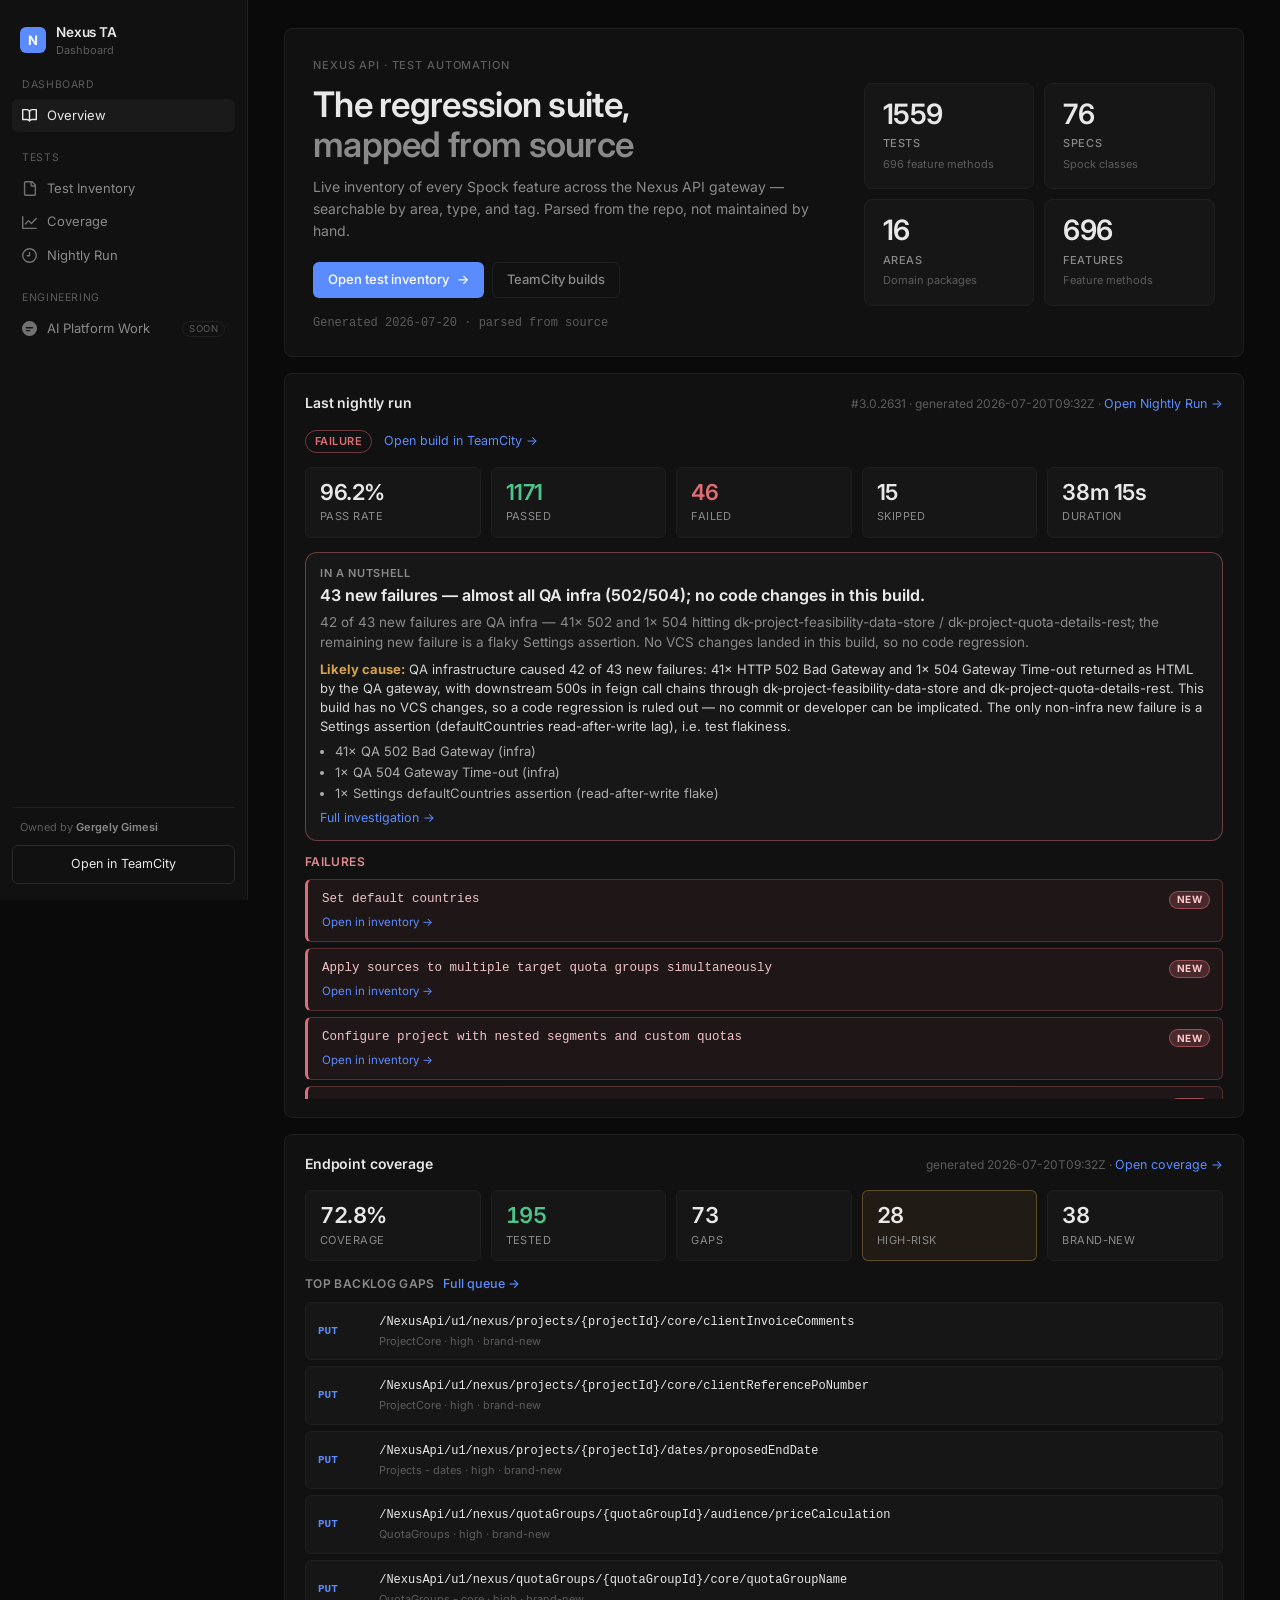
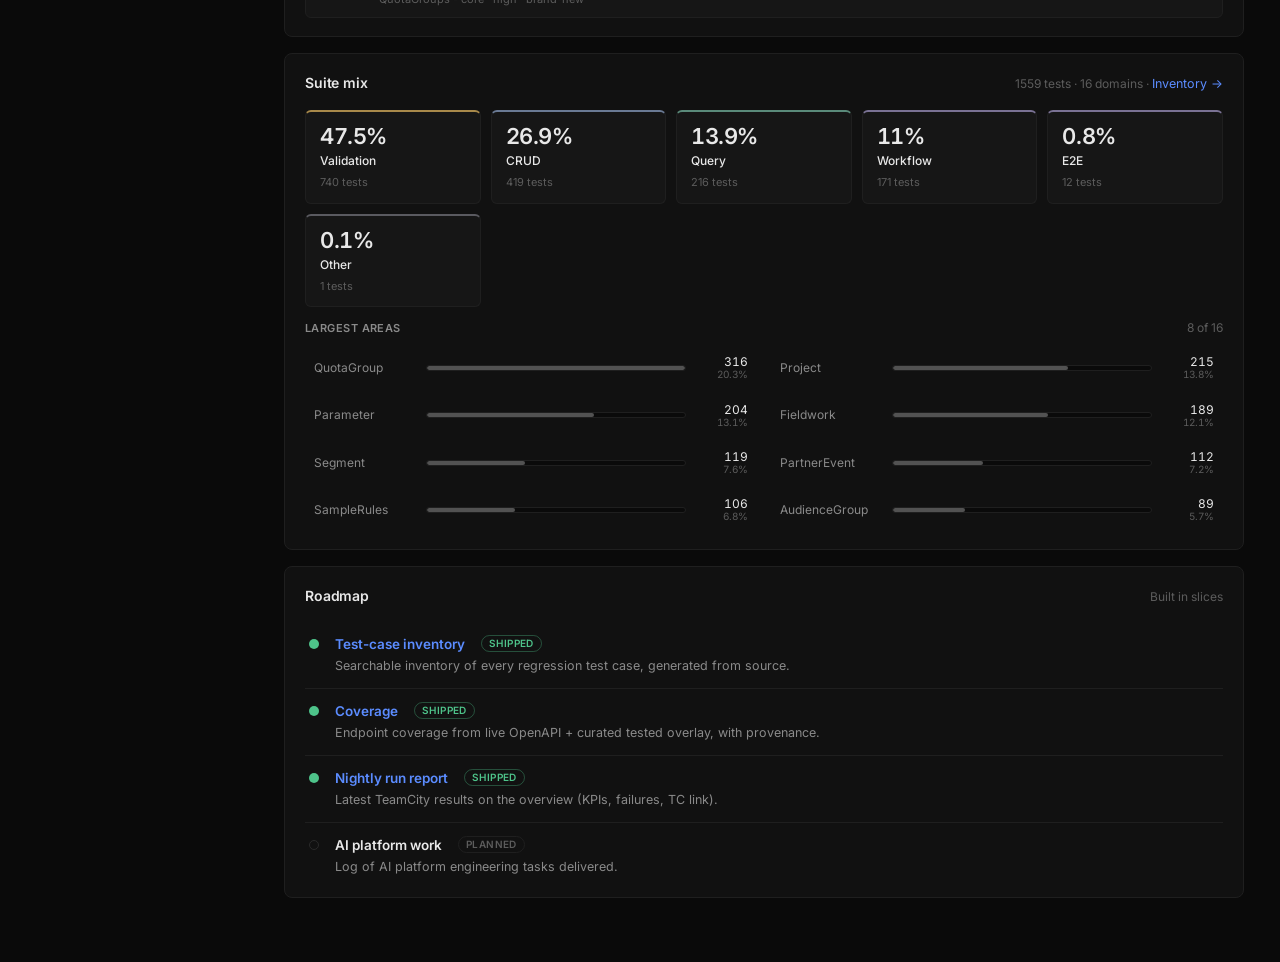
==== index.html @ de24d397 "Revert "Add AI Platform Work tab (NXS-13444)" This reverts commit 62713b83a34b2cbc0b3f1fe776cf02c299" ====
<!DOCTYPE html>
<html lang="en">
<head>
  <meta charset="UTF-8" />
  <meta name="viewport" content="width=device-width, initial-scale=1.0" />
  <title>Overview · Nexus TA Dashboard</title>
  <meta name="description" content="Test Automation dashboard for the Nexus API regression suite." />
  <link rel="preconnect" href="https://fonts.googleapis.com" />
  <link rel="preconnect" href="https://fonts.gstatic.com" crossorigin />
  <link href="https://fonts.googleapis.com/css2?family=Inter:wght@400;500;600;700&display=swap" rel="stylesheet" />
  <link rel="stylesheet" href="styles.css?v=99" />
</head>
<body>
  <div class="app">
    <aside class="sidebar">
      <div class="brand">
        <div class="logo">N</div>
        <div>
          <div class="brand-name">Nexus TA</div>
          <div class="brand-sub">Dashboard</div>
        </div>
      </div>
      <nav class="nav">
        <div class="nav-group">
          <div class="nav-group-label">Dashboard</div>
          <a class="nav-item active" href="index.html">
            <svg viewBox="0 0 16 16" fill="currentColor"><path d="M0 1.75A.75.75 0 0 1 .75 1h4.253c1.227 0 2.317.59 3 1.501A3.743 3.743 0 0 1 11.006 1h4.245a.75.75 0 0 1 .75.75v10.5a.75.75 0 0 1-.75.75h-4.507a2.25 2.25 0 0 0-1.591.659l-.622.621a.75.75 0 0 1-1.06 0l-.622-.621A2.25 2.25 0 0 0 5.258 13H.75a.75.75 0 0 1-.75-.75Zm7.251 10.324.004-5.073-.002-2.253A2.25 2.25 0 0 0 5.003 2.5H1.5v9h3.757a3.75 3.75 0 0 1 1.994.574ZM8.755 4.75l-.004 7.322a3.752 3.752 0 0 1 1.992-.572H14.5v-9h-3.495a2.25 2.25 0 0 0-2.25 2.25Z"/></svg>
            Overview
          </a>
        </div>
        <div class="nav-group">
          <div class="nav-group-label">Tests</div>
          <a class="nav-item" href="inventory.html">
            <svg viewBox="0 0 16 16" fill="currentColor"><path d="M2 1.75C2 .784 2.784 0 3.75 0h6.586c.464 0 .909.184 1.237.513l2.914 2.914c.329.328.513.773.513 1.237v9.586A1.75 1.75 0 0 1 13.25 16h-9.5A1.75 1.75 0 0 1 2 14.25Zm1.75-.25a.25.25 0 0 0-.25.25v12.5c0 .138.112.25.25.25h9.5a.25.25 0 0 0 .25-.25V6h-2.75A1.75 1.75 0 0 1 9 4.25V1.5Zm6.75.062V4.25c0 .138.112.25.25.25h2.688l-.011-.013-2.914-2.914-.013-.011Z"/></svg>
            Test Inventory
          </a>
          <a class="nav-item" href="coverage.html">
            <svg viewBox="0 0 16 16" fill="currentColor"><path d="M1.5 1.75V13.5h13.75a.75.75 0 0 1 0 1.5H.75a.75.75 0 0 1-.75-.75V1.75a.75.75 0 0 1 1.5 0Zm14.28 2.53-5.25 5.25a.75.75 0 0 1-1.06 0L7 7.06 4.28 9.78a.751.751 0 0 1-1.042-.018.751.751 0 0 1-.018-1.042l3.25-3.25a.75.75 0 0 1 1.06 0L10 7.94l4.72-4.72a.751.751 0 0 1 1.042.018.751.751 0 0 1 .018 1.042Z"/></svg>
            Coverage
          </a>
          <a class="nav-item" href="nightly.html">
            <svg viewBox="0 0 16 16" fill="currentColor"><path d="M8 0a8 8 0 1 1 0 16A8 8 0 0 1 8 0ZM1.5 8a6.5 6.5 0 1 0 13 0 6.5 6.5 0 0 0-13 0Zm7.25-3.25v3.5a.75.75 0 0 1-.75.75h-2.5a.75.75 0 0 1 0-1.5h1.75V4.75a.75.75 0 0 1 1.5 0Z"/></svg>
            Nightly Run
          </a>
        </div>
        <div class="nav-group">
          <div class="nav-group-label">Engineering</div>
          <a class="nav-item" href="#">
            <svg viewBox="0 0 16 16" fill="currentColor"><path d="M8 0a8 8 0 1 1 0 16A8 8 0 0 1 8 0ZM4.75 6.5a.75.75 0 0 0 0 1.5h6.5a.75.75 0 0 0 0-1.5Zm0 3a.75.75 0 0 0 0 1.5h3.5a.75.75 0 0 0 0-1.5Z"/></svg>
            AI Platform Work <span class="soon">soon</span>
          </a>
        </div>
      </nav>
      <div class="sidebar-bottom">
        <div class="sidebar-owner">Owned by <strong>Gergely Gimesi</strong></div>
        <a class="invite" href="https://teamcity.dynata.com/buildConfiguration/Dk_Microservices_UnifiedApi_NexusApiRegressionGeriTestsJ16_CompileUnitTestAndGeneratePactsAndSt?mode=builds" target="_blank" rel="noopener">
          Open in TeamCity
        </a>
      </div>
    </aside>

    <div class="nav-backdrop" id="nav-backdrop"></div>

    <main class="main page-overview">
      <div class="ov-shell">
        <button class="hamburger ov-hamburger" id="nav-toggle" aria-label="Open menu">
          <svg viewBox="0 0 16 16" fill="currentColor" aria-hidden="true"><path d="M1 3.75A.75.75 0 0 1 1.75 3h12.5a.75.75 0 0 1 0 1.5H1.75A.75.75 0 0 1 1 3.75Zm0 4A.75.75 0 0 1 1.75 7h12.5a.75.75 0 0 1 0 1.5H1.75A.75.75 0 0 1 1 7.75Zm0 4A.75.75 0 0 1 1.75 11h12.5a.75.75 0 0 1 0 1.5H1.75a.75.75 0 0 1-.75-.75Z"/></svg>
        </button>

        <section class="ov-hero">
          <div class="ov-hero-copy">
            <p class="ov-kicker">Nexus API · Test Automation</p>
            <h1 class="ov-title">The regression suite,<br /><span class="ov-title-accent">mapped from source</span></h1>
            <p class="ov-lead">
              Live inventory of every Spock feature across the Nexus API gateway —
              searchable by area, type, and tag. Parsed from the repo, not maintained by hand.
            </p>
            <div class="ov-actions">
              <a class="ov-btn ov-btn-primary" href="inventory.html">
                Open test inventory
                <span aria-hidden="true">→</span>
              </a>
              <a class="ov-btn ov-btn-ghost" href="https://teamcity.dynata.com/buildConfiguration/Dk_Microservices_UnifiedApi_NexusApiRegressionGeriTestsJ16_CompileUnitTestAndGeneratePactsAndSt?mode=builds" target="_blank" rel="noopener">
                TeamCity builds
              </a>
            </div>
            <p class="ov-stamp" id="gen-stamp">Loading inventory…</p>
          </div>
          <div class="ov-hero-stats" id="hero-stats" aria-label="Suite totals">
            <div class="ov-stat">
              <div class="ov-stat-num" data-count="0" id="kpi-cases">—</div>
              <div class="ov-stat-label">Tests</div>
              <div class="ov-stat-sub" id="kpi-methods"></div>
            </div>
            <div class="ov-stat">
              <div class="ov-stat-num" data-count="0" id="kpi-specs">—</div>
              <div class="ov-stat-label">Specs</div>
              <div class="ov-stat-sub">Spock classes</div>
            </div>
            <div class="ov-stat">
              <div class="ov-stat-num" data-count="0" id="kpi-areas">—</div>
              <div class="ov-stat-label">Areas</div>
              <div class="ov-stat-sub">Domain packages</div>
            </div>
            <div class="ov-stat ov-stat-accent">
              <div class="ov-stat-num" data-count="0" id="kpi-features">—</div>
              <div class="ov-stat-label">Features</div>
              <div class="ov-stat-sub">Feature methods</div>
            </div>
          </div>
        </section>

        <section class="ov-panel ov-nightly" id="nightly" aria-label="Last nightly run">
          <header class="ov-panel-head">
            <h2>Last nightly run</h2>
            <span class="ov-panel-meta" id="nightly-meta">Loading…</span>
          </header>
          <div id="nightly-body">
            <div class="ov-empty">Loading…</div>
          </div>
        </section>

        <section class="ov-panel ov-coverage" id="coverage" aria-label="Endpoint coverage">
          <header class="ov-panel-head">
            <h2>Endpoint coverage</h2>
            <span class="ov-panel-meta" id="coverage-meta">Loading…</span>
          </header>
          <div id="coverage-body">
            <div class="ov-empty">Loading…</div>
          </div>
        </section>

        <section class="ov-panel ov-suite ov-suite-compact" aria-label="Suite composition">
          <header class="ov-panel-head">
            <h2>Suite mix</h2>
            <span class="ov-panel-meta" id="suite-meta">Loading…</span>
          </header>
          <div class="ov-suite-types" id="type-mix">
            <div class="ov-empty">Loading…</div>
          </div>
          <div class="ov-suite-section">
            <div class="ov-suite-section-head">
              <h3>Largest areas</h3>
              <span class="ov-panel-meta" id="area-meta"></span>
            </div>
            <div class="ov-suite-areas" id="area-bars">
              <div class="ov-empty">Loading…</div>
            </div>
          </div>
        </section>

        <section class="ov-panel ov-roadmap">
          <header class="ov-panel-head">
            <h2>Roadmap</h2>
            <span class="ov-panel-meta">Built in slices</span>
          </header>
          <ol class="ov-road">
            <li class="ov-road-item done">
              <span class="ov-road-mark" aria-hidden="true"></span>
              <div>
                <div class="ov-road-title"><a href="inventory.html">Test-case inventory</a> <span class="chip">shipped</span></div>
                <p>Searchable inventory of every regression test case, generated from source.</p>
              </div>
            </li>
            <li class="ov-road-item done">
              <span class="ov-road-mark" aria-hidden="true"></span>
              <div>
                <div class="ov-road-title"><a href="coverage.html">Coverage</a> <span class="chip">shipped</span></div>
                <p>Endpoint coverage from live OpenAPI + curated tested overlay, with provenance.</p>
              </div>
            </li>
            <li class="ov-road-item done">
              <span class="ov-road-mark" aria-hidden="true"></span>
              <div>
                <div class="ov-road-title"><a href="#nightly">Nightly run report</a> <span class="chip">shipped</span></div>
                <p>Latest TeamCity results on the overview (KPIs, failures, TC link).</p>
              </div>
            </li>
            <li class="ov-road-item">
              <span class="ov-road-mark" aria-hidden="true"></span>
              <div>
                <div class="ov-road-title">AI platform work <span class="chip chip-soon">planned</span></div>
                <p>Log of AI platform engineering tasks delivered.</p>
              </div>
            </li>
          </ol>
        </section>
      </div>
    </main>
  </div>

  <script src="sidebar.js?v=86"></script>
  <script src="overview.js?v=99"></script>
</body>
</html>
---- styles.css ----
:root {
  --bg: #0a0a0a;
  --panel: #111111;
  --panel-2: #161616;
  --panel-hover: #1a1a1a;
  --sidebar-bg: var(--panel);
  --border: #1f1f1f;
  --border-strong: #2a2a2a;
  --fg: #e8e8e8;
  --fg-muted: #8a8a8a;
  --fg-subtle: #5c5c5c;
  --accent: #5b8cff;
  --accent-soft: rgba(91, 140, 255, 0.12);
  --green: #4ec38a;
  --yellow: #d6a34a;
  --red: #e06c75;
  --purple: #a883ff;
  --radius: 8px;
  --radius-sm: 6px;
  --sidebar-w: 248px;
  --font: "Inter", -apple-system, BlinkMacSystemFont, "Segoe UI", Roboto, Helvetica, Arial, sans-serif;
  --mono: ui-monospace, SFMono-Regular, "SF Mono", Menlo, Consolas, monospace;
}

* { box-sizing: border-box; }

html, body { height: 100%; }

body {
  margin: 0;
  font-family: var(--font);
  background: var(--bg);
  color: var(--fg);
  font-size: 14px;
  line-height: 1.5;
  -webkit-font-smoothing: antialiased;
}

a { color: inherit; text-decoration: none; }

/* Layout */
.app { display: flex; min-height: 100vh; }

/* Sidebar */
.sidebar {
  width: var(--sidebar-w);
  flex: 0 0 var(--sidebar-w);
  border-right: 1px solid var(--border);
  background: var(--sidebar-bg);
  position: sticky;
  top: 0;
  height: 100vh;
  display: flex;
  flex-direction: column;
  padding: 16px 12px;
}
/* Mobile nav */
.hamburger {
  display: none;
  align-items: center; justify-content: center;
  width: 34px; height: 34px;
  border: 1px solid var(--border);
  background: var(--panel);
  color: var(--fg);
  border-radius: var(--radius-sm);
  cursor: pointer;
  flex: 0 0 auto;
}
.hamburger:hover { background: var(--panel-2); }
.hamburger svg { width: 17px; height: 17px; }
.nav-backdrop { display: none; }
.brand {
  display: flex;
  align-items: center;
  gap: 10px;
  padding: 6px 8px 14px;
}
.brand .logo {
  width: 26px; height: 26px;
  border-radius: var(--radius-sm);
  background: var(--accent);
  display: grid; place-items: center;
  color: #fff; font-weight: 700; font-size: 13px;
  flex: 0 0 auto;
}
.brand .brand-name { font-weight: 600; font-size: 13.5px; letter-spacing: -0.01em; }
.brand .brand-sub { color: var(--fg-subtle); font-size: 11px; }

.nav {
  flex: 1;
  min-height: 0;
  overflow-y: auto;
  /* Avoid a flash of scrollbar on first paint / font reflow */
  scrollbar-width: thin;
  scrollbar-color: transparent transparent;
}
.nav:hover,
.nav:focus-within {
  scrollbar-color: #3a3a40 transparent;
}
.nav::-webkit-scrollbar {
  width: 0;
  height: 0;
}
.nav:hover::-webkit-scrollbar,
.nav:focus-within::-webkit-scrollbar {
  width: 8px;
}
.nav::-webkit-scrollbar-thumb {
  background: #3a3a40;
  border-radius: 999px;
}
.nav-group { margin-bottom: 14px; }
.nav-group-label {
  color: var(--fg-subtle);
  font-size: 10.5px;
  text-transform: uppercase;
  letter-spacing: 0.06em;
  padding: 4px 10px;
  margin-bottom: 2px;
}
.nav-item {
  display: flex;
  align-items: center;
  gap: 10px;
  padding: 7px 10px;
  border-radius: var(--radius-sm);
  color: var(--fg-muted);
  font-size: 13px;
  transition: background .12s ease, color .12s ease;
}
.nav-item svg { width: 15px; height: 15px; opacity: .8; flex: 0 0 auto; }
.nav-item:hover { background: var(--panel-2); color: var(--fg); }
.nav-item.active { background: var(--panel-hover); color: var(--fg); }
.nav-item.active svg { opacity: 1; }
.nav-item .soon {
  margin-left: auto;
  font-size: 9.5px;
  color: var(--fg-subtle);
  border: 1px solid var(--border);
  border-radius: 999px;
  padding: 0 6px;
  text-transform: uppercase;
  letter-spacing: .04em;
}

.sidebar-bottom { border-top: 1px solid var(--border); padding-top: 12px; margin-top: auto; }
.sidebar-owner {
  margin: 0 0 10px;
  padding: 0 8px;
  font-size: 11px;
  color: var(--fg-subtle);
  line-height: 1.35;
}
.sidebar-owner strong {
  color: var(--fg-muted);
  font-weight: 600;
}
.invite {
  display: flex; align-items: center; justify-content: center; gap: 8px;
  width: 100%;
  border: 1px solid var(--border-strong);
  background: transparent;
  color: var(--fg);
  border-radius: var(--radius-sm);
  padding: 9px 10px;
  font-size: 12.5px;
  font-family: inherit;
  text-decoration: none;
  cursor: pointer;
}
.invite:hover { background: var(--panel-2); color: var(--fg); }

/* Main */
.main {
  flex: 1;
  min-width: 0;
  display: flex;
  flex-direction: column;
  background: var(--bg);
}
.topbar {
  display: flex;
  align-items: center;
  justify-content: space-between;
  gap: 16px;
  padding: 24px 32px 8px;
}
.topbar-left { display: flex; align-items: center; gap: 12px; min-width: 0; }
.page-title { font-size: 20px; font-weight: 600; margin: 0; letter-spacing: -0.01em; }
.page-sub { color: var(--fg-muted); font-size: 13px; margin: 4px 0 0; }
.content { padding: 16px 32px 48px; }
.content-wide { max-width: none; }

/* Pills */
.pill {
  display: inline-flex; align-items: center; gap: 6px;
  font-size: 12px;
  border: 1px solid var(--border);
  border-radius: 999px;
  padding: 4px 10px;
  color: var(--fg-muted);
  background: var(--panel);
}

/* Cards */
.card {
  background: var(--panel);
  border: 1px solid var(--border);
  border-radius: var(--radius);
  padding: 20px;
}
.card + .card { margin-top: 16px; }
.card-title { font-size: 14px; font-weight: 600; margin: 0 0 4px; }
.card-sub { color: var(--fg-muted); font-size: 12.5px; margin: 0 0 16px; }
.grid { display: grid; gap: 16px; }
.grid-2 { grid-template-columns: 1fr 1fr; }

/* KPI cards — equal columns, equal height */
.kpi-strip {
  display: grid;
  grid-template-columns: repeat(3, minmax(0, 1fr));
  gap: 12px;
  margin-bottom: 16px;
}
.kpi-strip-4 { grid-template-columns: repeat(4, minmax(0, 1fr)); }
.kpi-strip-6 { grid-template-columns: repeat(6, minmax(0, 1fr)); }
.kpi-good .kpi-num { color: var(--green); }
.kpi-mid .kpi-num { color: var(--yellow); }
.kpi-low .kpi-num { color: #e07a7a; }
.kpi-num.kpi-ok { color: var(--green); }
.kpi-num.kpi-bad { color: var(--red); }
.kpi {
  background: var(--panel);
  border: 1px solid var(--border);
  border-radius: var(--radius);
  padding: 16px 18px;
  min-width: 0;
  display: flex;
  flex-direction: column;
}
.kpi .kpi-num {
  font-size: 28px;
  font-weight: 600;
  line-height: 1.05;
  letter-spacing: -0.02em;
  color: var(--fg);
}
.kpi .kpi-label {
  color: var(--fg-muted);
  font-size: 11px;
  text-transform: uppercase;
  letter-spacing: 0.05em;
  margin-top: 6px;
}
.kpi .kpi-sub {
  color: var(--fg-subtle);
  font-size: 11px;
  margin-top: 4px;
  min-height: 1.2em;
  white-space: nowrap;
  overflow: hidden;
  text-overflow: ellipsis;
}

/* Inventory toolbar: search, filters, actions — ordered grid */
.inventory-toolbar {
  margin-bottom: 14px;
}
.controls {
  display: grid;
  grid-template-columns: minmax(0, 1fr) auto;
  grid-template-areas:
    "search search"
    "filters filters"
    "actions actions";
  gap: 8px;
  align-items: center;
}
.control-filters {
  grid-area: filters;
  display: grid;
  grid-template-columns: repeat(3, minmax(0, 1fr));
  gap: 8px;
  min-width: 0;
  width: 100%;
  overflow: visible;
}
.control-actions {
  grid-area: actions;
  display: flex;
  align-items: center;
  flex-wrap: wrap;
  gap: 6px;
  min-width: 0;
  width: 100%;
}
.control-actions .toolbtn {
  flex: 0 0 auto;
  position: relative;
  z-index: 1;
  background-image: none;
}
.controls input[type="search"],
.controls select {
  background: var(--panel);
  color: var(--fg);
  border: 1px solid var(--border);
  border-radius: var(--radius-sm);
  padding: 8px 11px;
  font-size: 13px;
  font-family: inherit;
  outline: none;
  height: 36px;
  box-sizing: border-box;
}
.controls input[type="search"] {
  width: 100%;
  min-width: 0;
  grid-area: search;
}
.controls input[type="search"]:focus,
.controls select:focus { border-color: var(--border-strong); }
.controls input[type="search"]::placeholder { color: var(--fg-subtle); }
.controls select {
  cursor: pointer;
  appearance: none;
  background-image: url("data:image/svg+xml,%3Csvg xmlns='http://www.w3.org/2000/svg' width='10' height='10' viewBox='0 0 16 16' fill='%238a8a90'%3E%3Cpath d='M4.22 6.22a.75.75 0 0 1 1.06 0L8 8.94l2.72-2.72a.75.75 0 1 1 1.06 1.06l-3.25 3.25a.75.75 0 0 1-1.06 0L4.22 7.28a.75.75 0 0 1 0-1.06Z'/%3E%3C/svg%3E");
  background-repeat: no-repeat;
  background-position: right 9px center;
  padding-right: 28px;
  width: 100%;
  min-width: 0;
  max-width: none;
}
.multi-select {
  position: relative;
  min-width: 0;
  width: 100%;
  z-index: 20;
}
.multi-select.open { z-index: 40; }
.multi-select-trigger {
  display: flex;
  align-items: center;
  width: 100%;
  height: 36px;
  padding: 8px 28px 8px 11px;
  box-sizing: border-box;
  background: var(--panel);
  color: var(--fg);
  border: 1px solid var(--border);
  border-radius: var(--radius-sm);
  font-size: 13px;
  font-family: inherit;
  text-align: left;
  cursor: pointer;
  background-image: url("data:image/svg+xml,%3Csvg xmlns='http://www.w3.org/2000/svg' width='10' height='10' viewBox='0 0 16 16' fill='%238a8a90'%3E%3Cpath d='M4.22 6.22a.75.75 0 0 1 1.06 0L8 8.94l2.72-2.72a.75.75 0 1 1 1.06 1.06l-3.25 3.25a.75.75 0 0 1-1.06 0L4.22 7.28a.75.75 0 0 1 0-1.06Z'/%3E%3C/svg%3E");
  background-repeat: no-repeat;
  background-position: right 9px center;
}
.multi-select-trigger:hover,
.multi-select.open .multi-select-trigger { border-color: var(--border-strong); }
.multi-select-trigger.has-selection { color: var(--fg); border-color: var(--border-strong); }
.multi-select-label {
  min-width: 0;
  overflow: hidden;
  text-overflow: ellipsis;
  white-space: nowrap;
  color: var(--fg);
}
.multi-select-panel {
  position: absolute;
  left: 0;
  right: 0;
  top: calc(100% + 4px);
  min-width: 240px;
  max-height: 320px;
  display: flex;
  flex-direction: column;
  background: var(--panel);
  border: 1px solid var(--border-strong);
  border-radius: var(--radius-sm);
  box-shadow: 0 10px 28px rgba(0, 0, 0, 0.45);
  overflow: hidden;
}
.multi-select-panel[hidden] { display: none; }
.multi-select-mode {
  display: grid;
  grid-template-columns: 1fr 1fr;
  gap: 4px;
  padding: 8px;
  border-bottom: 1px solid var(--border);
}
.multi-select-mode-btn {
  height: 28px;
  border: 1px solid var(--border);
  border-radius: 6px;
  background: var(--panel-2);
  color: var(--fg-muted);
  font-size: 11.5px;
  font-family: inherit;
  cursor: pointer;
}
.multi-select-mode-btn:hover { color: var(--fg); border-color: var(--border-strong); }
.multi-select-mode-btn.active {
  color: var(--fg);
  border-color: var(--border-strong);
  background: var(--panel-hover);
}
.multi-select-options {
  overflow: auto;
  padding: 6px;
  display: flex;
  flex-direction: column;
  gap: 2px;
  scrollbar-width: thin;
  scrollbar-color: #3a3a40 transparent;
}
.multi-select-options::-webkit-scrollbar {
  width: 8px;
}
.multi-select-options::-webkit-scrollbar-track {
  background: transparent;
}
.multi-select-options::-webkit-scrollbar-thumb {
  background: #3a3a40;
  border-radius: 999px;
  border: 2px solid transparent;
  background-clip: padding-box;
}
.multi-select-options::-webkit-scrollbar-thumb:hover {
  background: #4a4a52;
  background-clip: padding-box;
  border: 2px solid transparent;
}
.multi-select-option {
  display: flex;
  align-items: center;
  gap: 8px;
  padding: 6px 8px;
  border-radius: 6px;
  font-size: 12px;
  font-family: var(--mono);
  color: var(--fg-muted);
  cursor: pointer;
}
.multi-select-option:hover { background: var(--panel-2); color: var(--fg); }
.multi-select-option input {
  flex: 0 0 auto;
  accent-color: var(--accent);
}
.multi-select-option span {
  min-width: 0;
  overflow: hidden;
  text-overflow: ellipsis;
  white-space: nowrap;
}
.multi-select-clear {
  border: 0;
  border-top: 1px solid var(--border);
  background: transparent;
  color: var(--fg-muted);
  font-size: 12px;
  font-family: inherit;
  padding: 8px 10px;
  cursor: pointer;
  text-align: left;
}
.multi-select-clear:hover { color: var(--fg); background: var(--panel-2); }
.controls .result-count {
  margin-left: auto;
  color: var(--fg-subtle);
  font-size: 12px;
  white-space: nowrap;
}
.toolbtn {
  background: var(--panel);
  border: 1px solid var(--border);
  color: var(--fg-muted);
  border-radius: var(--radius-sm);
  padding: 0 10px;
  height: 36px;
  font-size: 12px;
  font-family: inherit;
  cursor: pointer;
  white-space: nowrap;
}
.toolbtn:hover {
  background: var(--panel-2);
  color: var(--fg);
  border-color: var(--border-strong);
}
.toolbtn.is-copied {
  color: #9be0b8;
  border-color: rgba(78, 195, 138, 0.65);
  background: rgba(78, 195, 138, 0.14);
}
.toolbtn.is-copied:hover {
  color: #9be0b8;
  border-color: rgba(78, 195, 138, 0.75);
  background: rgba(78, 195, 138, 0.18);
}
.toolbtn.is-copy-failed {
  color: #f0a0a6;
  border-color: rgba(224, 108, 117, 0.65);
  background: rgba(224, 108, 117, 0.14);
}
.toolbtn.is-copy-failed:hover {
  color: #f0a0a6;
  border-color: rgba(224, 108, 117, 0.75);
  background: rgba(224, 108, 117, 0.18);
}

/* Accordion (Area -> Spec -> case) — flat list chrome, not nested cards */
.groups {
  border: 1px solid var(--border);
  border-radius: var(--radius);
  overflow: visible;
  background: var(--panel);
}
.area-group + .area-group { border-top: 1px solid var(--border); }

.group-header {
  display: flex;
  align-items: center;
  gap: 10px;
  width: 100%;
  text-align: left;
  background: transparent;
  border: 0;
  color: var(--fg);
  font-family: inherit;
  cursor: pointer;
}
.group-header:hover { background: var(--panel-2); }
.chevron {
  flex: 0 0 auto;
  width: 12px;
  color: var(--fg-subtle);
  transition: transform .15s ease;
  font-size: 10px;
  line-height: 1;
}
.area-group.open > .area-header .chevron,
.spec-group.open > .spec-header .chevron { transform: rotate(90deg); }
.group-name {
  min-width: 0; flex: 1 1 auto;
  white-space: nowrap; overflow: hidden; text-overflow: ellipsis;
}
.group-meta {
  flex: 0 0 auto;
  margin-left: auto;
  color: var(--fg-subtle);
  font-size: 12px;
  font-weight: 400;
  white-space: nowrap;
  line-height: 1.2;
}
.meta-primary { color: var(--fg-muted); font-weight: 400; }

.area-header {
  padding: 9px 14px;
  font-weight: 600;
  font-size: 13px;
  background: #1a1a1a;
  min-height: 36px;
}
.area-header:hover { background: #1f1f1f; }
.area-group.open > .area-header {
  background: #1f1f1f;
  border-bottom: 1px solid var(--border);
}
.area-body {
  display: none;
  position: relative;
  background: #121212;
  padding: 0 0 2px 0;
  margin: 0 0 0 18px;
  border-left: 1px solid #2e2e2e;
}
.area-group.open > .area-body { display: block; }

.spec-group {
  border: 0;
  border-radius: 0;
  background: transparent;
  overflow: visible;
  position: relative;
}
.spec-group + .spec-group { border-top: 1px solid var(--border); }
.spec-header {
  padding: 7px 14px 7px 14px;
  min-height: 32px;
  background: #121212;
}
.spec-header:hover { background: #161616; }
.spec-group.open > .spec-header {
  background: #161616;
}
.spec-header .group-name { font-family: var(--mono); font-size: 12px; color: var(--fg-muted); }
.spec-group.open > .spec-header .group-name { color: var(--fg); }
.spec-body {
  display: none;
  position: relative;
  background: #101010; /* parent of cases — lightest in this branch */
  /* pad | chevron | name | tags | type | pad */
  grid-template-columns: 10px 14px minmax(0, 1fr) max-content max-content 10px;
  column-gap: 8px;
  row-gap: 0;
  padding: 0 0 4px;
  margin: 0 0 0 16px;
  border-top: 1px solid var(--border);
  border-left: 1px solid #252525;
}
.spec-group.open > .spec-body { display: grid; }

/* Case rows share one column track via subgrid */
.case-row {
  display: grid;
  grid-template-columns: 10px 14px minmax(0, 1fr) max-content max-content 10px;
  align-items: center;
  column-gap: 8px;
  height: 32px;
  padding: 0;
  font-size: 12.5px;
  position: relative;
  background: #0a0a0a; /* darker than spec-body */
}
.case-row:hover { background: #0d0d0d; }
.case-row.tag-popover-active,
.case-group.tag-popover-active { z-index: 40; }
.case-chevron {
  grid-column: 2;
  flex: 0 0 auto;
  width: 12px;
  color: var(--fg-subtle);
  transition: transform .15s ease;
  font-size: 10px;
}
.case-chevron-placeholder {
  grid-column: 2;
  visibility: hidden;
  pointer-events: none;
}
.case-title {
  grid-column: 3;
  min-width: 0;
  display: flex;
  align-items: center;
  gap: 8px;
}
.run-dot {
  width: 6px;
  height: 6px;
  border-radius: 50%;
  flex: 0 0 6px;
  opacity: 0.85;
}
.run-dot-slot {
  visibility: hidden;
  opacity: 0;
}
.run-dot-passed { background: var(--green); }
.run-dot-failed {
  width: 8px;
  height: 8px;
  flex-basis: 8px;
  background: var(--red);
  opacity: 1;
  box-shadow: 0 0 0 2px rgba(224, 108, 117, 0.28);
}
.run-dot-muted { background: var(--yellow); opacity: 0.7; }
.run-dot-ignored { background: var(--fg-subtle); opacity: 0.75; }
.run-dot-unknown {
  background: transparent;
  box-shadow: inset 0 0 0 1px var(--fg-subtle);
  opacity: 0.45;
}
.case-row.is-run-failed,
.case-group.is-run-failed > .case-header {
  background: rgba(224, 108, 117, 0.08);
  box-shadow: inset 3px 0 0 var(--red);
}
.case-row.is-run-failed:hover,
.case-group.is-run-failed > .case-header:hover {
  background: rgba(224, 108, 117, 0.14);
}
.case-row.is-run-failed .case-name,
.case-group.is-run-failed .case-name {
  color: #f0b0b5;
  font-weight: 500;
}
.case-row.is-run-muted,
.case-group.is-run-muted > .case-header {
  box-shadow: inset 3px 0 0 rgba(214, 163, 74, 0.55);
}
.run-status-bar,
.run-legend {
  display: flex;
  align-items: center;
  flex-wrap: wrap;
  gap: 6px 8px;
  margin-top: 8px;
  padding: 8px 10px;
  border: 1px solid var(--border);
  border-radius: var(--radius-sm);
  background: var(--panel);
  font-size: 11px;
  color: var(--fg-subtle);
}
.run-status-bar[hidden],
.run-legend[hidden] { display: none; }
.run-legend-label {
  color: var(--fg-muted);
  margin-right: 4px;
  white-space: nowrap;
}
.run-legend-item,
.run-legend-btn {
  display: inline-flex;
  align-items: center;
  gap: 5px;
  height: 28px;
  padding: 0 9px;
  border-radius: 999px;
  border: 1px solid var(--border);
  background: var(--panel-2);
  color: var(--fg-muted);
  font-size: 11px;
  font-family: inherit;
  font-weight: 500;
  cursor: pointer;
  white-space: nowrap;
  transition: background .12s ease, border-color .12s ease, color .12s ease, box-shadow .12s ease;
}
.run-legend-btn:hover {
  color: var(--fg);
  border-color: var(--border-strong);
  background: var(--panel-hover);
}
.run-legend-btn.active {
  font-weight: 600;
  color: var(--fg);
  box-shadow: 0 0 0 1px rgba(255, 255, 255, 0.08);
}
.run-legend-btn.active[data-run-status="passed"] {
  color: #9be0b8;
  background: rgba(78, 195, 138, 0.2);
  border-color: rgba(78, 195, 138, 0.75);
}
.run-legend-btn.active[data-run-status="failed"] {
  color: #f0a0a6;
  background: rgba(224, 108, 117, 0.2);
  border-color: rgba(224, 108, 117, 0.75);
}
.run-legend-btn.active[data-run-status="muted"] {
  color: #e6c47a;
  background: rgba(214, 163, 74, 0.2);
  border-color: rgba(214, 163, 74, 0.75);
}
.run-legend-btn.active[data-run-status="ignored"] {
  color: var(--fg);
  background: rgba(138, 138, 144, 0.22);
  border-color: rgba(160, 160, 168, 0.65);
}
.run-legend-btn.active[data-run-status="unknown"] {
  color: var(--fg);
  background: rgba(232, 232, 232, 0.1);
  border-color: rgba(200, 200, 208, 0.45);
}
.case-name {
  min-width: 0;
  color: var(--fg);
  white-space: nowrap;
  overflow: hidden;
  text-overflow: ellipsis;
}
.case-end {
  display: contents;
}
.case-tags {
  grid-column: 4;
  position: relative;
  display: flex;
  align-items: center;
  justify-content: flex-start;
  justify-self: start;
  gap: 5px;
  min-width: 0;
  max-width: 100%;
}
.case-type {
  grid-column: 5;
  display: flex;
  align-items: center;
  justify-content: flex-end;
  justify-self: end;
}
.case-type .type-badge {
  max-width: none;
  white-space: nowrap;
}
.case-ignored {
  display: inline-flex;
  align-items: center;
  height: 18px;
  font-size: 10px;
  text-transform: uppercase;
  letter-spacing: 0.04em;
  color: var(--yellow);
  border: 1px solid rgba(214, 163, 74, 0.4);
  border-radius: 999px;
  padding: 0 7px;
  white-space: nowrap;
  flex: 0 0 auto;
}
.case-row.is-ignored .case-name,
.case-group.is-ignored .case-name {
  color: var(--fg-muted);
  text-decoration: line-through;
  text-decoration-color: rgba(214, 163, 74, 0.45);
}
.case-row.is-ignored,
.case-group.is-ignored > .case-header {
  opacity: 0.85;
}
.case-tags > .tag-label {
  flex: 0 1 auto;
  min-width: 0;
  max-width: 16rem;
  overflow: hidden;
}
.case-tags > .tag-label .tag-text {
  overflow: hidden;
  text-overflow: ellipsis;
  white-space: nowrap;
}
.case-tags > .tag-more {
  flex: 0 0 auto;
}
.tag-more {
  display: inline-flex;
  align-items: center;
  height: 18px;
  padding: 0 7px;
  border-radius: 999px;
  border: 1px solid var(--border-strong);
  color: var(--fg-muted);
  font-size: 10.5px;
  font-family: var(--mono);
  background: var(--panel-2);
  cursor: pointer;
}
.tag-more:hover { color: var(--fg); border-color: var(--accent); }
.tag-more[aria-expanded="true"] {
  color: var(--accent);
  border-color: rgba(91, 140, 255, 0.45);
  background: var(--accent-soft);
}
.tag-popover {
  display: none;
  position: absolute;
  left: 0;
  top: calc(100% + 6px);
  z-index: 50;
  min-width: 180px;
  max-width: min(360px, 70vw);
  padding: 8px;
  border-radius: var(--radius-sm);
  border: 1px solid var(--border-strong);
  background: var(--panel);
  box-shadow: 0 8px 24px rgba(0, 0, 0, 0.45);
  flex-wrap: wrap;
  gap: 5px;
  justify-content: flex-start;
}
.case-tags.popover-open .tag-popover { display: flex; }
.tag-popover .tag-label {
  flex: 0 0 auto;
  max-width: none;
  overflow: visible;
}
.cell-mono { font-family: var(--mono); font-size: 12px; color: var(--fg-muted); }

.tag-label {
  display: inline-flex;
  align-items: center;
  gap: 4px;
  font-size: 10.5px;
  font-family: var(--mono);
  border: 1px solid var(--border);
  border-radius: 999px;
  padding: 1px 7px;
  margin: 0;
  color: var(--fg-muted);
  white-space: nowrap;
  max-width: 100%;
  cursor: pointer;
  transition: color .12s ease, border-color .12s ease, background-color .12s ease;
}
.tag-label:hover, .tag-label:focus-visible {
  color: var(--fg);
  border-color: var(--accent);
  background: var(--accent-soft);
}
.tag-label:focus-visible { outline: 1px solid var(--accent); outline-offset: 1px; }
.tag-label .tag-text {
  min-width: 0;
  overflow: hidden;
  text-overflow: ellipsis;
  white-space: nowrap;
}
.tag-label .tag-copy-icon {
  flex: 0 0 auto;
  opacity: 0;
  transition: opacity .12s ease;
}
.tag-label:hover .tag-copy-icon,
.tag-label:focus-visible .tag-copy-icon { opacity: .8; }
.tag-label .tag-copy-check {
  display: none;
  flex: 0 0 auto;
  color: var(--green);
}
.tag-label.copied {
  color: var(--green);
  border-color: rgba(78, 195, 138, .5);
  background: rgba(78, 195, 138, .12);
}
.tag-label.copied .tag-copy-icon { display: none; }
.tag-label.copied .tag-copy-check { display: inline-flex; opacity: 1; }
.type-badge {
  display: inline-block;
  font-size: 11px;
  border-radius: 999px;
  padding: 1px 9px;
  color: var(--fg-muted);
  border: 1px solid var(--border-strong);
  white-space: nowrap;
  background: transparent;
}
.type-Validation {
  color: var(--red);
  border-color: rgba(224, 108, 117, 0.45);
}
.type-CRUD {
  color: var(--accent);
  border-color: rgba(91, 140, 255, 0.4);
}
.type-Query {
  color: #6aaf9a;
  border-color: rgba(106, 175, 154, 0.45);
}
.type-E2E, .type-Workflow {
  color: var(--purple);
  border-color: rgba(168, 131, 255, 0.4);
}
.type-API\.regression {
  color: var(--green);
  border-color: rgba(78, 195, 138, 0.4);
}

/* Spec body owns the shared tracks; rows/groups subgrid into them */
.spec-body > .case-row,
.spec-body > .case-group {
  grid-column: 1 / -1;
  display: grid;
  grid-template-columns: subgrid;
  min-width: 0;
}
.spec-body > .case-row {
  margin: 0;
  border-bottom: 1px solid var(--border);
  border-radius: 0;
}
.spec-body > .case-row:last-child,
.spec-body > .case-group:last-child { border-bottom: 0; }
.case-group {
  margin: 0;
  border: 0;
  border-bottom: 1px solid var(--border);
  border-radius: 0;
  background: #0a0a0a; /* same as case rows — darker than spec-body */
  overflow: visible;
  position: relative;
}
.case-group.open {
  background: #0a0a0a;
  border-bottom-color: #2a2a2a;
  box-shadow: inset 2px 0 0 0 #3a3a3a;
}
.case-group .case-header {
  grid-column: 1 / -1;
  width: auto;
  border: 0;
  background: #0a0a0a;
  color: inherit;
  font-family: inherit;
  text-align: left;
  cursor: pointer;
  padding: 0;
  margin: 0;
  border-bottom: 0;
  display: grid;
  grid-template-columns: subgrid;
  align-items: center;
  border-radius: 0;
  height: 32px;
}
.case-group .case-header:hover { background: #0d0d0d; }
.case-group .case-steps {
  grid-column: 1 / -1;
}
.case-group.open > .case-header {
  background: #0a0a0a;
  border-bottom: 1px solid #1c1c1c;
}
.case-group.open > .case-steps {
  display: block;
  border-radius: 0;
}
.case-group .case-header:focus-visible {
  outline: 1px solid var(--accent);
  outline-offset: -1px;
}
.case-group.open > .case-header .case-chevron { transform: rotate(90deg); }
.case-steps {
  display: none;
  padding: 6px 16px 10px 42px;
  background: #050505; /* darkest — steps sit below the case title */
  border-left: 2px solid rgba(91, 140, 255, 0.16);
}
.step-list {
  list-style: none;
  margin: 0;
  padding: 0;
}
.step {
  font-size: 12.5px;
  color: var(--fg-muted);
  padding: 4px 0;
  line-height: 1.45;
}
.step-phase {
  display: inline-block;
  min-width: 42px;
  font-size: 10px;
  font-weight: 600;
  text-transform: uppercase;
  letter-spacing: 0.04em;
  color: var(--fg-subtle);
}
.step-given .step-phase { color: var(--green); }
.step-when .step-phase { color: var(--accent); }
.step-then .step-phase { color: var(--purple); }
.step-and .step-phase { color: var(--fg-subtle); }
.param-note {
  margin: 8px 0 0;
  font-size: 11px;
  color: var(--fg-subtle);
  font-style: italic;
}
.ignored-note { color: var(--yellow); font-style: normal; }

.provenance { color: var(--fg-subtle); font-size: 12px; margin: 14px 2px 0; }
.state-msg { color: var(--fg-muted); padding: 28px; text-align: center; }

/* Coverage page — queue-first */
.cov-summary {
  display: flex;
  align-items: center;
  justify-content: flex-start;
  gap: 28px;
  flex-wrap: wrap;
  margin-bottom: 20px;
  padding: 4px 2px 0;
}
.cov-pies { flex: 0 0 auto; }
.cov-summary-main {
  flex: 1 1 260px;
  max-width: 34rem;
  min-width: 0;
}
.cov-summary-lead {
  margin: 0 0 8px;
  font-size: 15px;
  line-height: 1.45;
  color: var(--fg);
  font-weight: 500;
  letter-spacing: -0.01em;
}
.cov-summary-meta {
  display: flex;
  flex-wrap: wrap;
  align-items: center;
  gap: 6px 4px;
  font-size: 12.5px;
  color: var(--fg-muted);
}
.cov-summary-meta strong {
  color: var(--fg);
  font-weight: 600;
}
.cov-summary-meta code {
  font-family: var(--mono);
  font-size: 11.5px;
  color: var(--fg);
}
.cov-dot { color: var(--fg-subtle); padding: 0 4px; }

.cov-pie {
  display: flex;
  flex-direction: column;
  align-items: center;
  gap: 10px;
}
.cov-pie-chart {
  position: relative;
  width: 180px;
  height: 180px;
}
.cov-pie-svg {
  width: 180px;
  height: 180px;
  display: block;
}
.cov-pie-hole { fill: var(--bg); }
.cov-slice {
  cursor: pointer;
  transition: opacity .12s ease, filter .12s ease;
}
.cov-pie-chart:hover .cov-slice { opacity: 0.45; }
.cov-pie-chart:hover .cov-slice.is-hot {
  opacity: 1;
  filter: brightness(1.15);
}
.cov-pie-center {
  position: absolute;
  inset: 0;
  display: flex;
  flex-direction: column;
  align-items: center;
  justify-content: center;
  pointer-events: none;
  text-align: center;
}
.cov-pie-center-num {
  font-size: 26px;
  font-weight: 600;
  letter-spacing: -0.03em;
  color: var(--fg);
  line-height: 1.05;
}
.cov-pie-center-label {
  font-size: 10px;
  text-transform: uppercase;
  letter-spacing: 0.05em;
  color: var(--fg-subtle);
  margin-top: 3px;
}
.cov-pie-keys {
  display: flex;
  flex-wrap: wrap;
  justify-content: center;
  gap: 8px 12px;
}
.cov-pie-key {
  display: inline-flex;
  align-items: center;
  gap: 5px;
  font-size: 11px;
  color: var(--fg-muted);
  font-variant-numeric: tabular-nums;
}
.cov-pie-swatch {
  width: 7px;
  height: 7px;
  border-radius: 2px;
  flex: 0 0 auto;
}
.cov-pie-tip {
  position: absolute;
  z-index: 5;
  min-width: 150px;
  max-width: 220px;
  padding: 9px 11px;
  border-radius: var(--radius-sm);
  border: 1px solid var(--border-strong);
  background: var(--panel-2);
  box-shadow: 0 8px 24px rgba(0, 0, 0, 0.45);
  pointer-events: none;
}
.cov-pie-tip-label {
  font-size: 12px;
  font-weight: 600;
  color: var(--fg);
  margin-bottom: 2px;
}
.cov-pie-tip-val {
  font-size: 13px;
  color: var(--fg);
  font-weight: 500;
}
.cov-pie-pct {
  color: var(--fg-subtle);
  font-weight: 500;
  font-size: 11px;
}
.cov-pie-tip-note {
  margin-top: 4px;
  font-size: 11px;
  color: var(--fg-muted);
  line-height: 1.35;
}
.cov-pie-empty {
  font-size: 12px;
  color: var(--fg-subtle);
  padding: 12px 0;
}

.cov-tabs {
  display: flex;
  gap: 4px;
  margin-bottom: 14px;
  border-bottom: 1px solid var(--border);
  padding-bottom: 0;
}
.cov-tab {
  appearance: none;
  background: transparent;
  border: 0;
  border-bottom: 2px solid transparent;
  margin-bottom: -1px;
  padding: 8px 12px;
  font: inherit;
  font-size: 13px;
  color: var(--fg-muted);
  cursor: pointer;
  border-radius: var(--radius-sm) var(--radius-sm) 0 0;
}
.cov-tab:hover { color: var(--fg); background: var(--panel); }
.cov-tab.active {
  color: var(--fg);
  border-bottom-color: var(--fg-muted);
}
.cov-panel { min-height: 120px; }
.cov-toolbar { margin-bottom: 12px; }
.cov-toolbar .control-filters {
  grid-template-columns: repeat(2, minmax(0, 1fr));
}
.cov-hint {
  margin: 10px 2px 0;
  font-size: 11.5px;
  color: var(--fg-subtle);
  line-height: 1.45;
}

.cov-queue-wrap {
  border: 1px solid var(--border);
  border-radius: var(--radius);
  overflow: hidden;
  background: var(--panel);
}
.cov-queue {
  width: 100%;
  table-layout: fixed;
  border-collapse: collapse;
  font-size: 13px;
  background: var(--panel);
}
.cov-queue th {
  text-align: left;
  font-size: 10.5px;
  text-transform: uppercase;
  letter-spacing: 0.05em;
  color: var(--fg-subtle);
  font-weight: 500;
  padding: 10px 12px;
  border-bottom: 1px solid var(--border);
  background: var(--panel);
}
.cov-queue td {
  padding: 0 12px;
  height: 40px;
  border-bottom: 1px solid var(--border);
  vertical-align: middle;
  white-space: nowrap;
  overflow: hidden;
  background: var(--panel);
}
.cov-queue tr:last-child td { border-bottom: 0; }
.cov-queue tbody tr:hover td { background: var(--panel-2); }
.cov-col-risk { width: 4.5rem; }
.cov-col-method { width: 4.25rem; }
.cov-col-path { width: auto; }
.cov-col-why { width: 6.5rem; }
.cov-col-cat { width: 8.5rem; }
.cov-cat-cell {
  display: block;
  color: var(--fg-muted);
  font-size: 12px;
  overflow: hidden;
  text-overflow: ellipsis;
  white-space: nowrap;
}

.cov-risk {
  display: inline-block;
  font-size: 10px;
  text-transform: uppercase;
  letter-spacing: 0.04em;
  padding: 1px 7px;
  border-radius: 999px;
  border: 1px solid var(--border);
  color: var(--fg-muted);
}
.cov-risk-high {
  color: #d88989;
  border-color: rgba(216, 137, 137, 0.45);
  background: rgba(216, 137, 137, 0.08);
}
.cov-risk-medium {
  color: var(--yellow);
  border-color: rgba(214, 163, 74, 0.4);
  background: rgba(214, 163, 74, 0.07);
}
.cov-risk-low {
  color: var(--fg-subtle);
  border-color: var(--border);
}

.cov-group + .cov-group { border-top: 1px solid var(--border); }
.cov-group.open > .cov-cat-header .chevron { transform: rotate(90deg); }
.cov-cat-header {
  /* Fixed name + meta tracks so coverage bars share one vertical start edge */
  display: grid;
  grid-template-columns: 16px 14rem minmax(0, 1fr) 11.5rem;
  gap: 12px;
  align-items: center;
  width: 100%;
  padding: 12px 14px;
  background: var(--panel);
}
.cov-cat-header .group-name {
  min-width: 0;
}
.cov-cat-header .group-meta {
  margin-left: 0;
  text-align: right;
  font-variant-numeric: tabular-nums;
  justify-self: stretch;
}
.cov-cat-header:hover { background: var(--panel-2); }
.cov-bar {
  height: 6px;
  min-width: 0;
  width: 100%;
  background: var(--panel-2);
  border-radius: 999px;
  overflow: hidden;
  border: 1px solid var(--border);
}
.cov-bar-fill {
  display: block;
  height: 100%;
  background: var(--fg-muted);
  border-radius: inherit;
  opacity: 0.55;
}
.groups.cov-domain-groups {
  border: 1px solid var(--border);
  border-radius: var(--radius);
  overflow: hidden;
  background: var(--panel);
}
.cov-group {
  background: var(--panel);
}
.cov-ep-list {
  padding: 0;
  border-top: 1px solid var(--border);
  background: var(--panel);
}
.cov-domain-table {
  border: 0;
  border-radius: 0;
  background: var(--panel);
}
.cov-domain-table thead th {
  background: var(--panel);
  padding-top: 8px;
  padding-bottom: 8px;
}
.cov-domain-table td {
  background: var(--panel);
}
.cov-domain-table .cov-col-why { width: 7rem; }
.cov-domain-table tbody tr:hover td { background: var(--panel-2); }
.cov-risk-empty {
  color: var(--fg-subtle);
  font-size: 12px;
  padding-left: 6px;
}
.cov-method-badge {
  font-family: var(--mono);
  font-size: 11px;
  font-weight: 600;
  color: var(--fg-muted);
  letter-spacing: 0.02em;
}
.cov-path {
  font-family: var(--mono);
  font-size: 11.5px;
  color: var(--fg);
  display: block;
  overflow: hidden;
  text-overflow: ellipsis;
  white-space: nowrap;
}
.cov-pill {
  font-size: 10px;
  text-transform: uppercase;
  letter-spacing: 0.04em;
  border: 1px solid var(--border);
  border-radius: 999px;
  padding: 1px 8px;
  color: var(--fg-muted);
  white-space: nowrap;
}
.cov-pill-ok { color: var(--green); border-color: rgba(78, 195, 138, 0.35); }
.cov-pill-gap { color: #c98a8a; border-color: rgba(201, 138, 138, 0.4); }
.cov-pill-new { color: var(--yellow); border-color: rgba(214, 163, 74, 0.45); }
.cov-pill-dep { color: var(--fg-subtle); }

.cov-quality-section { margin-bottom: 22px; }
.cov-quality-section h3 {
  margin: 0 0 12px;
  font-size: 13px;
  font-weight: 600;
  color: var(--fg);
}
.cov-quiet { color: var(--fg-subtle); font-weight: 400; font-size: 12px; }
.cov-type-line { margin: 10px 2px 0; line-height: 1.5; }
.cov-quality-grid {
  display: grid;
  grid-template-columns: repeat(3, minmax(0, 1fr));
  gap: 10px;
}
.cov-q-card {
  background: var(--panel);
  border: 1px solid var(--border);
  border-radius: var(--radius);
  padding: 14px 16px;
}
.cov-q-num {
  font-size: 24px;
  font-weight: 600;
  letter-spacing: -0.02em;
  color: var(--fg);
  line-height: 1.1;
}
.cov-q-title {
  margin-top: 6px;
  font-size: 12.5px;
  color: var(--fg);
  font-weight: 500;
}
.cov-q-note {
  margin-top: 4px;
  font-size: 11.5px;
  color: var(--fg-subtle);
  line-height: 1.4;
}

.cov-how {
  margin-top: 18px;
  border: 1px solid var(--border);
  border-radius: var(--radius);
  background: var(--panel);
  padding: 14px 16px;
}
.cov-how-title {
  margin: 0 0 8px;
  font-size: 11px;
  text-transform: uppercase;
  letter-spacing: 0.05em;
  color: var(--fg-subtle);
  font-weight: 500;
}
.cov-how p {
  margin: 0;
  font-size: 12.5px;
  color: var(--fg-muted);
  line-height: 1.55;
}
.cov-how a { color: var(--accent); }
.cov-how a:hover { text-decoration: underline; }

@media (max-width: 1100px) {
  .kpi-strip-6 { grid-template-columns: repeat(3, minmax(0, 1fr)); }
}
@media (max-width: 860px) {
  .kpi-strip-4 { grid-template-columns: repeat(2, minmax(0, 1fr)); }
  .kpi-strip-6 { grid-template-columns: repeat(2, minmax(0, 1fr)); }
  .cov-quality-grid { grid-template-columns: 1fr; }
  .cov-summary { gap: 16px; }
  .cov-cat-header {
    grid-template-columns: 16px minmax(0, 1fr);
    grid-template-rows: auto auto auto;
  }
  .cov-cat-header .cov-bar { grid-column: 2; }
  .cov-cat-header .group-meta {
    grid-column: 2;
    text-align: left;
  }
  .cov-queue .cov-col-cat,
  .cov-queue .cov-col-why,
  .cov-domain-table .cov-col-why { display: none; }
  .cov-col-risk { width: 3.75rem; }
  .cov-col-method { width: 3.5rem; }
}

/* Checklist (overview roadmap) */
.checklist { list-style: none; padding: 0; margin: 0; }
.checklist li {
  display: flex; align-items: flex-start; gap: 10px;
  padding: 10px 0; border-bottom: 1px solid var(--border);
}
.checklist li:last-child { border-bottom: none; }
.checklist .check {
  width: 16px; height: 16px; border-radius: 5px; margin-top: 1px; flex: 0 0 auto;
  border: 1px solid var(--border-strong); display: grid; place-items: center;
  color: var(--green); font-size: 11px;
}
.checklist .check.done { background: var(--accent-soft); border-color: transparent; }
.checklist .item-title { font-weight: 500; }
.checklist .item-desc { color: var(--fg-muted); font-size: 12.5px; }
.chip {
  font-size: 10px; text-transform: uppercase; letter-spacing: .04em;
  color: var(--green); border: 1px solid rgba(78,195,138,.35);
  border-radius: 999px; padding: 0 7px; margin-left: 8px;
}
.chip-soon { color: var(--fg-subtle); border-color: var(--border); }

.link-row { display: inline-flex; align-items: center; gap: 6px; color: var(--accent); font-size: 13px; }
.link-row:hover { text-decoration: underline; }

@media (max-width: 860px) {
  .hamburger { display: inline-flex; }
  .sidebar {
    position: fixed; top: 0; left: 0; height: 100vh; width: 264px;
    transform: translateX(-100%);
    transition: transform .22s ease;
    z-index: 60;
    box-shadow: 0 0 40px rgba(0, 0, 0, .5);
  }
  .app.nav-open .sidebar { transform: translateX(0); }
  .nav-backdrop {
    display: block; position: fixed; inset: 0;
    background: rgba(0, 0, 0, .55);
    opacity: 0; pointer-events: none;
    transition: opacity .22s ease;
    z-index: 55;
  }
  .app.nav-open .nav-backdrop { opacity: 1; pointer-events: auto; }
  .kpi-strip { gap: 10px; }
  .kpi { padding: 14px 14px; }
  .kpi .kpi-num { font-size: 24px; }
  .grid-2 { grid-template-columns: 1fr; }
  .topbar, .content { padding-left: 20px; padding-right: 20px; }
  .spec-header { padding-left: 20px; }
  .case-steps { padding-left: 28px; }
  .controls select { min-width: 0; flex: 1 1 0; max-width: none; }
  .control-filters { width: 100%; }
}
@media (max-width: 680px) {
  .kpi .kpi-num { font-size: 22px; }
  .kpi .kpi-sub {
    font-size: 10px;
    white-space: normal;
  }
  .control-filters {
    display: grid;
    grid-template-columns: 1fr;
    width: 100%;
  }
  .controls select { width: 100%; max-width: none; }
  .control-actions { flex-wrap: wrap; }
  .controls .result-count {
    margin-left: 0;
    flex: 1 1 100%;
  }
  .spec-body,
  .case-row {
    grid-template-columns: 8px 14px minmax(0, 1fr) minmax(0, 10.5rem) 8px;
  }
  .case-type { display: none; }
  .case-tags > .tag-label {
    flex: 1 1 auto;
    min-width: 0;
    max-width: none;
  }
}

/* Comfortable: search, filters, then actions on their own row (avoids overlap) */
@media (min-width: 980px) {
  .controls {
    grid-template-columns: minmax(0, 1fr);
    grid-template-areas:
      "search"
      "filters"
      "actions";
  }
  .control-filters {
    width: 100%;
    min-width: 0;
    grid-template-columns: repeat(3, minmax(0, 1fr));
  }
  .controls select { min-width: 0; }
  .control-actions { width: 100%; }
}

/* Wide: search + filters on one row; actions stay below so they never crush */
@media (min-width: 1320px) {
  .controls {
    grid-template-columns: minmax(18rem, 2fr) minmax(0, 3fr);
    grid-template-areas:
      "search filters"
      "actions actions";
  }
}

/* ── Overview landing (shared app tokens) ───────────────────── */
.page-overview {
  background: var(--bg);
  overflow-x: clip;
}
.ov-shell {
  position: relative;
  width: 100%;
  max-width: 1180px;
  margin: 0 auto;
  padding: 28px 36px 56px;
  box-sizing: border-box;
  opacity: 0;
  /* Opacity-only: translateY was briefly overflowing and flashing a scrollbar */
  transition: opacity .35s ease;
}
.ov-shell.loaded {
  opacity: 1;
}
.ov-hamburger {
  margin-bottom: 16px;
}

.ov-hero {
  position: relative;
  display: grid;
  grid-template-columns: minmax(0, 1.35fr) minmax(260px, 0.9fr);
  gap: 24px;
  align-items: stretch;
  padding: 28px 28px 24px;
  border: 1px solid var(--border);
  border-radius: var(--radius);
  background: var(--panel);
  overflow: hidden;
  margin-bottom: 16px;
}
.ov-hero-copy { position: relative; z-index: 1; }
.ov-kicker {
  margin: 0 0 10px;
  font-size: 11px;
  font-weight: 500;
  letter-spacing: 0.08em;
  text-transform: uppercase;
  color: var(--fg-subtle);
}
.ov-title {
  margin: 0 0 12px;
  font-size: clamp(1.6rem, 2.8vw, 2.2rem);
  font-weight: 600;
  line-height: 1.15;
  letter-spacing: -0.02em;
}
.ov-title-accent {
  color: var(--fg-muted);
}
.ov-lead {
  margin: 0 0 20px;
  max-width: 38rem;
  color: var(--fg-muted);
  font-size: 14px;
  line-height: 1.55;
}
.ov-actions {
  display: flex;
  flex-wrap: wrap;
  gap: 8px;
  margin-bottom: 16px;
}
.ov-btn {
  display: inline-flex;
  align-items: center;
  gap: 8px;
  height: 36px;
  padding: 0 14px;
  border-radius: var(--radius-sm);
  font-size: 13px;
  font-weight: 500;
  font-family: inherit;
  border: 1px solid transparent;
  transition: background .12s ease, border-color .12s ease, color .12s ease;
}
.ov-btn-primary {
  background: var(--accent);
  color: #fff;
}
.ov-btn-primary:hover { background: #6b98ff; }
.ov-btn-ghost {
  background: transparent;
  border-color: var(--border);
  color: var(--fg-muted);
}
.ov-btn-ghost:hover {
  background: var(--panel-2);
  color: var(--fg);
  border-color: var(--border-strong);
}
.ov-stamp {
  margin: 0;
  font-size: 12px;
  color: var(--fg-subtle);
  font-family: var(--mono);
}

.ov-hero-stats {
  position: relative;
  z-index: 1;
  display: grid;
  grid-template-columns: 1fr 1fr;
  gap: 10px;
  align-content: center;
}
.ov-stat {
  padding: 16px 18px;
  border-radius: var(--radius);
  background: var(--panel-2);
  border: 1px solid var(--border);
}
.ov-stat-accent {
  border-color: var(--border);
  background: var(--panel-2);
}
.ov-stat-num {
  font-size: 28px;
  font-weight: 600;
  letter-spacing: -0.02em;
  line-height: 1.05;
}
.ov-stat-label {
  margin-top: 6px;
  font-size: 11px;
  font-weight: 500;
  letter-spacing: 0.05em;
  text-transform: uppercase;
  color: var(--fg-muted);
}
.ov-stat-sub {
  margin-top: 4px;
  font-size: 11px;
  color: var(--fg-subtle);
  min-height: 1.2em;
}

.ov-nightly {
  margin-bottom: 16px;
}
.ov-nightly-top {
  display: flex;
  align-items: center;
  gap: 12px;
  flex-wrap: wrap;
  margin-bottom: 14px;
  min-height: 24px;
}
.ov-nightly-status {
  font-size: 11px;
  font-weight: 600;
  letter-spacing: 0.04em;
  text-transform: uppercase;
  border-radius: 999px;
  padding: 2px 9px;
  border: 1px solid var(--border-strong);
  color: var(--fg-muted);
}
.ov-nightly-status.ok {
  color: var(--green);
  border-color: rgba(78, 195, 138, 0.45);
}
.ov-nightly-status.bad {
  color: var(--red);
  border-color: rgba(224, 108, 117, 0.45);
}
.ov-nightly-status.mid {
  color: var(--yellow);
  border-color: rgba(214, 163, 74, 0.45);
}
.ny-nutshell {
  margin: 0 0 16px;
  padding: 14px 16px;
  border-radius: 12px;
  border: 1px solid var(--border-strong);
  background: var(--bg-elevated, rgba(127, 127, 127, 0.06));
}
.ny-nutshell-compact {
  padding: 12px 14px;
  margin-bottom: 12px;
}
.ny-nutshell-ok { border-color: rgba(78, 195, 138, 0.4); }
.ny-nutshell-warn { border-color: rgba(214, 163, 74, 0.45); }
.ny-nutshell-bad { border-color: rgba(224, 108, 117, 0.45); }
.ny-nutshell-label {
  font-size: 11px;
  font-weight: 600;
  letter-spacing: 0.06em;
  text-transform: uppercase;
  color: var(--fg-muted);
  margin-bottom: 4px;
}
.ny-nutshell-headline {
  font-size: 16px;
  font-weight: 650;
  line-height: 1.35;
  margin-bottom: 6px;
}
.ny-nutshell-body {
  font-size: 13.5px;
  line-height: 1.45;
  color: var(--fg-muted);
  margin: 0 0 8px;
}
.ny-nutshell-bullets {
  margin: 0;
  padding-left: 1.15em;
  font-size: 13px;
  line-height: 1.45;
  color: var(--fg);
}
.ny-nutshell-bullets li { margin: 0.2em 0; }
.ny-nutshell-happened {
  color: var(--fg-muted);
  font-size: 13px;
  line-height: 1.45;
}
.ny-nutshell-happened li { margin: 0.3em 0; }
.ny-nutshell-sub {
  display: block;
  font-size: 11px;
  font-weight: 600;
  letter-spacing: 0.05em;
  text-transform: uppercase;
  color: var(--fg-muted);
  margin: 10px 0 6px;
}
.ny-nutshell-areas {
  display: flex;
  flex-wrap: wrap;
  gap: 6px;
  align-items: center;
  margin: 4px 0 2px;
}
.ny-nutshell-areas .ny-nutshell-sub {
  flex: 0 0 100%;
  margin: 8px 0 2px;
}
.ny-nutshell-chip {
  display: inline-flex;
  gap: 4px;
  align-items: baseline;
  font-size: 12px;
  padding: 3px 8px;
  border-radius: 999px;
  border: 1px solid var(--border-strong);
  background: rgba(127, 127, 127, 0.08);
  color: var(--fg);
}
.ny-nutshell-chip b { font-weight: 650; color: var(--fg); }
.ny-nutshell-cause-cmt {
  font-size: 12px;
  color: var(--fg-muted);
  margin-top: 2px;
}
.ny-nutshell-causes,
.ny-nutshell-extra { margin-top: 2px; }
.ny-nutshell-findings {
  margin: 0;
  padding-left: 1.3em;
  font-size: 13px;
  line-height: 1.5;
  color: var(--fg);
}
.ny-nutshell-findings li { margin: 0.3em 0; }
.ny-cause {
  margin: 4px 0 12px;
  padding: 10px 12px;
  border-radius: 8px;
  background: rgba(127, 127, 127, 0.06);
  border-left: 3px solid var(--fg-muted);
}
.ny-cause-head {
  display: flex;
  align-items: center;
  gap: 8px;
  margin-bottom: 6px;
}
.ny-cause-tag {
  font-size: 10.5px;
  font-weight: 700;
  letter-spacing: 0.06em;
  text-transform: uppercase;
  color: var(--fg-muted);
}
.ny-cause-badge {
  font-size: 10.5px;
  font-weight: 700;
  letter-spacing: 0.03em;
  text-transform: uppercase;
  padding: 1px 8px;
  border-radius: 999px;
  border: 1px solid var(--fg-muted);
  color: var(--fg-muted);
  line-height: 1.5;
}
.ny-cause-badge.ny-cause-infra { color: var(--yellow); border-color: var(--yellow); }
.ny-cause-badge.ny-cause-code { color: var(--red); border-color: var(--red); }
.ny-cause-badge.ny-cause-test { color: var(--accent); border-color: var(--accent); }
.ny-cause-badge.ny-cause-mixed { color: var(--yellow); border-color: var(--yellow); }
.ny-cause-text {
  color: var(--fg);
  font-size: 13.5px;
  line-height: 1.5;
}
.ny-cause-infra { border-left-color: var(--yellow); }
.ny-cause-code { border-left-color: var(--red); }
.ny-cause-test { border-left-color: var(--accent); }
.ny-cause-mixed { border-left-color: var(--yellow); }
.ny-nutshell-cause-line {
  font-size: 13px;
  line-height: 1.45;
  color: var(--fg);
  margin: 2px 0 6px;
}
/* Overview nutshell: nudge each section to a slightly different font colour
   so the blurb, likely-cause and findings read as distinct sections. */
.ny-nutshell-compact .ny-nutshell-body { color: var(--fg-muted); }
.ny-nutshell-compact .ny-nutshell-cause-line { color: #d4d4d4; }
.ny-nutshell-compact .ny-nutshell-cause-line strong { color: var(--yellow); }
.ny-nutshell-compact .ny-nutshell-bullets { color: #aeaeae; }
.ov-nightly-link {
  font-size: 12.5px;
  color: var(--accent);
  text-decoration: none;
}
.ov-nightly-link:hover { text-decoration: underline; }
.ov-nightly-kpis {
  display: grid;
  grid-template-columns: repeat(5, minmax(0, 1fr));
  gap: 10px;
  margin-bottom: 14px;
}
.ov-nightly-kpis-6 {
  grid-template-columns: repeat(6, minmax(0, 1fr));
}
.ov-nightly-kpi {
  padding: 12px 14px;
  border-radius: var(--radius-sm);
  background: var(--panel-2);
  border: 1px solid var(--border);
}
.ov-nightly-kpi-num {
  font-size: 22px;
  font-weight: 600;
  letter-spacing: -0.02em;
  line-height: 1.1;
}
.ov-nightly-kpi-label {
  margin-top: 4px;
  font-size: 11px;
  text-transform: uppercase;
  letter-spacing: 0.04em;
  color: var(--fg-muted);
}
.ov-nightly-ok { color: var(--green); }
.ov-nightly-bad { color: var(--red); }
.ov-nightly-trend {
  display: flex;
  align-items: center;
  flex-wrap: wrap;
  gap: 6px;
  margin-bottom: 14px;
  font-size: 12px;
  color: var(--fg-muted);
}
.ov-nightly-trend-label {
  margin-right: 4px;
  color: var(--fg-subtle);
}
.ov-nightly-trend-pt {
  display: inline-flex;
  align-items: center;
  justify-content: center;
  min-width: 32px;
  height: 24px;
  padding: 0 6px;
  border-radius: 6px;
  background: var(--panel-2);
  border: 1px solid var(--border);
  font-family: var(--mono);
  font-size: 11px;
  color: var(--fg);
}
.ov-nightly-fail-head {
  display: flex;
  align-items: baseline;
  flex-wrap: wrap;
  gap: 8px;
  font-size: 12px;
  font-weight: 600;
  letter-spacing: 0.03em;
  text-transform: uppercase;
  color: #e08a90;
  margin-bottom: 8px;
}
.ov-nightly-fail-head .ov-panel-meta {
  text-transform: none;
  letter-spacing: 0;
  font-weight: 500;
  color: var(--fg-subtle);
}
.ov-nightly-none {
  margin: 0;
  font-size: 13px;
  color: var(--fg-subtle);
}
.ov-nightly-fails {
  list-style: none;
  margin: 0;
  padding: 0;
  display: flex;
  flex-direction: column;
  gap: 6px;
  max-height: 220px;
  overflow: auto;
  scrollbar-width: thin;
  scrollbar-color: #3a3a40 transparent;
}
.ov-nightly-fails::-webkit-scrollbar {
  width: 8px;
  height: 8px;
}
.ov-nightly-fails::-webkit-scrollbar-track {
  background: transparent;
}
.ov-nightly-fails::-webkit-scrollbar-thumb {
  background: #3a3a40;
  border-radius: 999px;
  border: 2px solid transparent;
  background-clip: padding-box;
}
.ov-nightly-fails::-webkit-scrollbar-thumb:hover {
  background: #4a4a52;
  background-clip: padding-box;
}
.ov-nightly-fails li {
  display: flex;
  flex-direction: column;
  gap: 2px;
  padding: 0;
  border-radius: var(--radius-sm);
  background: transparent;
  border: none;
}
.ov-nightly-fails li > code {
  display: block;
  padding: 8px 10px;
  border-radius: var(--radius-sm);
  background: var(--panel-2);
  border: 1px solid var(--border);
}
.ov-nightly-fails code {
  font-family: var(--mono);
  font-size: 12px;
  color: var(--fg);
  white-space: nowrap;
  overflow: hidden;
  text-overflow: ellipsis;
}
.ov-nightly-msg {
  font-size: 11.5px;
  color: var(--fg-subtle);
  white-space: nowrap;
  overflow: hidden;
  text-overflow: ellipsis;
}
.ov-nightly-more {
  margin: 8px 0 0;
  font-size: 12px;
  color: var(--fg-subtle);
}
.ny-panel { margin-bottom: 16px; }
.ny-panel .ov-panel-head { margin-bottom: 12px; }
.ny-build-head {
  display: flex;
  align-items: center;
  flex-wrap: wrap;
  gap: 10px;
  margin-bottom: 14px;
}
.ny-meta {
  display: grid;
  grid-template-columns: repeat(3, minmax(0, 1fr));
  gap: 12px 16px;
  margin: 0;
}
.ny-meta > div { min-width: 0; }
.ny-meta dt {
  margin: 0;
  font-size: 11px;
  text-transform: uppercase;
  letter-spacing: 0.04em;
  color: var(--fg-subtle);
}
.ny-meta dd {
  margin: 4px 0 0;
  font-size: 13.5px;
  color: var(--fg);
}
.ny-shell { max-width: 1180px; }
.ny-page-card .ov-nightly-fails { max-height: none; }
.ny-meta-inline {
  margin: 0 0 14px;
  padding: 12px 14px;
  border-radius: var(--radius-sm);
  background: var(--panel-2);
  border: 1px solid var(--border);
}
.ny-status-text {
  margin: -6px 0 14px;
  font-size: 12.5px;
  color: var(--fg-muted);
}
.ny-fail-link {
  display: flex;
  flex-direction: column;
  gap: 3px;
  padding: 10px 12px 10px 14px;
  border-radius: var(--radius-sm);
  background: rgba(224, 108, 117, 0.07);
  border: 1px solid rgba(224, 108, 117, 0.28);
  border-left: 3px solid var(--red);
  text-decoration: none;
  color: inherit;
  transition: border-color .12s ease, background .12s ease;
}
.ny-fail-link:hover {
  border-color: rgba(224, 108, 117, 0.5);
  border-left-color: var(--red);
  background: rgba(224, 108, 117, 0.12);
}
.ny-fail-name-row {
  display: flex;
  align-items: flex-start;
  flex-wrap: nowrap;
  gap: 10px;
}
.ny-fail-name {
  display: block;
  font-family: var(--mono);
  font-size: 12.5px;
  color: #f2c4c8;
  white-space: normal;
  overflow: visible;
  text-overflow: unset;
  min-width: 0;
  flex: 1 1 auto;
}
.ny-fail-badge {
  flex: 0 0 auto;
  align-self: flex-start;
  margin-top: 1px;
  display: inline-flex;
  align-items: center;
  height: 18px;
  padding: 0 7px;
  border-radius: 999px;
  font-size: 10px;
  font-weight: 700;
  letter-spacing: 0.04em;
  text-transform: uppercase;
  font-family: var(--font);
  color: #ffc9cd;
  background: rgba(224, 108, 117, 0.22);
  border: 1px solid rgba(224, 108, 117, 0.55);
}
.ny-fail-class {
  font-size: 11px;
  color: var(--fg-subtle);
  font-family: var(--mono);
}
.ny-fail-meta {
  display: flex;
  flex-wrap: wrap;
  align-items: baseline;
  gap: 6px 10px;
}
.ny-fail-go {
  font-size: 11.5px;
  color: var(--accent);
  margin-top: 2px;
}
.case-group.case-deep-link > .case-header,
.case-row.case-deep-link {
  outline: 1px solid rgba(91, 140, 255, 0.55);
  background: rgba(91, 140, 255, 0.08);
}
.topbar-right { display: flex; align-items: center; gap: 8px; }
.panel {
  background: var(--panel);
  border: 1px solid var(--border);
  border-radius: var(--radius);
  padding: 18px 20px;
}
@media (max-width: 1100px) {
  .ov-nightly-kpis-6 { grid-template-columns: repeat(3, minmax(0, 1fr)); }
}
@media (max-width: 900px) {
  .ov-nightly-kpis,
  .ov-nightly-kpis-6 { grid-template-columns: repeat(2, minmax(0, 1fr)); }
  .ny-meta,
  .ny-meta-inline { grid-template-columns: 1fr 1fr; }
}
@media (max-width: 520px) {
  .ov-nightly-kpis,
  .ov-nightly-kpis-6 { grid-template-columns: 1fr 1fr; }
  .run-legend-label { flex: 1 1 100%; }
}

.ov-panel {
  background: var(--panel);
  border: 1px solid var(--border);
  border-radius: var(--radius);
  padding: 18px 20px;
}
.ov-panel-head {
  display: flex;
  align-items: baseline;
  justify-content: space-between;
  gap: 12px;
  margin-bottom: 16px;
}
.ov-panel-head h2 {
  margin: 0;
  font-size: 14px;
  font-weight: 600;
  letter-spacing: -0.01em;
}
.ov-panel-meta {
  font-size: 12px;
  color: var(--fg-subtle);
}
.ov-empty {
  color: var(--fg-subtle);
  font-size: 13px;
  padding: 12px 0;
}

/* Endpoint coverage snapshot (overview) */
.ov-coverage { margin-bottom: 16px; }
.ov-cov-kpis {
  display: grid;
  grid-template-columns: repeat(5, minmax(0, 1fr));
  gap: 10px;
  margin-bottom: 14px;
}
.ov-cov-kpi {
  display: flex;
  flex-direction: column;
  gap: 4px;
  padding: 12px 14px;
  border-radius: var(--radius-sm);
  background: var(--panel-2);
  border: 1px solid var(--border);
  text-decoration: none;
  color: inherit;
  transition: border-color .12s ease, background .12s ease;
}
.ov-cov-kpi:hover {
  border-color: var(--border-strong);
  background: var(--panel-hover);
}
.ov-cov-kpi-warn {
  border-color: rgba(214, 163, 74, 0.35);
  background: rgba(214, 163, 74, 0.08);
}
.ov-cov-kpi-num {
  font-size: 22px;
  font-weight: 600;
  letter-spacing: -0.02em;
  line-height: 1.1;
  font-variant-numeric: tabular-nums;
}
.ov-cov-kpi-label {
  font-size: 11px;
  text-transform: uppercase;
  letter-spacing: 0.04em;
  color: var(--fg-muted);
}
.ov-coverage .ov-nightly-fail-head.ov-cov-gap-head {
  color: var(--fg-muted);
}
.ov-cov-gaps {
  list-style: none;
  margin: 0;
  padding: 0;
  display: flex;
  flex-direction: column;
  gap: 6px;
}
.ov-cov-gap {
  display: grid;
  grid-template-columns: 3.2rem minmax(0, 1fr);
  gap: 2px 10px;
  padding: 10px 12px;
  border-radius: var(--radius-sm);
  background: var(--panel-2);
  border: 1px solid var(--border);
  text-decoration: none;
  color: inherit;
  transition: border-color .12s ease, background .12s ease;
}
.ov-cov-gap:hover {
  border-color: var(--border-strong);
  background: #121212;
}
.ov-cov-gap-method {
  grid-row: 1 / span 2;
  align-self: center;
  font-size: 11px;
  font-weight: 700;
  font-family: var(--mono);
  color: var(--accent);
}
.ov-cov-gap-path {
  font-family: var(--mono);
  font-size: 12px;
  color: var(--fg);
  white-space: nowrap;
  overflow: hidden;
  text-overflow: ellipsis;
}
.ov-cov-gap-meta {
  font-size: 11px;
  color: var(--fg-subtle);
}
@media (max-width: 900px) {
  .ov-cov-kpis { grid-template-columns: repeat(3, minmax(0, 1fr)); }
}
@media (max-width: 560px) {
  .ov-cov-kpis { grid-template-columns: repeat(2, minmax(0, 1fr)); }
}

/* Suite composition (overview) — secondary inventory mix */
.ov-suite { margin-bottom: 16px; }
.ov-suite-compact .ov-suite-types { margin-bottom: 12px; }
.ov-suite-types {
  display: grid;
  grid-template-columns: repeat(5, minmax(0, 1fr));
  gap: 10px;
  margin-bottom: 18px;
}
.ov-suite-type {
  display: flex;
  flex-direction: column;
  gap: 4px;
  padding: 12px 14px;
  border-radius: var(--radius-sm);
  background: var(--panel-2);
  border: 1px solid var(--border);
  border-top: 2px solid var(--c, var(--border-strong));
  text-decoration: none;
  color: inherit;
  opacity: 0;
  transition: opacity .3s ease, border-color .12s ease, background .12s ease;
  transition-delay: calc(var(--i, 0) * 40ms);
}
.ov-suite-types.ready .ov-suite-type { opacity: 1; }
.ov-suite-type:hover {
  border-color: var(--border-strong);
  background: var(--panel-hover);
}
.ov-suite-type-num {
  font-size: 22px;
  font-weight: 600;
  letter-spacing: -0.02em;
  line-height: 1.1;
  font-variant-numeric: tabular-nums;
  color: var(--fg);
}
.ov-suite-type-label {
  font-size: 12px;
  font-weight: 500;
  color: var(--fg);
}
.ov-suite-type-count {
  font-size: 11px;
  color: var(--fg-subtle);
}
.ov-suite-section { margin-top: 4px; }
.ov-suite-section + .ov-suite-section {
  margin-top: 18px;
  padding-top: 16px;
  border-top: 1px solid var(--border);
}
.ov-suite-section-head {
  display: flex;
  align-items: baseline;
  justify-content: space-between;
  gap: 10px;
  margin-bottom: 10px;
}
.ov-suite-section-head h3 {
  margin: 0;
  font-size: 11px;
  font-weight: 600;
  letter-spacing: 0.04em;
  text-transform: uppercase;
  color: var(--fg-muted);
}
.ov-suite-areas {
  display: grid;
  grid-template-columns: repeat(2, minmax(0, 1fr));
  gap: 6px 14px;
}
.ov-suite-area {
  display: grid;
  grid-template-columns: minmax(0, 6.5rem) minmax(0, 1fr) 3.4rem;
  gap: 8px;
  align-items: center;
  padding: 7px 8px;
  border-radius: var(--radius-sm);
  border: 1px solid transparent;
  text-decoration: none;
  color: inherit;
  opacity: 0;
  transition: opacity .3s ease, background .12s ease, border-color .12s ease;
  transition-delay: calc(var(--i, 0) * 20ms);
}
.ov-suite-areas.ready .ov-suite-area { opacity: 1; }
.ov-suite-area:hover {
  background: var(--panel-2);
  border-color: var(--border);
}
.ov-suite-area-name {
  font-size: 12px;
  color: var(--fg-muted);
  white-space: nowrap;
  overflow: hidden;
  text-overflow: ellipsis;
}
.ov-suite-area:hover .ov-suite-area-name { color: var(--fg); }
.ov-suite-area-track {
  height: 6px;
  border-radius: 999px;
  background: #0a0a0a;
  border: 1px solid var(--border);
  overflow: hidden;
}
.ov-suite-area-fill {
  display: block;
  height: 100%;
  width: 0;
  border-radius: inherit;
  background: rgba(232, 232, 232, 0.32);
  transition: width .65s cubic-bezier(.2, .8, .2, 1);
  transition-delay: calc(var(--i, 0) * 20ms + 60ms);
}
.ov-suite-areas.ready .ov-suite-area-fill { width: var(--w); }
.ov-suite-area-count {
  font-size: 12px;
  font-variant-numeric: tabular-nums;
  color: var(--fg);
  text-align: right;
  line-height: 1.15;
}
.ov-suite-area-count span {
  display: block;
  font-size: 10px;
  color: var(--fg-subtle);
}
.ov-tag-cloud {
  display: flex;
  flex-wrap: wrap;
  gap: 6px;
}
.ov-tag {
  display: inline-flex;
  align-items: center;
  gap: 6px;
  padding: 5px 10px;
  border-radius: 999px;
  border: 1px solid var(--border);
  background: var(--panel-2);
  font-family: var(--mono);
  font-size: 11px;
  color: var(--fg-muted);
  transition: border-color .12s ease, color .12s ease, background .12s ease;
}
.ov-tag span { color: var(--fg-subtle); }
.ov-tag:hover {
  color: var(--fg);
  border-color: var(--border-strong);
  background: var(--panel-hover);
}
@media (max-width: 980px) {
  .ov-suite-types { grid-template-columns: repeat(3, minmax(0, 1fr)); }
}
@media (max-width: 680px) {
  .ov-suite-types { grid-template-columns: repeat(2, minmax(0, 1fr)); }
  .ov-suite-areas { grid-template-columns: 1fr; }
}

.ov-cta-row {
  display: grid;
  grid-template-columns: repeat(2, minmax(0, 1fr));
  gap: 12px;
  margin-bottom: 16px;
}
@media (max-width: 860px) {
  .ov-cta-row { grid-template-columns: 1fr; }
}
.ov-cta-card {
  display: flex;
  align-items: center;
  justify-content: space-between;
  gap: 20px;
  padding: 20px 22px;
  border-radius: var(--radius);
  border: 1px solid var(--border);
  background: var(--panel);
  transition: border-color .12s ease, background .12s ease;
}
.ov-cta-card:hover {
  border-color: var(--border-strong);
  background: var(--panel-2);
}
.ov-cta-kicker {
  margin: 0 0 6px;
  font-size: 11px;
  font-weight: 500;
  letter-spacing: 0.05em;
  text-transform: uppercase;
  color: var(--fg-subtle);
}
.ov-cta-card h2 {
  margin: 0 0 6px;
  font-size: 16px;
  font-weight: 600;
  letter-spacing: -0.01em;
}
.ov-cta-card p {
  margin: 0;
  color: var(--fg-muted);
  font-size: 13px;
  max-width: 36rem;
}
.ov-cta-arrow {
  flex: 0 0 auto;
  width: 36px;
  height: 36px;
  display: grid;
  place-items: center;
  border-radius: var(--radius-sm);
  border: 1px solid var(--border);
  background: var(--panel-2);
  font-size: 1.1rem;
  color: var(--fg-muted);
}

.ov-roadmap { margin-bottom: 8px; }
.ov-road {
  list-style: none;
  margin: 0;
  padding: 0;
  display: flex;
  flex-direction: column;
  gap: 0;
}
.ov-road-item {
  display: grid;
  grid-template-columns: 18px minmax(0, 1fr);
  gap: 12px;
  padding: 12px 0;
  border-bottom: 1px solid var(--border);
}
.ov-road-item:last-child { border-bottom: 0; padding-bottom: 2px; }
.ov-road-mark {
  width: 10px;
  height: 10px;
  margin-top: 5px;
  border-radius: 50%;
  border: 1.5px solid var(--border-strong);
  background: transparent;
  justify-self: center;
}
.ov-road-item.done .ov-road-mark {
  border-color: rgba(78, 195, 138, 0.7);
  background: var(--green);
}
.ov-road-title {
  display: flex;
  flex-wrap: wrap;
  align-items: center;
  gap: 8px;
  font-weight: 600;
  font-size: 13.5px;
  margin-bottom: 3px;
}
.ov-road-title a { color: var(--accent); }
.ov-road-title a:hover { text-decoration: underline; }
.ov-road-item p {
  margin: 0;
  font-size: 12.5px;
  color: var(--fg-muted);
}

@media (max-width: 980px) {
  .ov-hero {
    grid-template-columns: 1fr;
  }
  .ov-hero-stats {
    grid-template-columns: repeat(4, minmax(0, 1fr));
  }
}
@media (max-width: 860px) {
  .ov-shell { padding: 20px 20px 40px; }
  .ov-hero { padding: 20px; }
  .ov-hero-stats { grid-template-columns: 1fr 1fr; }
}
@media (max-width: 560px) {
  .ov-cta-card { flex-direction: column; align-items: flex-start; }
  .ov-cta-arrow { align-self: flex-end; }
}
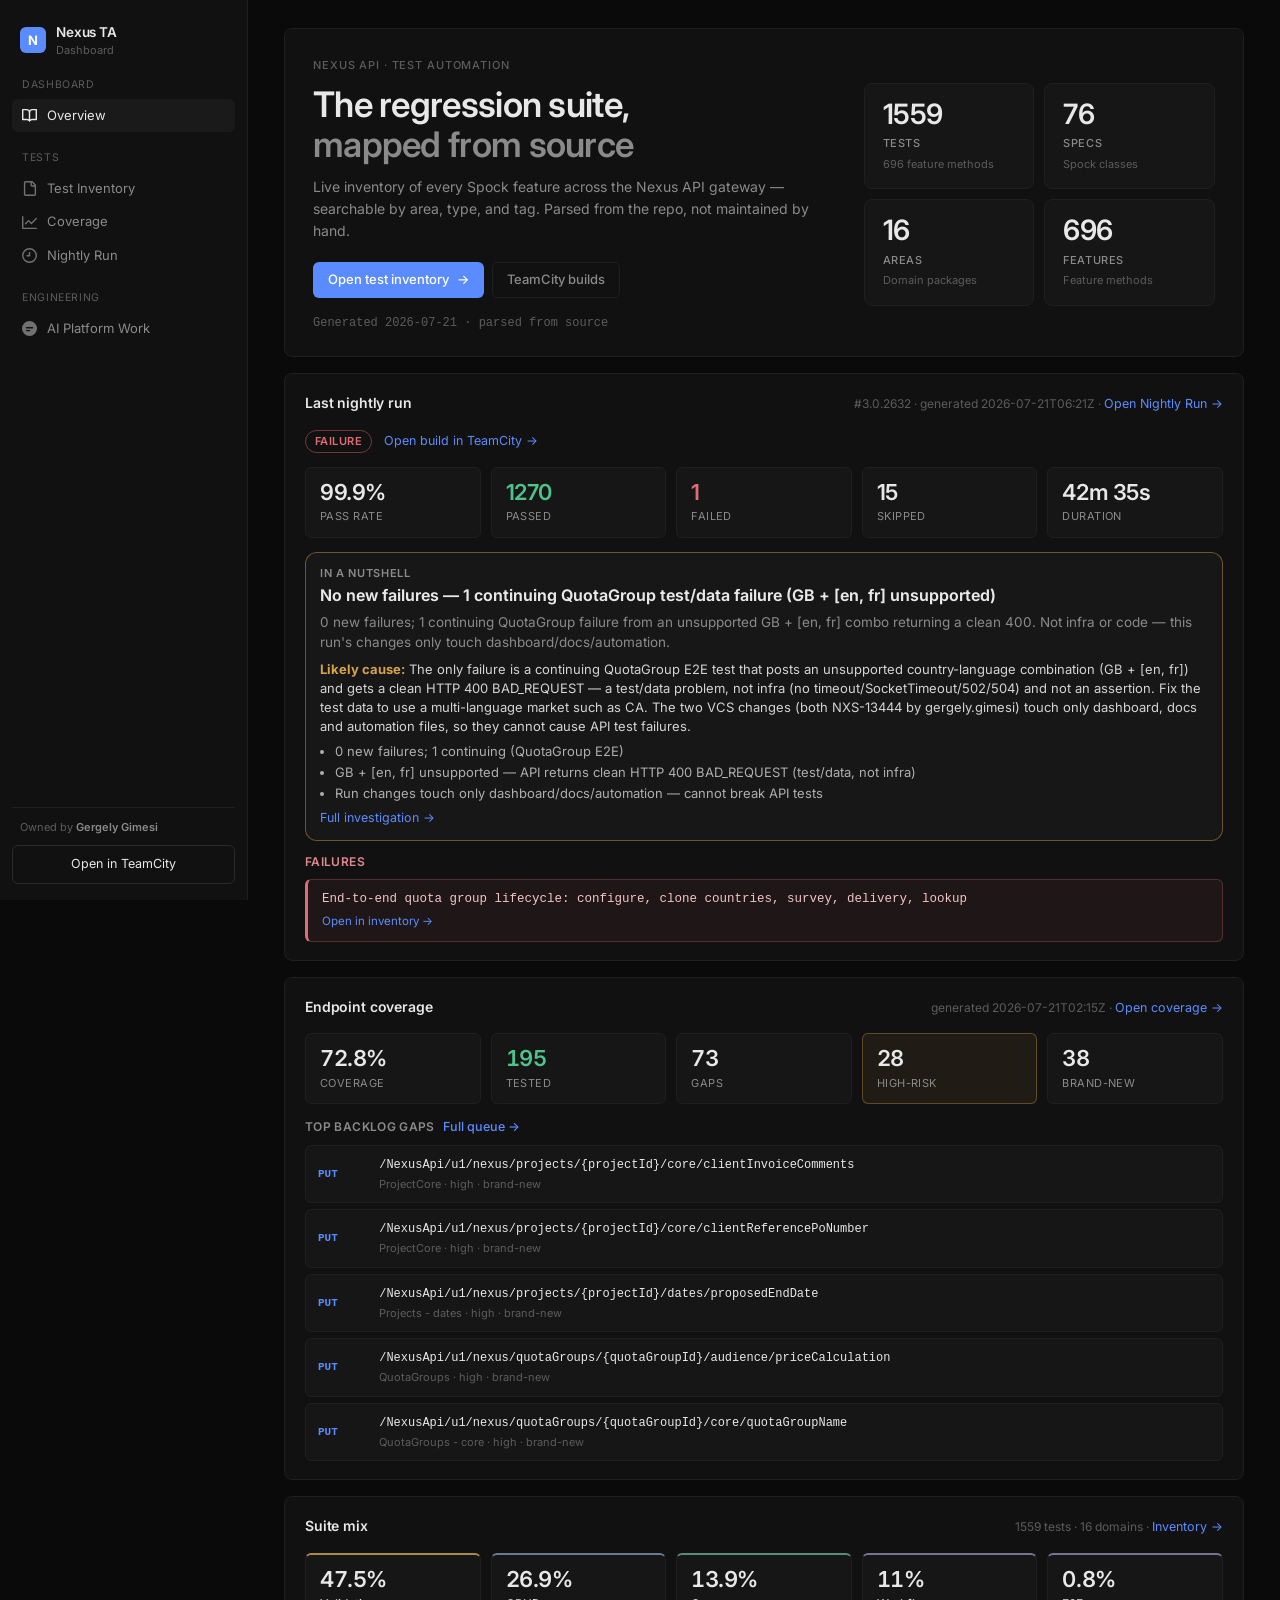
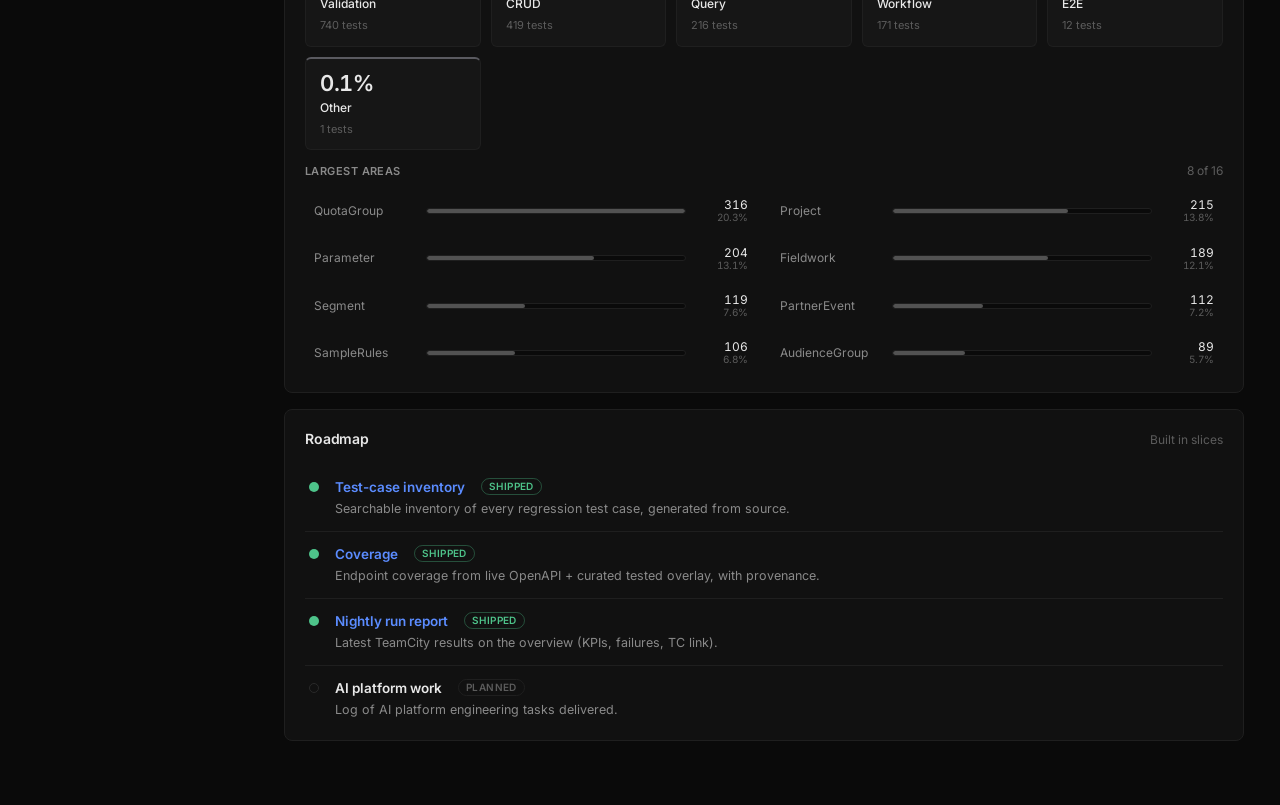
==== commit cfcda556: "Publish AI Platform Work tab (NXS-13444) Co-authored-by: Cursor <cursoragent@cursor.com>" ====
--- a/index.html
+++ b/index.html
@@ -8,7 +8,7 @@
   <link rel="preconnect" href="https://fonts.googleapis.com" />
   <link rel="preconnect" href="https://fonts.gstatic.com" crossorigin />
   <link href="https://fonts.googleapis.com/css2?family=Inter:wght@400;500;600;700&display=swap" rel="stylesheet" />
-  <link rel="stylesheet" href="styles.css?v=99" />
+  <link rel="stylesheet" href="styles.css?v=100" />
 </head>
 <body>
   <div class="app">
@@ -45,9 +45,9 @@
         </div>
         <div class="nav-group">
           <div class="nav-group-label">Engineering</div>
-          <a class="nav-item" href="#">
+          <a class="nav-item" href="ai-platform.html">
             <svg viewBox="0 0 16 16" fill="currentColor"><path d="M8 0a8 8 0 1 1 0 16A8 8 0 0 1 8 0ZM4.75 6.5a.75.75 0 0 0 0 1.5h6.5a.75.75 0 0 0 0-1.5Zm0 3a.75.75 0 0 0 0 1.5h3.5a.75.75 0 0 0 0-1.5Z"/></svg>
-            AI Platform Work <span class="soon">soon</span>
+            AI Platform Work
           </a>
         </div>
       </nav>
--- a/styles.css
+++ b/styles.css
@@ -2651,3 +2651,203 @@
   .ov-cta-card { flex-direction: column; align-items: flex-start; }
   .ov-cta-arrow { align-self: flex-end; }
 }
+
+/* ============================================================
+   AI Platform Work tab
+   ============================================================ */
+.aip-head { margin-bottom: 18px; }
+.aip-title {
+  font-size: 26px;
+  font-weight: 700;
+  letter-spacing: -0.02em;
+  margin: 0 0 6px;
+}
+.aip-sub {
+  margin: 0;
+  color: var(--fg-muted);
+  font-size: 13.5px;
+}
+.aip-sub #aip-meta { color: var(--fg-subtle); }
+.aip-intro {
+  margin: 0 0 20px;
+  padding: 14px 16px;
+  border: 1px solid var(--border);
+  border-left: 3px solid var(--accent);
+  border-radius: var(--radius-sm);
+  background: var(--panel-2);
+  color: var(--fg-muted);
+  font-size: 13.5px;
+  line-height: 1.55;
+  max-width: 900px;
+}
+
+.aip-kpis {
+  display: grid;
+  grid-template-columns: repeat(auto-fit, minmax(150px, 1fr));
+  gap: 10px;
+  margin-bottom: 26px;
+}
+.aip-kpi {
+  padding: 14px 16px;
+  border-radius: var(--radius-sm);
+  background: var(--panel-2);
+  border: 1px solid var(--border);
+}
+.aip-kpi-num {
+  font-size: 26px;
+  font-weight: 700;
+  letter-spacing: -0.02em;
+  line-height: 1.05;
+  color: var(--accent);
+}
+.aip-kpi-label {
+  margin-top: 5px;
+  font-size: 11px;
+  text-transform: uppercase;
+  letter-spacing: 0.04em;
+  color: var(--fg);
+  font-weight: 600;
+}
+.aip-kpi-hint {
+  margin-top: 3px;
+  font-size: 11px;
+  color: var(--fg-subtle);
+  line-height: 1.35;
+}
+
+.aip-cats {
+  display: flex;
+  flex-direction: column;
+  gap: 30px;
+}
+.aip-cat { scroll-margin-top: 20px; }
+.aip-cat-head {
+  display: flex;
+  align-items: flex-start;
+  gap: 14px;
+  padding-bottom: 12px;
+  margin-bottom: 14px;
+  border-bottom: 1px solid var(--border);
+}
+.aip-cat-index {
+  font-size: 22px;
+  font-weight: 700;
+  color: var(--fg-subtle);
+  font-variant-numeric: tabular-nums;
+  line-height: 1.2;
+  opacity: 0.6;
+}
+.aip-cat-heads { flex: 1 1 auto; min-width: 0; }
+.aip-cat-title {
+  display: flex;
+  align-items: center;
+  gap: 10px;
+  margin: 0 0 4px;
+  font-size: 17px;
+  font-weight: 650;
+  letter-spacing: -0.01em;
+}
+.aip-cat-count {
+  font-size: 11px;
+  font-weight: 700;
+  color: var(--fg-muted);
+  background: var(--panel-hover);
+  border: 1px solid var(--border-strong);
+  border-radius: 999px;
+  padding: 1px 8px;
+  line-height: 1.6;
+}
+.aip-cat-role {
+  margin: 0;
+  color: var(--fg-muted);
+  font-size: 12.5px;
+  line-height: 1.5;
+  max-width: 780px;
+}
+
+.aip-items {
+  display: grid;
+  grid-template-columns: repeat(auto-fill, minmax(320px, 1fr));
+  gap: 12px;
+}
+.aip-item {
+  display: flex;
+  flex-direction: column;
+  padding: 14px 16px;
+  border-radius: var(--radius-sm);
+  background: var(--panel-2);
+  border: 1px solid var(--border);
+  transition: border-color .12s ease, background .12s ease;
+}
+.aip-item:hover {
+  border-color: var(--border-strong);
+  background: var(--panel-hover);
+}
+.aip-item-head {
+  display: flex;
+  align-items: flex-start;
+  justify-content: space-between;
+  gap: 10px;
+  margin-bottom: 6px;
+}
+.aip-item-name {
+  font-size: 13.5px;
+  font-weight: 650;
+  line-height: 1.35;
+}
+.aip-badges {
+  display: flex;
+  align-items: center;
+  gap: 6px;
+  flex: 0 0 auto;
+}
+.aip-scope {
+  font-size: 9.5px;
+  text-transform: uppercase;
+  letter-spacing: 0.04em;
+  color: var(--fg-subtle);
+  border: 1px solid var(--border);
+  border-radius: 999px;
+  padding: 1px 7px;
+  white-space: nowrap;
+}
+.aip-status {
+  font-size: 9.5px;
+  font-weight: 700;
+  text-transform: uppercase;
+  letter-spacing: 0.05em;
+  border-radius: 999px;
+  padding: 1px 8px;
+  border: 1px solid var(--fg-subtle);
+  color: var(--fg-muted);
+  white-space: nowrap;
+}
+.aip-status-live { color: var(--green); border-color: var(--green); }
+.aip-status-active { color: var(--accent); border-color: var(--accent); }
+.aip-status-proto { color: var(--yellow); border-color: var(--yellow); }
+.aip-item-sum {
+  margin: 0;
+  color: var(--fg-muted);
+  font-size: 12.5px;
+  line-height: 1.5;
+}
+.aip-tags {
+  display: flex;
+  flex-wrap: wrap;
+  gap: 5px;
+  margin-top: 10px;
+}
+.aip-tag {
+  font-size: 10.5px;
+  color: var(--fg-muted);
+  background: var(--panel);
+  border: 1px solid var(--border);
+  border-radius: var(--radius-sm);
+  padding: 1px 7px;
+  font-family: var(--mono);
+}
+
+@media (max-width: 560px) {
+  .aip-items { grid-template-columns: 1fr; }
+  .aip-cat-index { display: none; }
+}
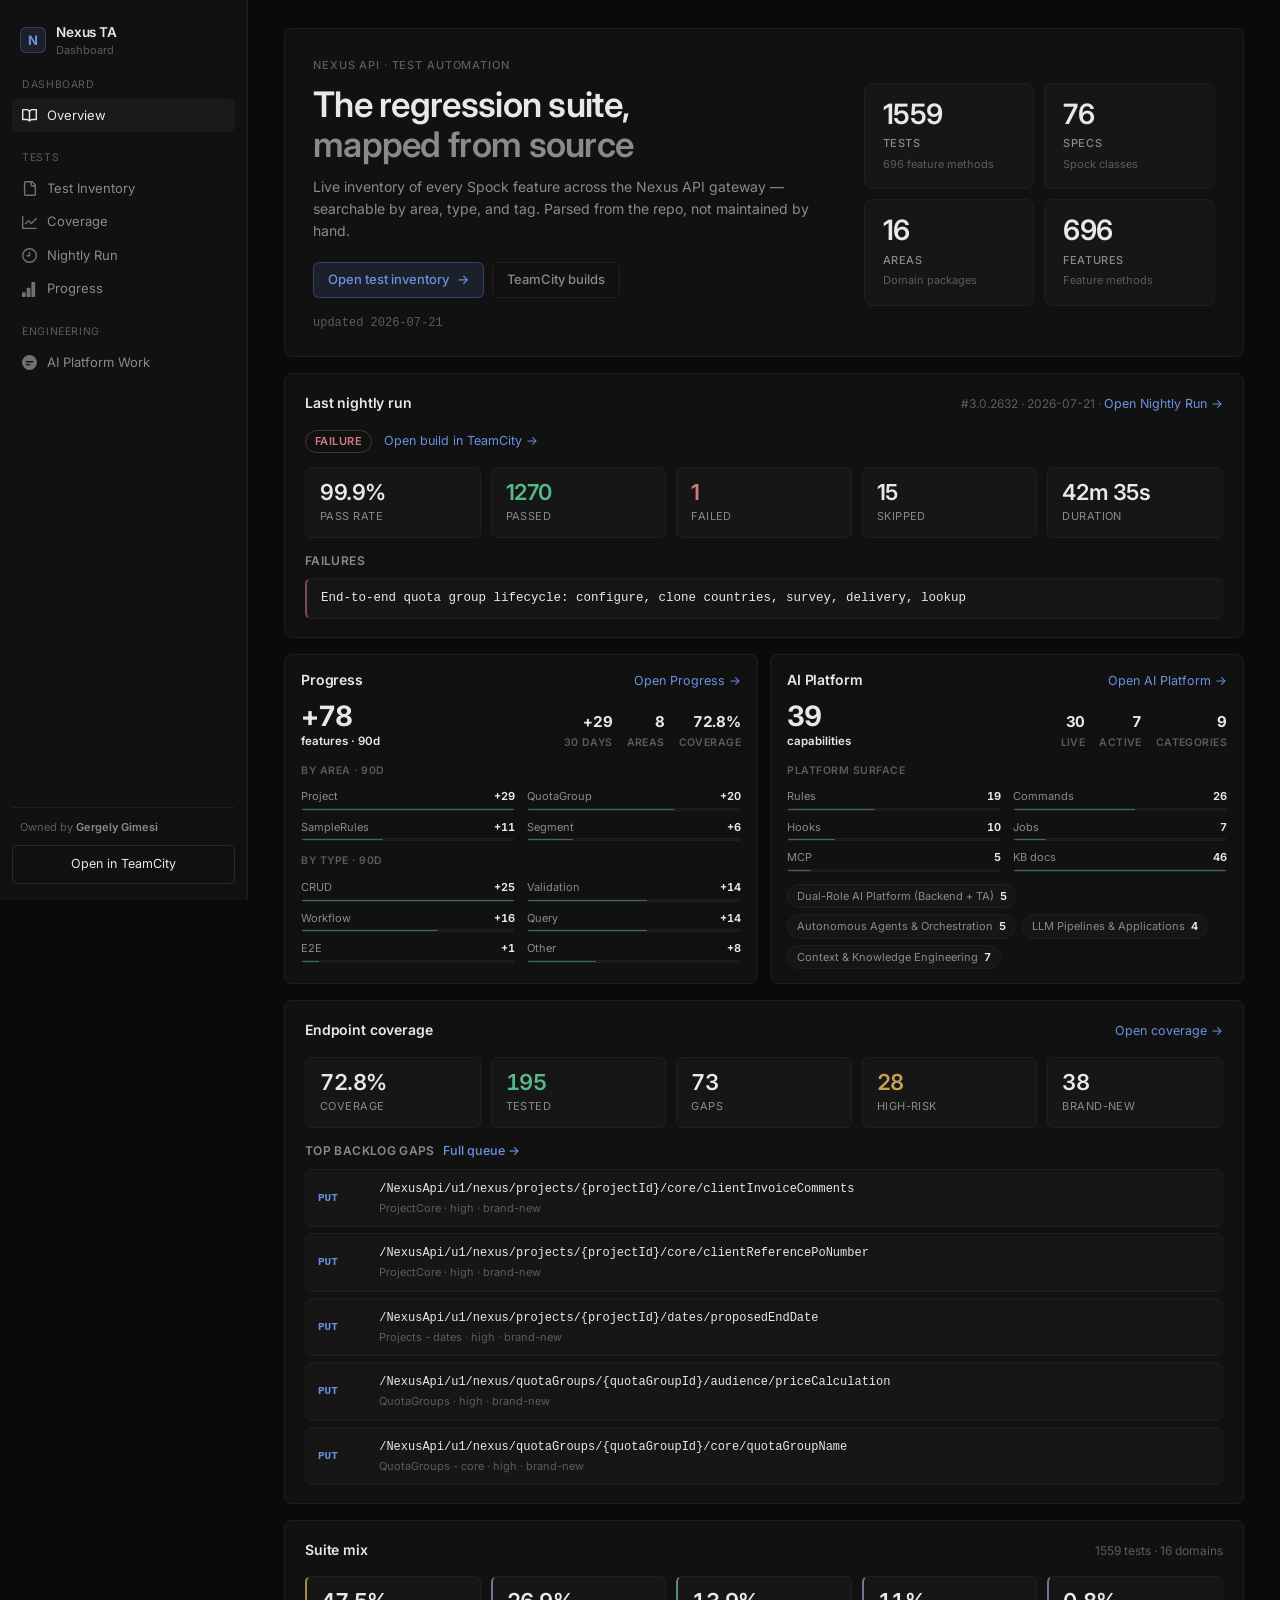
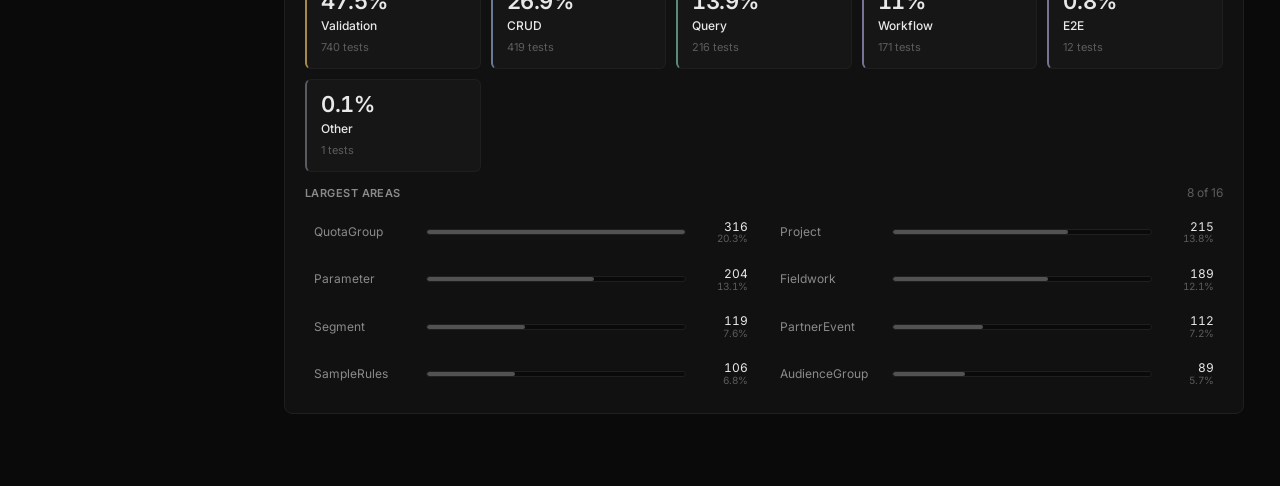
==== commit f8e24be4: "Publish dashboard: refresh data (2026-07-21T09:51Z)" ====
--- a/index.html
+++ b/index.html
@@ -8,7 +8,7 @@
   <link rel="preconnect" href="https://fonts.googleapis.com" />
   <link rel="preconnect" href="https://fonts.gstatic.com" crossorigin />
   <link href="https://fonts.googleapis.com/css2?family=Inter:wght@400;500;600;700&display=swap" rel="stylesheet" />
-  <link rel="stylesheet" href="styles.css?v=100" />
+  <link rel="stylesheet" href="styles.css?v=120" />
 </head>
 <body>
   <div class="app">
@@ -41,6 +41,10 @@
           <a class="nav-item" href="nightly.html">
             <svg viewBox="0 0 16 16" fill="currentColor"><path d="M8 0a8 8 0 1 1 0 16A8 8 0 0 1 8 0ZM1.5 8a6.5 6.5 0 1 0 13 0 6.5 6.5 0 0 0-13 0Zm7.25-3.25v3.5a.75.75 0 0 1-.75.75h-2.5a.75.75 0 0 1 0-1.5h1.75V4.75a.75.75 0 0 1 1.5 0Z"/></svg>
             Nightly Run
+          </a>
+          <a class="nav-item" href="progress.html">
+            <svg viewBox="0 0 16 16" fill="currentColor"><path d="M0 11.75a.75.75 0 0 1 .75-.75h2.5a.75.75 0 0 1 .75.75v3.5a.75.75 0 0 1-.75.75h-2.5a.75.75 0 0 1-.75-.75Zm5-5a.75.75 0 0 1 .75-.75h2.5a.75.75 0 0 1 .75.75v8.5a.75.75 0 0 1-.75.75h-2.5a.75.75 0 0 1-.75-.75Zm5-6a.75.75 0 0 1 .75-.75h2.5a.75.75 0 0 1 .75.75v14.5a.75.75 0 0 1-.75.75h-2.5a.75.75 0 0 1-.75-.75Z"/></svg>
+            Progress
           </a>
         </div>
         <div class="nav-group">
@@ -120,6 +124,28 @@
           </div>
         </section>
 
+        <div class="ov-split">
+          <section class="ov-panel ov-progress" id="progress" aria-label="Test progress">
+            <header class="ov-panel-head">
+              <h2>Progress</h2>
+              <span class="ov-panel-meta" id="progress-meta">Loading…</span>
+            </header>
+            <div id="progress-body">
+              <div class="ov-empty">Loading…</div>
+            </div>
+          </section>
+
+          <section class="ov-panel ov-aip" id="ai-platform" aria-label="AI platform work">
+            <header class="ov-panel-head">
+              <h2>AI Platform</h2>
+              <span class="ov-panel-meta" id="aip-meta">Loading…</span>
+            </header>
+            <div id="aip-body">
+              <div class="ov-empty">Loading…</div>
+            </div>
+          </section>
+        </div>
+
         <section class="ov-panel ov-coverage" id="coverage" aria-label="Endpoint coverage">
           <header class="ov-panel-head">
             <h2>Endpoint coverage</h2>
@@ -148,48 +174,11 @@
             </div>
           </div>
         </section>
-
-        <section class="ov-panel ov-roadmap">
-          <header class="ov-panel-head">
-            <h2>Roadmap</h2>
-            <span class="ov-panel-meta">Built in slices</span>
-          </header>
-          <ol class="ov-road">
-            <li class="ov-road-item done">
-              <span class="ov-road-mark" aria-hidden="true"></span>
-              <div>
-                <div class="ov-road-title"><a href="inventory.html">Test-case inventory</a> <span class="chip">shipped</span></div>
-                <p>Searchable inventory of every regression test case, generated from source.</p>
-              </div>
-            </li>
-            <li class="ov-road-item done">
-              <span class="ov-road-mark" aria-hidden="true"></span>
-              <div>
-                <div class="ov-road-title"><a href="coverage.html">Coverage</a> <span class="chip">shipped</span></div>
-                <p>Endpoint coverage from live OpenAPI + curated tested overlay, with provenance.</p>
-              </div>
-            </li>
-            <li class="ov-road-item done">
-              <span class="ov-road-mark" aria-hidden="true"></span>
-              <div>
-                <div class="ov-road-title"><a href="#nightly">Nightly run report</a> <span class="chip">shipped</span></div>
-                <p>Latest TeamCity results on the overview (KPIs, failures, TC link).</p>
-              </div>
-            </li>
-            <li class="ov-road-item">
-              <span class="ov-road-mark" aria-hidden="true"></span>
-              <div>
-                <div class="ov-road-title">AI platform work <span class="chip chip-soon">planned</span></div>
-                <p>Log of AI platform engineering tasks delivered.</p>
-              </div>
-            </li>
-          </ol>
-        </section>
       </div>
     </main>
   </div>
 
   <script src="sidebar.js?v=86"></script>
-  <script src="overview.js?v=99"></script>
+  <script src="overview.js?v=113"></script>
 </body>
 </html>
--- a/styles.css
+++ b/styles.css
@@ -9,11 +9,11 @@
   --fg: #e8e8e8;
   --fg-muted: #8a8a8a;
   --fg-subtle: #5c5c5c;
-  --accent: #5b8cff;
-  --accent-soft: rgba(91, 140, 255, 0.12);
-  --green: #4ec38a;
-  --yellow: #d6a34a;
-  --red: #e06c75;
+  --accent: #6c91e3;
+  --accent-soft: rgba(108, 145, 227, 0.12);
+  --green: #55b988;
+  --yellow: #caa053;
+  --red: #d27981;
   --purple: #a883ff;
   --radius: 8px;
   --radius-sm: 6px;
@@ -78,9 +78,10 @@
 .brand .logo {
   width: 26px; height: 26px;
   border-radius: var(--radius-sm);
-  background: var(--accent);
+  background: var(--accent-soft);
+  border: 1px solid rgba(108, 145, 227, 0.28);
   display: grid; place-items: center;
-  color: #fff; font-weight: 700; font-size: 13px;
+  color: var(--accent); font-weight: 700; font-size: 13px;
   flex: 0 0 auto;
 }
 .brand .brand-name { font-weight: 600; font-size: 13.5px; letter-spacing: -0.01em; }
@@ -262,6 +263,90 @@
   overflow: hidden;
   text-overflow: ellipsis;
 }
+
+/* Inventory summary — stacked type bar */
+.inv-summary {
+  margin-bottom: 16px;
+  padding: 18px 20px;
+  background: var(--panel);
+  border: 1px solid var(--border);
+  border-radius: var(--radius);
+}
+.inv-summary-lead {
+  margin: 0;
+  font-size: 13.5px;
+  line-height: 1.45;
+  color: var(--fg-muted);
+  font-weight: 500;
+}
+
+.inv-bar-hero { display: flex; flex-direction: column; gap: 12px; }
+.inv-bar-hero-top {
+  display: flex;
+  align-items: baseline;
+  gap: 16px;
+  flex-wrap: wrap;
+}
+.inv-bar-pct {
+  font-size: 40px;
+  font-weight: 700;
+  letter-spacing: -0.03em;
+  line-height: 1;
+  color: var(--fg);
+  font-variant-numeric: tabular-nums;
+}
+.inv-bar-copy { min-width: 0; }
+.inv-bar-title {
+  font-size: 14px;
+  font-weight: 600;
+  color: var(--fg);
+  letter-spacing: -0.01em;
+}
+.inv-bar-sub {
+  margin-top: 3px;
+  font-size: 12px;
+  color: var(--fg-subtle);
+}
+.inv-stack {
+  display: flex;
+  height: 10px;
+  border-radius: 999px;
+  overflow: hidden;
+  background: #0a0a0a;
+  border: 1px solid var(--border);
+}
+.inv-stack-seg { display: block; height: 100%; min-width: 2px; }
+.inv-stack-seg.is-crud { background: rgba(108, 145, 227, 0.75); }
+.inv-stack-seg.is-val { background: rgba(202, 160, 83, 0.7); }
+.inv-stack-seg.is-flow { background: rgba(85, 185, 136, 0.65); }
+.inv-stack-seg.is-query { background: rgba(140, 160, 200, 0.7); }
+.inv-stack-seg.is-e2e { background: rgba(196, 120, 200, 0.65); }
+.inv-stack-seg.is-other { background: rgba(90, 90, 96, 0.7); }
+.inv-stack-keys {
+  display: flex;
+  flex-wrap: wrap;
+  gap: 8px 14px;
+}
+.inv-stack-key {
+  display: inline-flex;
+  align-items: center;
+  gap: 6px;
+  font-size: 12px;
+  color: var(--fg-muted);
+}
+.inv-stack-key strong { color: var(--fg); font-weight: 600; }
+.inv-stack-dot {
+  width: 7px;
+  height: 7px;
+  border-radius: 2px;
+  flex: 0 0 auto;
+}
+.inv-stack-dot.is-crud { background: rgba(108, 145, 227, 0.8); }
+.inv-stack-dot.is-val { background: rgba(202, 160, 83, 0.8); }
+.inv-stack-dot.is-flow { background: rgba(85, 185, 136, 0.75); }
+.inv-stack-dot.is-query { background: rgba(140, 160, 200, 0.8); }
+.inv-stack-dot.is-e2e { background: rgba(196, 120, 200, 0.75); }
+.inv-stack-dot.is-other { background: rgba(90, 90, 96, 0.8); }
 
 /* Inventory toolbar: search, filters, actions — ordered grid */
 .inventory-toolbar {
@@ -492,24 +577,24 @@
   border-color: var(--border-strong);
 }
 .toolbtn.is-copied {
-  color: #9be0b8;
-  border-color: rgba(78, 195, 138, 0.65);
-  background: rgba(78, 195, 138, 0.14);
+  color: var(--green);
+  border-color: rgba(85, 185, 136, 0.35);
+  background: transparent;
 }
 .toolbtn.is-copied:hover {
-  color: #9be0b8;
-  border-color: rgba(78, 195, 138, 0.75);
-  background: rgba(78, 195, 138, 0.18);
+  color: var(--green);
+  border-color: rgba(85, 185, 136, 0.5);
+  background: var(--panel-2);
 }
 .toolbtn.is-copy-failed {
-  color: #f0a0a6;
-  border-color: rgba(224, 108, 117, 0.65);
-  background: rgba(224, 108, 117, 0.14);
+  color: var(--red);
+  border-color: rgba(210, 121, 129, 0.35);
+  background: transparent;
 }
 .toolbtn.is-copy-failed:hover {
-  color: #f0a0a6;
-  border-color: rgba(224, 108, 117, 0.75);
-  background: rgba(224, 108, 117, 0.18);
+  color: var(--red);
+  border-color: rgba(210, 121, 129, 0.5);
+  background: var(--panel-2);
 }
 
 /* Accordion (Area -> Spec -> case) — flat list chrome, not nested cards */
@@ -661,17 +746,13 @@
   visibility: hidden;
   opacity: 0;
 }
-.run-dot-passed { background: var(--green); }
+.run-dot-passed { background: var(--green); opacity: 0.7; }
 .run-dot-failed {
-  width: 8px;
-  height: 8px;
-  flex-basis: 8px;
   background: var(--red);
-  opacity: 1;
-  box-shadow: 0 0 0 2px rgba(224, 108, 117, 0.28);
-}
-.run-dot-muted { background: var(--yellow); opacity: 0.7; }
-.run-dot-ignored { background: var(--fg-subtle); opacity: 0.75; }
+  opacity: 0.85;
+}
+.run-dot-muted { background: var(--yellow); opacity: 0.55; }
+.run-dot-ignored { background: var(--fg-subtle); opacity: 0.65; }
 .run-dot-unknown {
   background: transparent;
   box-shadow: inset 0 0 0 1px var(--fg-subtle);
@@ -679,21 +760,21 @@
 }
 .case-row.is-run-failed,
 .case-group.is-run-failed > .case-header {
-  background: rgba(224, 108, 117, 0.08);
-  box-shadow: inset 3px 0 0 var(--red);
+  background: transparent;
+  box-shadow: inset 2px 0 0 rgba(210, 121, 129, 0.55);
 }
 .case-row.is-run-failed:hover,
 .case-group.is-run-failed > .case-header:hover {
-  background: rgba(224, 108, 117, 0.14);
+  background: var(--panel-hover);
 }
 .case-row.is-run-failed .case-name,
 .case-group.is-run-failed .case-name {
-  color: #f0b0b5;
+  color: var(--fg);
   font-weight: 500;
 }
 .case-row.is-run-muted,
 .case-group.is-run-muted > .case-header {
-  box-shadow: inset 3px 0 0 rgba(214, 163, 74, 0.55);
+  box-shadow: inset 2px 0 0 rgba(202, 160, 83, 0.4);
 }
 .run-status-bar,
 .run-legend {
@@ -745,29 +826,29 @@
   box-shadow: 0 0 0 1px rgba(255, 255, 255, 0.08);
 }
 .run-legend-btn.active[data-run-status="passed"] {
-  color: #9be0b8;
-  background: rgba(78, 195, 138, 0.2);
-  border-color: rgba(78, 195, 138, 0.75);
+  color: var(--green);
+  background: transparent;
+  border-color: rgba(85, 185, 136, 0.35);
 }
 .run-legend-btn.active[data-run-status="failed"] {
-  color: #f0a0a6;
-  background: rgba(224, 108, 117, 0.2);
-  border-color: rgba(224, 108, 117, 0.75);
+  color: var(--red);
+  background: transparent;
+  border-color: rgba(210, 121, 129, 0.35);
 }
 .run-legend-btn.active[data-run-status="muted"] {
-  color: #e6c47a;
-  background: rgba(214, 163, 74, 0.2);
-  border-color: rgba(214, 163, 74, 0.75);
+  color: var(--yellow);
+  background: transparent;
+  border-color: rgba(202, 160, 83, 0.35);
 }
 .run-legend-btn.active[data-run-status="ignored"] {
   color: var(--fg);
-  background: rgba(138, 138, 144, 0.22);
-  border-color: rgba(160, 160, 168, 0.65);
+  background: transparent;
+  border-color: var(--border-strong);
 }
 .run-legend-btn.active[data-run-status="unknown"] {
   color: var(--fg);
-  background: rgba(232, 232, 232, 0.1);
-  border-color: rgba(200, 200, 208, 0.45);
+  background: transparent;
+  border-color: var(--border-strong);
 }
 .case-name {
   min-width: 0;
@@ -809,7 +890,7 @@
   text-transform: uppercase;
   letter-spacing: 0.04em;
   color: var(--yellow);
-  border: 1px solid rgba(214, 163, 74, 0.4);
+  border: 1px solid rgba(202, 160, 83, 0.28);
   border-radius: 999px;
   padding: 0 7px;
   white-space: nowrap;
@@ -819,7 +900,7 @@
 .case-group.is-ignored .case-name {
   color: var(--fg-muted);
   text-decoration: line-through;
-  text-decoration-color: rgba(214, 163, 74, 0.45);
+  text-decoration-color: rgba(202, 160, 83, 0.45);
 }
 .case-row.is-ignored,
 .case-group.is-ignored > .case-header {
@@ -852,11 +933,11 @@
   background: var(--panel-2);
   cursor: pointer;
 }
-.tag-more:hover { color: var(--fg); border-color: var(--accent); }
+.tag-more:hover { color: var(--fg); border-color: var(--border-strong); }
 .tag-more[aria-expanded="true"] {
   color: var(--accent);
-  border-color: rgba(91, 140, 255, 0.45);
-  background: var(--accent-soft);
+  border-color: rgba(108, 145, 227, 0.35);
+  background: transparent;
 }
 .tag-popover {
   display: none;
@@ -901,10 +982,10 @@
 }
 .tag-label:hover, .tag-label:focus-visible {
   color: var(--fg);
-  border-color: var(--accent);
-  background: var(--accent-soft);
-}
-.tag-label:focus-visible { outline: 1px solid var(--accent); outline-offset: 1px; }
+  border-color: var(--border-strong);
+  background: var(--panel-2);
+}
+.tag-label:focus-visible { outline: 1px solid rgba(108, 145, 227, 0.4); outline-offset: 1px; }
 .tag-label .tag-text {
   min-width: 0;
   overflow: hidden;
@@ -925,8 +1006,8 @@
 }
 .tag-label.copied {
   color: var(--green);
-  border-color: rgba(78, 195, 138, .5);
-  background: rgba(78, 195, 138, .12);
+  border-color: rgba(85, 185, 136, .35);
+  background: transparent;
 }
 .tag-label.copied .tag-copy-icon { display: none; }
 .tag-label.copied .tag-copy-check { display: inline-flex; opacity: 1; }
@@ -942,23 +1023,23 @@
 }
 .type-Validation {
   color: var(--red);
-  border-color: rgba(224, 108, 117, 0.45);
+  border-color: rgba(210, 121, 129, 0.28);
 }
 .type-CRUD {
   color: var(--accent);
-  border-color: rgba(91, 140, 255, 0.4);
+  border-color: rgba(108, 145, 227, 0.28);
 }
 .type-Query {
   color: #6aaf9a;
-  border-color: rgba(106, 175, 154, 0.45);
+  border-color: rgba(106, 175, 154, 0.28);
 }
 .type-E2E, .type-Workflow {
   color: var(--purple);
-  border-color: rgba(168, 131, 255, 0.4);
+  border-color: rgba(168, 131, 255, 0.28);
 }
 .type-API\.regression {
   color: var(--green);
-  border-color: rgba(78, 195, 138, 0.4);
+  border-color: rgba(85, 185, 136, 0.28);
 }
 
 /* Spec body owns the shared tracks; rows/groups subgrid into them */
@@ -1029,7 +1110,7 @@
   display: none;
   padding: 6px 16px 10px 42px;
   background: #050505; /* darkest — steps sit below the case title */
-  border-left: 2px solid rgba(91, 140, 255, 0.16);
+  border-left: 2px solid rgba(108, 145, 227, 0.16);
 }
 .step-list {
   list-style: none;
@@ -1069,155 +1150,92 @@
 /* Coverage page — queue-first */
 .cov-summary {
   display: flex;
-  align-items: center;
-  justify-content: flex-start;
-  gap: 28px;
+  flex-direction: column;
+  gap: 14px;
+  margin-bottom: 20px;
+  padding: 18px 20px;
+  background: var(--panel);
+  border: 1px solid var(--border);
+  border-radius: var(--radius);
+}
+.cov-summary-lead {
+  margin: 0;
+  font-size: 13.5px;
+  line-height: 1.45;
+  color: var(--fg-muted);
+  font-weight: 500;
+}
+
+/* Stacked bar summary */
+.cov-bar-hero { display: flex; flex-direction: column; gap: 12px; }
+.cov-bar-hero-top {
+  display: flex;
+  align-items: baseline;
+  gap: 16px;
   flex-wrap: wrap;
-  margin-bottom: 20px;
-  padding: 4px 2px 0;
-}
-.cov-pies { flex: 0 0 auto; }
-.cov-summary-main {
-  flex: 1 1 260px;
-  max-width: 34rem;
-  min-width: 0;
-}
-.cov-summary-lead {
-  margin: 0 0 8px;
-  font-size: 15px;
-  line-height: 1.45;
-  color: var(--fg);
-  font-weight: 500;
+}
+.cov-bar-pct {
+  font-size: 40px;
+  font-weight: 700;
+  letter-spacing: -0.03em;
+  line-height: 1;
+  color: var(--fg);
+  font-variant-numeric: tabular-nums;
+}
+.cov-bar-pct span {
+  font-size: 0.55em;
+  font-weight: 650;
+  margin-left: 1px;
+  opacity: 0.85;
+}
+.cov-bar-copy { min-width: 0; }
+.cov-bar-title {
+  font-size: 14px;
+  font-weight: 600;
+  color: var(--fg);
   letter-spacing: -0.01em;
 }
-.cov-summary-meta {
+.cov-bar-sub {
+  margin-top: 3px;
+  font-size: 12px;
+  color: var(--fg-subtle);
+}
+.cov-stack {
+  display: flex;
+  height: 10px;
+  border-radius: 999px;
+  overflow: hidden;
+  background: #0a0a0a;
+  border: 1px solid var(--border);
+}
+.cov-stack-seg { display: block; height: 100%; min-width: 2px; }
+.cov-stack-seg.is-ok { background: rgba(85, 185, 136, 0.7); }
+.cov-stack-seg.is-new { background: rgba(202, 160, 83, 0.65); }
+.cov-stack-seg.is-gap { background: rgba(210, 121, 129, 0.55); }
+.cov-stack-seg.is-dep { background: rgba(90, 90, 96, 0.7); }
+.cov-stack-keys {
   display: flex;
   flex-wrap: wrap;
-  align-items: center;
-  gap: 6px 4px;
-  font-size: 12.5px;
-  color: var(--fg-muted);
-}
-.cov-summary-meta strong {
-  color: var(--fg);
-  font-weight: 600;
-}
-.cov-summary-meta code {
-  font-family: var(--mono);
-  font-size: 11.5px;
-  color: var(--fg);
-}
-.cov-dot { color: var(--fg-subtle); padding: 0 4px; }
-
-.cov-pie {
-  display: flex;
-  flex-direction: column;
-  align-items: center;
-  gap: 10px;
-}
-.cov-pie-chart {
-  position: relative;
-  width: 180px;
-  height: 180px;
-}
-.cov-pie-svg {
-  width: 180px;
-  height: 180px;
-  display: block;
-}
-.cov-pie-hole { fill: var(--bg); }
-.cov-slice {
-  cursor: pointer;
-  transition: opacity .12s ease, filter .12s ease;
-}
-.cov-pie-chart:hover .cov-slice { opacity: 0.45; }
-.cov-pie-chart:hover .cov-slice.is-hot {
-  opacity: 1;
-  filter: brightness(1.15);
-}
-.cov-pie-center {
-  position: absolute;
-  inset: 0;
-  display: flex;
-  flex-direction: column;
-  align-items: center;
-  justify-content: center;
-  pointer-events: none;
-  text-align: center;
-}
-.cov-pie-center-num {
-  font-size: 26px;
-  font-weight: 600;
-  letter-spacing: -0.03em;
-  color: var(--fg);
-  line-height: 1.05;
-}
-.cov-pie-center-label {
-  font-size: 10px;
-  text-transform: uppercase;
-  letter-spacing: 0.05em;
-  color: var(--fg-subtle);
-  margin-top: 3px;
-}
-.cov-pie-keys {
-  display: flex;
-  flex-wrap: wrap;
-  justify-content: center;
-  gap: 8px 12px;
-}
-.cov-pie-key {
+  gap: 8px 14px;
+}
+.cov-stack-key {
   display: inline-flex;
   align-items: center;
-  gap: 5px;
-  font-size: 11px;
-  color: var(--fg-muted);
-  font-variant-numeric: tabular-nums;
-}
-.cov-pie-swatch {
+  gap: 6px;
+  font-size: 12px;
+  color: var(--fg-muted);
+}
+.cov-stack-key strong { color: var(--fg); font-weight: 600; }
+.cov-stack-dot {
   width: 7px;
   height: 7px;
   border-radius: 2px;
   flex: 0 0 auto;
 }
-.cov-pie-tip {
-  position: absolute;
-  z-index: 5;
-  min-width: 150px;
-  max-width: 220px;
-  padding: 9px 11px;
-  border-radius: var(--radius-sm);
-  border: 1px solid var(--border-strong);
-  background: var(--panel-2);
-  box-shadow: 0 8px 24px rgba(0, 0, 0, 0.45);
-  pointer-events: none;
-}
-.cov-pie-tip-label {
-  font-size: 12px;
-  font-weight: 600;
-  color: var(--fg);
-  margin-bottom: 2px;
-}
-.cov-pie-tip-val {
-  font-size: 13px;
-  color: var(--fg);
-  font-weight: 500;
-}
-.cov-pie-pct {
-  color: var(--fg-subtle);
-  font-weight: 500;
-  font-size: 11px;
-}
-.cov-pie-tip-note {
-  margin-top: 4px;
-  font-size: 11px;
-  color: var(--fg-muted);
-  line-height: 1.35;
-}
-.cov-pie-empty {
-  font-size: 12px;
-  color: var(--fg-subtle);
-  padding: 12px 0;
-}
+.cov-stack-dot.is-ok { background: rgba(85, 185, 136, 0.75); }
+.cov-stack-dot.is-new { background: rgba(202, 160, 83, 0.75); }
+.cov-stack-dot.is-gap { background: rgba(210, 121, 129, 0.7); }
+.cov-stack-dot.is-dep { background: rgba(90, 90, 96, 0.8); }
 
 .cov-tabs {
   display: flex;
@@ -1316,14 +1334,14 @@
   color: var(--fg-muted);
 }
 .cov-risk-high {
-  color: #d88989;
-  border-color: rgba(216, 137, 137, 0.45);
-  background: rgba(216, 137, 137, 0.08);
+  color: var(--red);
+  border-color: rgba(210, 121, 129, 0.28);
+  background: transparent;
 }
 .cov-risk-medium {
   color: var(--yellow);
-  border-color: rgba(214, 163, 74, 0.4);
-  background: rgba(214, 163, 74, 0.07);
+  border-color: rgba(202, 160, 83, 0.28);
+  background: transparent;
 }
 .cov-risk-low {
   color: var(--fg-subtle);
@@ -1428,9 +1446,9 @@
   color: var(--fg-muted);
   white-space: nowrap;
 }
-.cov-pill-ok { color: var(--green); border-color: rgba(78, 195, 138, 0.35); }
-.cov-pill-gap { color: #c98a8a; border-color: rgba(201, 138, 138, 0.4); }
-.cov-pill-new { color: var(--yellow); border-color: rgba(214, 163, 74, 0.45); }
+.cov-pill-ok { color: var(--green); border-color: rgba(85, 185, 136, 0.28); }
+.cov-pill-gap { color: var(--red); border-color: rgba(210, 121, 129, 0.28); }
+.cov-pill-new { color: var(--yellow); border-color: rgba(202, 160, 83, 0.28); }
 .cov-pill-dep { color: var(--fg-subtle); }
 
 .cov-quality-section { margin-bottom: 22px; }
@@ -1533,12 +1551,16 @@
   border: 1px solid var(--border-strong); display: grid; place-items: center;
   color: var(--green); font-size: 11px;
 }
-.checklist .check.done { background: var(--accent-soft); border-color: transparent; }
+.checklist .check.done {
+  background: transparent;
+  border-color: rgba(108, 145, 227, 0.28);
+  color: var(--accent);
+}
 .checklist .item-title { font-weight: 500; }
 .checklist .item-desc { color: var(--fg-muted); font-size: 12.5px; }
 .chip {
   font-size: 10px; text-transform: uppercase; letter-spacing: .04em;
-  color: var(--green); border: 1px solid rgba(78,195,138,.35);
+  color: var(--fg-muted); border: 1px solid var(--border-strong);
   border-radius: 999px; padding: 0 7px; margin-left: 8px;
 }
 .chip-soon { color: var(--fg-subtle); border-color: var(--border); }
@@ -1713,10 +1735,15 @@
   transition: background .12s ease, border-color .12s ease, color .12s ease;
 }
 .ov-btn-primary {
-  background: var(--accent);
-  color: #fff;
-}
-.ov-btn-primary:hover { background: #6b98ff; }
+  background: var(--accent-soft);
+  color: var(--accent);
+  border-color: rgba(108, 145, 227, 0.3);
+}
+.ov-btn-primary:hover {
+  background: rgba(108, 145, 227, 0.18);
+  border-color: rgba(108, 145, 227, 0.45);
+  color: #8aa8e8;
+}
 .ov-btn-ghost {
   background: transparent;
   border-color: var(--border);
@@ -1796,30 +1823,38 @@
 }
 .ov-nightly-status.ok {
   color: var(--green);
-  border-color: rgba(78, 195, 138, 0.45);
+  border-color: rgba(85, 185, 136, 0.3);
 }
 .ov-nightly-status.bad {
   color: var(--red);
-  border-color: rgba(224, 108, 117, 0.45);
+  border-color: rgba(210, 121, 129, 0.32);
 }
 .ov-nightly-status.mid {
   color: var(--yellow);
-  border-color: rgba(214, 163, 74, 0.45);
+  border-color: rgba(202, 160, 83, 0.32);
 }
 .ny-nutshell {
+  display: block;
   margin: 0 0 16px;
   padding: 14px 16px;
   border-radius: 12px;
   border: 1px solid var(--border-strong);
   background: var(--bg-elevated, rgba(127, 127, 127, 0.06));
+  color: inherit;
+  text-decoration: none;
+  transition: border-color .12s ease, background .12s ease;
+}
+a.ny-nutshell:hover {
+  border-color: var(--border-strong);
+  background: var(--panel-hover);
 }
 .ny-nutshell-compact {
   padding: 12px 14px;
   margin-bottom: 12px;
 }
-.ny-nutshell-ok { border-color: rgba(78, 195, 138, 0.4); }
-.ny-nutshell-warn { border-color: rgba(214, 163, 74, 0.45); }
-.ny-nutshell-bad { border-color: rgba(224, 108, 117, 0.45); }
+.ny-nutshell-ok { border-color: rgba(85, 185, 136, 0.22); }
+.ny-nutshell-warn { border-color: rgba(202, 160, 83, 0.28); }
+.ny-nutshell-bad { border-color: rgba(210, 121, 129, 0.28); }
 .ny-nutshell-label {
   font-size: 11px;
   font-weight: 600;
@@ -1932,19 +1967,19 @@
   color: var(--fg-muted);
   line-height: 1.5;
 }
-.ny-cause-badge.ny-cause-infra { color: var(--yellow); border-color: var(--yellow); }
-.ny-cause-badge.ny-cause-code { color: var(--red); border-color: var(--red); }
-.ny-cause-badge.ny-cause-test { color: var(--accent); border-color: var(--accent); }
-.ny-cause-badge.ny-cause-mixed { color: var(--yellow); border-color: var(--yellow); }
+.ny-cause-badge.ny-cause-infra { color: var(--yellow); border-color: rgba(202, 160, 83, 0.35); }
+.ny-cause-badge.ny-cause-code { color: var(--red); border-color: rgba(210, 121, 129, 0.35); }
+.ny-cause-badge.ny-cause-test { color: var(--accent); border-color: rgba(108, 145, 227, 0.35); }
+.ny-cause-badge.ny-cause-mixed { color: var(--yellow); border-color: rgba(202, 160, 83, 0.35); }
 .ny-cause-text {
   color: var(--fg);
   font-size: 13.5px;
   line-height: 1.5;
 }
-.ny-cause-infra { border-left-color: var(--yellow); }
-.ny-cause-code { border-left-color: var(--red); }
-.ny-cause-test { border-left-color: var(--accent); }
-.ny-cause-mixed { border-left-color: var(--yellow); }
+.ny-cause-infra { border-left-color: rgba(202, 160, 83, 0.55); }
+.ny-cause-code { border-left-color: rgba(210, 121, 129, 0.55); }
+.ny-cause-test { border-left-color: rgba(108, 145, 227, 0.55); }
+.ny-cause-mixed { border-left-color: rgba(202, 160, 83, 0.55); }
 .ny-nutshell-cause-line {
   font-size: 13px;
   line-height: 1.45;
@@ -1955,7 +1990,7 @@
    so the blurb, likely-cause and findings read as distinct sections. */
 .ny-nutshell-compact .ny-nutshell-body { color: var(--fg-muted); }
 .ny-nutshell-compact .ny-nutshell-cause-line { color: #d4d4d4; }
-.ny-nutshell-compact .ny-nutshell-cause-line strong { color: var(--yellow); }
+.ny-nutshell-compact .ny-nutshell-cause-line strong { color: var(--fg); }
 .ny-nutshell-compact .ny-nutshell-bullets { color: #aeaeae; }
 .ov-nightly-link {
   font-size: 12.5px;
@@ -2029,7 +2064,7 @@
   font-weight: 600;
   letter-spacing: 0.03em;
   text-transform: uppercase;
-  color: #e08a90;
+  color: var(--fg-muted);
   margin-bottom: 8px;
 }
 .ov-nightly-fail-head .ov-panel-meta {
@@ -2156,17 +2191,17 @@
   gap: 3px;
   padding: 10px 12px 10px 14px;
   border-radius: var(--radius-sm);
-  background: rgba(224, 108, 117, 0.07);
-  border: 1px solid rgba(224, 108, 117, 0.28);
-  border-left: 3px solid var(--red);
+  background: var(--panel-2);
+  border: 1px solid var(--border);
+  border-left: 2px solid rgba(210, 121, 129, 0.55);
   text-decoration: none;
   color: inherit;
   transition: border-color .12s ease, background .12s ease;
 }
 .ny-fail-link:hover {
-  border-color: rgba(224, 108, 117, 0.5);
-  border-left-color: var(--red);
-  background: rgba(224, 108, 117, 0.12);
+  border-color: var(--border-strong);
+  border-left-color: rgba(210, 121, 129, 0.75);
+  background: var(--panel-hover);
 }
 .ny-fail-name-row {
   display: flex;
@@ -2178,7 +2213,7 @@
   display: block;
   font-family: var(--mono);
   font-size: 12.5px;
-  color: #f2c4c8;
+  color: var(--fg);
   white-space: normal;
   overflow: visible;
   text-overflow: unset;
@@ -2199,9 +2234,9 @@
   letter-spacing: 0.04em;
   text-transform: uppercase;
   font-family: var(--font);
-  color: #ffc9cd;
-  background: rgba(224, 108, 117, 0.22);
-  border: 1px solid rgba(224, 108, 117, 0.55);
+  color: var(--red);
+  background: transparent;
+  border: 1px solid rgba(210, 121, 129, 0.35);
 }
 .ny-fail-class {
   font-size: 11px;
@@ -2214,15 +2249,12 @@
   align-items: baseline;
   gap: 6px 10px;
 }
-.ny-fail-go {
-  font-size: 11.5px;
-  color: var(--accent);
-  margin-top: 2px;
-}
+.ny-fail-go { display: none; }
 .case-group.case-deep-link > .case-header,
 .case-row.case-deep-link {
-  outline: 1px solid rgba(91, 140, 255, 0.55);
-  background: rgba(91, 140, 255, 0.08);
+  outline: 1px solid rgba(108, 145, 227, 0.3);
+  background: transparent;
+  box-shadow: inset 2px 0 0 rgba(108, 145, 227, 0.45);
 }
 .topbar-right { display: flex; align-items: center; gap: 8px; }
 .panel {
@@ -2265,6 +2297,43 @@
   font-weight: 600;
   letter-spacing: -0.01em;
 }
+.ov-panel-title-link {
+  color: inherit;
+  text-decoration: none;
+}
+.ov-panel-title-link:hover {
+  color: var(--fg);
+}
+.ov-panel-title-link::after {
+  content: " →";
+  color: var(--fg-subtle);
+  font-weight: 500;
+  opacity: 0;
+  transition: opacity .12s ease;
+}
+.ov-panel-title-link:hover::after { opacity: 1; }
+.ov-meta-link {
+  color: inherit;
+  text-decoration: none;
+  border-bottom: 1px solid transparent;
+  transition: color .12s ease, border-color .12s ease;
+}
+.ov-meta-link:hover {
+  color: var(--fg);
+  border-bottom-color: var(--border-strong);
+}
+.ov-section-link {
+  color: inherit;
+  text-decoration: none;
+}
+.ov-section-link:hover { color: var(--fg); }
+.ov-section-link::after {
+  content: " →";
+  color: var(--fg-subtle);
+  opacity: 0;
+  transition: opacity .12s ease;
+}
+.ov-section-link:hover::after { opacity: 1; }
 .ov-panel-meta {
   font-size: 12px;
   color: var(--fg-subtle);
@@ -2300,8 +2369,11 @@
   background: var(--panel-hover);
 }
 .ov-cov-kpi-warn {
-  border-color: rgba(214, 163, 74, 0.35);
-  background: rgba(214, 163, 74, 0.08);
+  border-color: var(--border);
+  background: var(--panel-2);
+}
+.ov-cov-kpi-warn .ov-cov-kpi-num {
+  color: var(--yellow);
 }
 .ov-cov-kpi-num {
   font-size: 22px;
@@ -2387,7 +2459,7 @@
   border-radius: var(--radius-sm);
   background: var(--panel-2);
   border: 1px solid var(--border);
-  border-top: 2px solid var(--c, var(--border-strong));
+  border-left: 2px solid var(--c, var(--border-strong));
   text-decoration: none;
   color: inherit;
   opacity: 0;
@@ -2397,6 +2469,7 @@
 .ov-suite-types.ready .ov-suite-type { opacity: 1; }
 .ov-suite-type:hover {
   border-color: var(--border-strong);
+  border-left-color: var(--c, var(--border-strong));
   background: var(--panel-hover);
 }
 .ov-suite-type-num {
@@ -2587,51 +2660,167 @@
   color: var(--fg-muted);
 }
 
-.ov-roadmap { margin-bottom: 8px; }
-.ov-road {
-  list-style: none;
-  margin: 0;
-  padding: 0;
+/* Overview — Progress + AI Platform side by side (compact) */
+.ov-split {
+  display: grid;
+  grid-template-columns: repeat(2, minmax(0, 1fr));
+  gap: 12px;
+  margin-bottom: 16px;
+  align-items: stretch;
+}
+.ov-split .ov-panel {
+  margin-bottom: 0;
+  padding: 14px 16px;
+}
+.ov-split .ov-panel-head {
+  margin-bottom: 12px;
+}
+.ov-split .ov-panel-head h2 {
+  font-size: 14px;
+}
+
+/* Progress: stacked (score row → chips → type meters) */
+.ov-prog-stack {
   display: flex;
   flex-direction: column;
-  gap: 0;
-}
-.ov-road-item {
+  gap: 10px;
+}
+.ov-prog-head {
+  display: flex;
+  align-items: flex-end;
+  justify-content: space-between;
+  gap: 12px;
+  flex-wrap: wrap;
+}
+.ov-prog-stats {
+  display: flex;
+  gap: 14px;
+}
+.ov-prog-stat {
+  text-align: right;
+}
+.ov-prog-stat strong {
+  display: block;
+  font-size: 15px;
+  font-weight: 700;
+  color: var(--fg);
+  font-variant-numeric: tabular-nums;
+  letter-spacing: -0.01em;
+}
+.ov-prog-stat span {
+  display: block;
+  margin-top: 1px;
+  font-size: 10.5px;
+  color: var(--fg-subtle);
+  text-transform: uppercase;
+  letter-spacing: 0.04em;
+  font-weight: 600;
+}
+.ov-prog-type-label {
+  font-size: 10.5px;
+  text-transform: uppercase;
+  letter-spacing: 0.05em;
+  color: var(--fg-subtle);
+  font-weight: 600;
+  margin-top: 2px;
+}
+.ov-prog-type-meters {
+  grid-template-columns: 1fr 1fr;
+}
+.ov-prog-type-track span {
+  background: rgba(108, 145, 227, 0.5);
+}
+
+/* AI Platform: stacked to fill the card */
+.ov-aip-stack {
+  display: flex;
+  flex-direction: column;
+  gap: 10px;
+}
+.ov-aip-cat-chips {
+  display: flex;
+  flex-wrap: wrap;
+  gap: 6px;
+  margin-top: 2px;
+}
+.ov-aip-cat-chip {
+  display: inline-flex;
+  align-items: center;
+  gap: 6px;
+  max-width: 100%;
+  font-size: 11px;
+  color: var(--fg-muted);
+  border: 1px solid var(--border);
+  border-radius: 999px;
+  padding: 3px 9px;
+  background: var(--panel-2);
+}
+.ov-aip-cat-chip:hover { color: var(--fg); border-color: var(--border-strong); }
+.ov-aip-cat-chip em {
+  font-style: normal;
+  font-weight: 650;
+  color: var(--fg);
+  font-variant-numeric: tabular-nums;
+}
+.ov-pulse-score-num {
+  font-size: 28px;
+  font-weight: 700;
+  letter-spacing: -0.03em;
+  line-height: 1;
+  color: var(--fg);
+  font-variant-numeric: tabular-nums;
+}
+.ov-pulse-score-label {
+  margin-top: 3px;
+  font-size: 11.5px;
+  font-weight: 600;
+  color: var(--fg);
+}
+.ov-pulse-score-sub {
+  margin-top: 2px;
+  font-size: 11px;
+  color: var(--fg-subtle);
+  line-height: 1.35;
+  max-width: 12rem;
+}
+.ov-pulse-empty {
+  font-size: 12px;
+  color: var(--fg-subtle);
+}
+.ov-pulse-meters {
   display: grid;
-  grid-template-columns: 18px minmax(0, 1fr);
-  gap: 12px;
-  padding: 12px 0;
-  border-bottom: 1px solid var(--border);
-}
-.ov-road-item:last-child { border-bottom: 0; padding-bottom: 2px; }
-.ov-road-mark {
-  width: 10px;
-  height: 10px;
-  margin-top: 5px;
-  border-radius: 50%;
-  border: 1.5px solid var(--border-strong);
-  background: transparent;
-  justify-self: center;
-}
-.ov-road-item.done .ov-road-mark {
-  border-color: rgba(78, 195, 138, 0.7);
-  background: var(--green);
-}
-.ov-road-title {
-  display: flex;
-  flex-wrap: wrap;
-  align-items: center;
-  gap: 8px;
-  font-weight: 600;
-  font-size: 13.5px;
+  grid-template-columns: repeat(2, minmax(0, 1fr));
+  gap: 8px 12px;
+}
+.ov-pulse-meter-top {
+  display: flex;
+  justify-content: space-between;
+  gap: 6px;
+  font-size: 11px;
+  color: var(--fg-muted);
   margin-bottom: 3px;
 }
-.ov-road-title a { color: var(--accent); }
-.ov-road-title a:hover { text-decoration: underline; }
-.ov-road-item p {
-  margin: 0;
-  font-size: 12.5px;
-  color: var(--fg-muted);
+.ov-pulse-meter-top strong {
+  color: var(--fg);
+  font-variant-numeric: tabular-nums;
+  font-weight: 650;
+}
+.ov-pulse-meter-track {
+  height: 3px;
+  border-radius: 999px;
+  background: var(--panel-2);
+  border: 1px solid var(--border);
+  overflow: hidden;
+}
+.ov-pulse-meter-track span {
+  display: block;
+  height: 100%;
+  border-radius: 999px;
+  background: rgba(85, 185, 136, 0.55);
+}
+@media (max-width: 960px) {
+  .ov-split { grid-template-columns: 1fr; }
+  .ov-aip-compact { grid-template-columns: 1fr; }
 }
 
 @media (max-width: 980px) {
@@ -2822,9 +3011,9 @@
   color: var(--fg-muted);
   white-space: nowrap;
 }
-.aip-status-live { color: var(--green); border-color: var(--green); }
-.aip-status-active { color: var(--accent); border-color: var(--accent); }
-.aip-status-proto { color: var(--yellow); border-color: var(--yellow); }
+.aip-status-live { color: var(--green); border-color: rgba(85, 185, 136, 0.35); }
+.aip-status-active { color: var(--accent); border-color: rgba(108, 145, 227, 0.35); }
+.aip-status-proto { color: var(--yellow); border-color: rgba(202, 160, 83, 0.35); }
 .aip-item-sum {
   margin: 0;
   color: var(--fg-muted);
@@ -2851,3 +3040,315 @@
   .aip-items { grid-template-columns: 1fr; }
   .aip-cat-index { display: none; }
 }
+
+/* Progress — sprint additions */
+.prog-windows {
+  display: flex;
+  flex-wrap: wrap;
+  gap: 8px;
+  margin-bottom: 14px;
+}
+.prog-win {
+  appearance: none;
+  border: 1px solid var(--border);
+  background: var(--panel);
+  color: var(--fg-muted);
+  border-radius: 999px;
+  padding: 6px 12px;
+  font: inherit;
+  font-size: 12.5px;
+  cursor: pointer;
+  display: inline-flex;
+  align-items: center;
+  gap: 8px;
+}
+.prog-win:hover { color: var(--fg); border-color: var(--border-strong); }
+.prog-win.active {
+  color: var(--fg);
+  border-color: var(--border-strong);
+  background: var(--panel-2);
+}
+.prog-win-num {
+  font-weight: 650;
+  font-variant-numeric: tabular-nums;
+  color: var(--fg);
+}
+.prog-summary {
+  margin-bottom: 16px;
+  padding: 18px 20px;
+  background: var(--panel);
+  border: 1px solid var(--border);
+  border-radius: var(--radius);
+}
+.prog-lead {
+  margin: 0;
+  font-size: 13.5px;
+  color: var(--fg-muted);
+  font-weight: 500;
+}
+.prog-bar-hero { display: flex; flex-direction: column; gap: 12px; }
+.prog-bar-hero-top {
+  display: flex;
+  align-items: flex-start;
+  gap: 18px;
+  flex-wrap: wrap;
+}
+.prog-bar-pct {
+  font-size: 40px;
+  font-weight: 700;
+  letter-spacing: -0.03em;
+  line-height: 1;
+  color: var(--fg);
+  font-variant-numeric: tabular-nums;
+}
+.prog-bar-copy { min-width: 0; flex: 1 1 200px; }
+.prog-bar-title {
+  font-size: 14px;
+  font-weight: 600;
+  color: var(--fg);
+}
+.prog-bar-sub {
+  margin-top: 3px;
+  font-size: 12px;
+  color: var(--fg-subtle);
+}
+.prog-cov {
+  display: flex;
+  align-items: baseline;
+  gap: 10px;
+  margin-left: auto;
+  padding: 8px 12px;
+  border: 1px solid var(--border);
+  border-radius: var(--radius-sm);
+  background: var(--panel-2);
+}
+.prog-cov-num {
+  font-size: 22px;
+  font-weight: 700;
+  letter-spacing: -0.02em;
+  color: var(--fg);
+  font-variant-numeric: tabular-nums;
+}
+.prog-cov-label {
+  font-size: 11px;
+  text-transform: uppercase;
+  letter-spacing: 0.04em;
+  color: var(--fg-muted);
+  font-weight: 600;
+}
+.prog-cov-delta,
+.prog-cov-note {
+  display: block;
+  margin-top: 2px;
+  font-size: 11.5px;
+  color: var(--fg-subtle);
+  max-width: 16rem;
+  line-height: 1.35;
+}
+.prog-empty-inline {
+  font-size: 13px;
+  color: var(--fg-subtle);
+}
+.prog-weeks {
+  margin-bottom: 16px;
+  padding: 16px 18px;
+  background: var(--panel);
+  border: 1px solid var(--border);
+  border-radius: var(--radius);
+}
+.prog-weeks-head {
+  display: flex;
+  align-items: baseline;
+  justify-content: space-between;
+  gap: 12px;
+  flex-wrap: wrap;
+  margin-bottom: 12px;
+}
+.prog-weeks-hint { font-size: 12px; color: var(--fg-subtle); }
+.prog-week-chart {
+  display: grid;
+  grid-template-columns: repeat(12, minmax(0, 1fr));
+  gap: 6px;
+  align-items: end;
+  min-height: 88px;
+}
+.prog-week-col {
+  display: flex;
+  flex-direction: column;
+  align-items: center;
+  gap: 4px;
+  min-width: 0;
+}
+.prog-week-bar {
+  width: 100%;
+  max-width: 28px;
+  border-radius: 4px 4px 2px 2px;
+  background: rgba(108, 145, 227, 0.55);
+  min-height: 2px;
+}
+.prog-week-n {
+  font-size: 10.5px;
+  color: var(--fg-muted);
+  font-variant-numeric: tabular-nums;
+  min-height: 1em;
+}
+.prog-week-d {
+  font-size: 10px;
+  color: var(--fg-subtle);
+  font-variant-numeric: tabular-nums;
+}
+.prog-grid {
+  display: grid;
+  grid-template-columns: minmax(0, 1.6fr) minmax(220px, 0.9fr);
+  gap: 14px;
+  align-items: start;
+}
+.prog-side { display: flex; flex-direction: column; gap: 14px; min-width: 0; }
+.prog-panel {
+  background: var(--panel);
+  border: 1px solid var(--border);
+  border-radius: var(--radius);
+  padding: 14px 16px;
+  min-width: 0;
+}
+.prog-panel-head {
+  display: flex;
+  align-items: center;
+  justify-content: space-between;
+  gap: 12px;
+  flex-wrap: wrap;
+  margin-bottom: 10px;
+}
+.prog-panel-title {
+  margin: 0;
+  font-size: 13px;
+  font-weight: 600;
+  letter-spacing: -0.01em;
+}
+.prog-search {
+  width: min(280px, 100%);
+  height: 34px;
+  padding: 6px 10px;
+  border: 1px solid var(--border);
+  border-radius: var(--radius-sm);
+  background: var(--panel-2);
+  color: var(--fg);
+  font: inherit;
+  font-size: 12.5px;
+}
+.prog-search:focus { outline: none; border-color: var(--border-strong); }
+.prog-empty {
+  font-size: 13px;
+  color: var(--fg-subtle);
+  padding: 8px 0;
+}
+.prog-add-list {
+  list-style: none;
+  margin: 0;
+  padding: 0;
+  display: flex;
+  flex-direction: column;
+  gap: 2px;
+  max-height: 560px;
+  overflow: auto;
+  scrollbar-width: thin;
+  scrollbar-color: #3a3a40 transparent;
+}
+.prog-add-list::-webkit-scrollbar {
+  width: 8px;
+}
+.prog-add-list::-webkit-scrollbar-track {
+  background: transparent;
+}
+.prog-add-list::-webkit-scrollbar-thumb {
+  background: #3a3a40;
+  border-radius: 999px;
+}
+.prog-add-list::-webkit-scrollbar-thumb:hover {
+  background: #4a4a52;
+}
+.prog-add-link {
+  display: block;
+  padding: 10px 10px;
+  border-radius: var(--radius-sm);
+  color: inherit;
+}
+.prog-add-link:hover { background: var(--panel-2); }
+.prog-add-top {
+  display: flex;
+  flex-wrap: wrap;
+  gap: 6px 10px;
+  align-items: center;
+  font-size: 11px;
+  color: var(--fg-subtle);
+  margin-bottom: 3px;
+}
+.prog-add-name {
+  font-size: 13px;
+  font-weight: 500;
+  color: var(--fg);
+  line-height: 1.35;
+}
+.prog-add-meta {
+  display: flex;
+  flex-wrap: wrap;
+  gap: 6px;
+  margin-top: 5px;
+  align-items: center;
+}
+.prog-ticket {
+  font-size: 10.5px;
+  font-family: var(--mono);
+  color: var(--accent);
+  border: 1px solid rgba(108, 145, 227, 0.28);
+  border-radius: 999px;
+  padding: 0 7px;
+}
+.prog-add-spec {
+  font-size: 11px;
+  color: var(--fg-subtle);
+  font-family: var(--mono);
+}
+.prog-add-type,
+.prog-add-cases,
+.prog-add-gone {
+  font-size: 10.5px;
+  text-transform: uppercase;
+  letter-spacing: 0.04em;
+  border: 1px solid var(--border);
+  border-radius: 999px;
+  padding: 0 7px;
+}
+.prog-add-gone { color: var(--yellow); border-color: rgba(202, 160, 83, 0.28); }
+.prog-rank {
+  list-style: none;
+  margin: 0;
+  padding: 0;
+  display: flex;
+  flex-direction: column;
+  gap: 6px;
+}
+.prog-rank li {
+  display: flex;
+  justify-content: space-between;
+  gap: 10px;
+  font-size: 12.5px;
+  padding: 4px 0;
+  border-bottom: 1px solid var(--border);
+}
+.prog-rank li:last-child { border-bottom: 0; }
+.prog-rank-key { color: var(--fg); font-weight: 500; min-width: 0; overflow: hidden; text-overflow: ellipsis; }
+.prog-rank-val {
+  color: var(--fg-muted);
+  font-variant-numeric: tabular-nums;
+  flex: 0 0 auto;
+}
+
+@media (max-width: 960px) {
+  .prog-grid { grid-template-columns: 1fr; }
+  .prog-cov { margin-left: 0; }
+}
+@media (max-width: 640px) {
+  .prog-week-chart { gap: 4px; }
+  .prog-week-n { display: none; }
+}
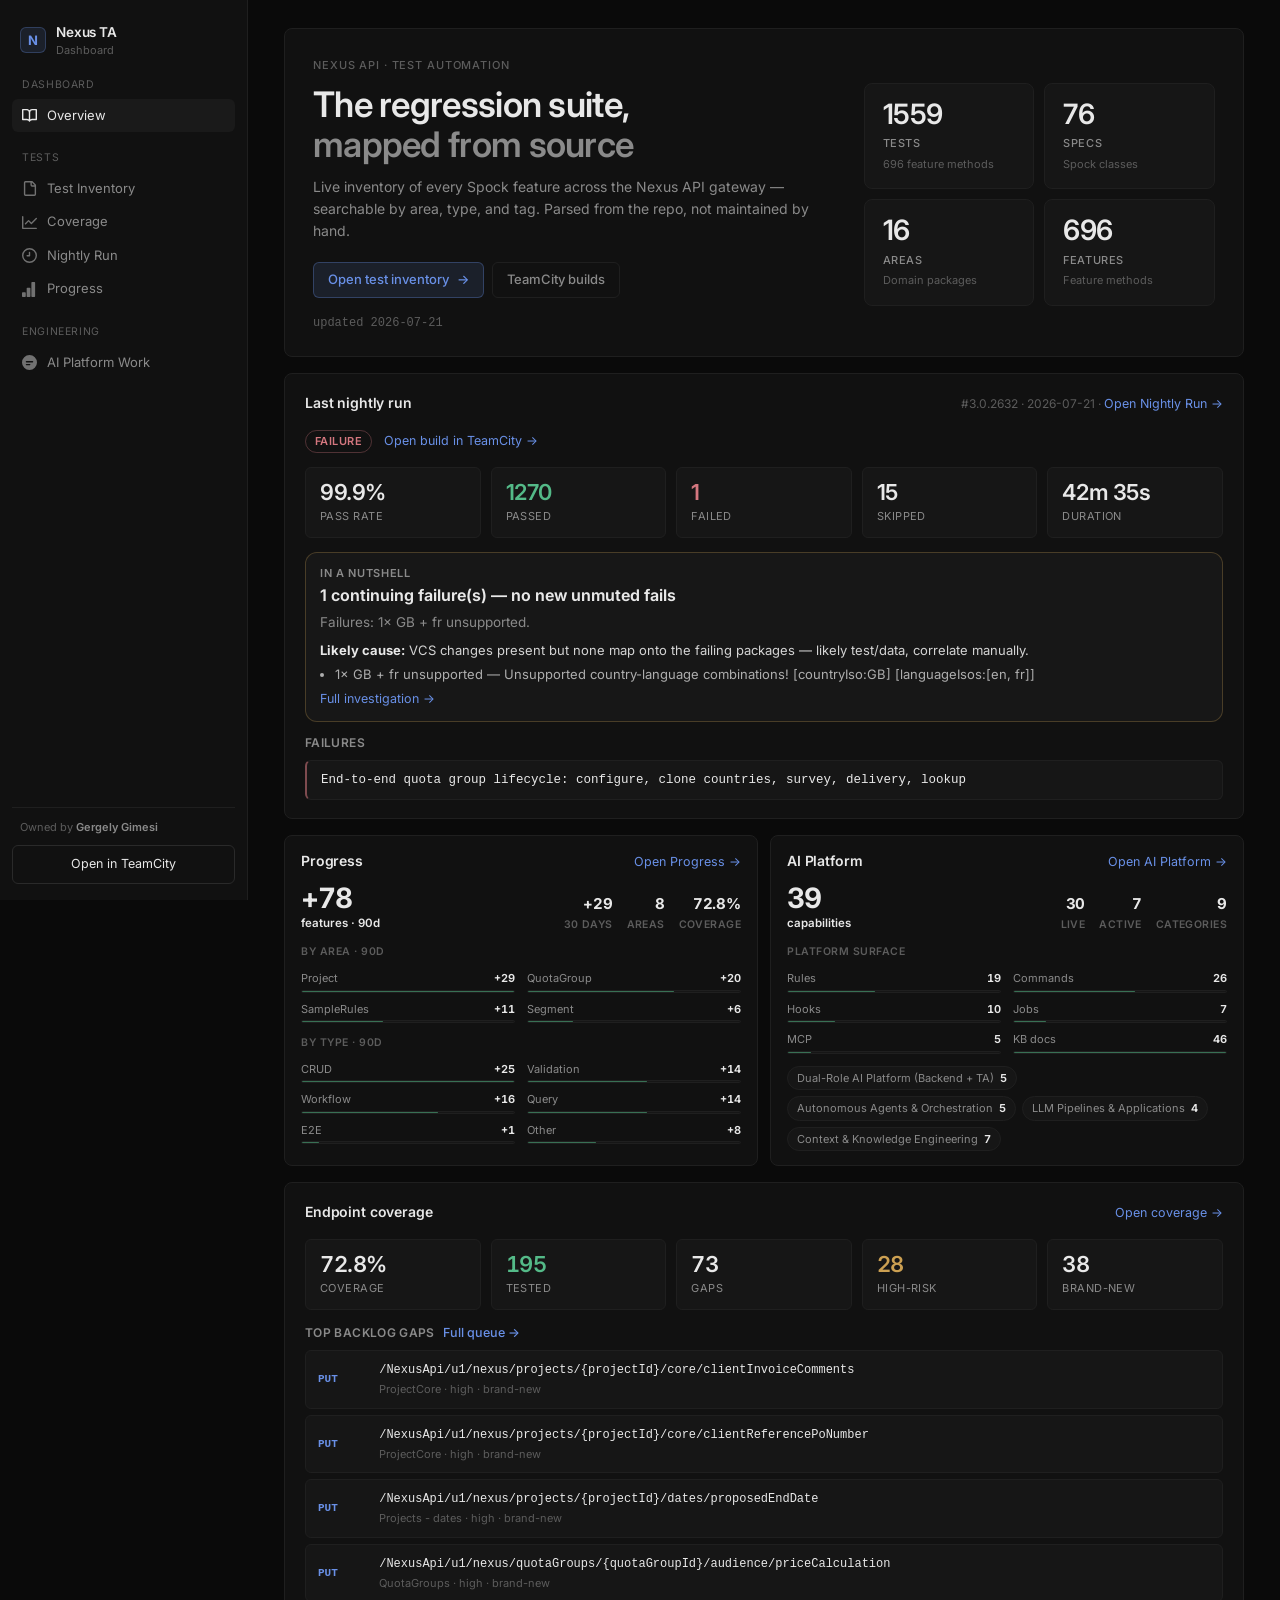
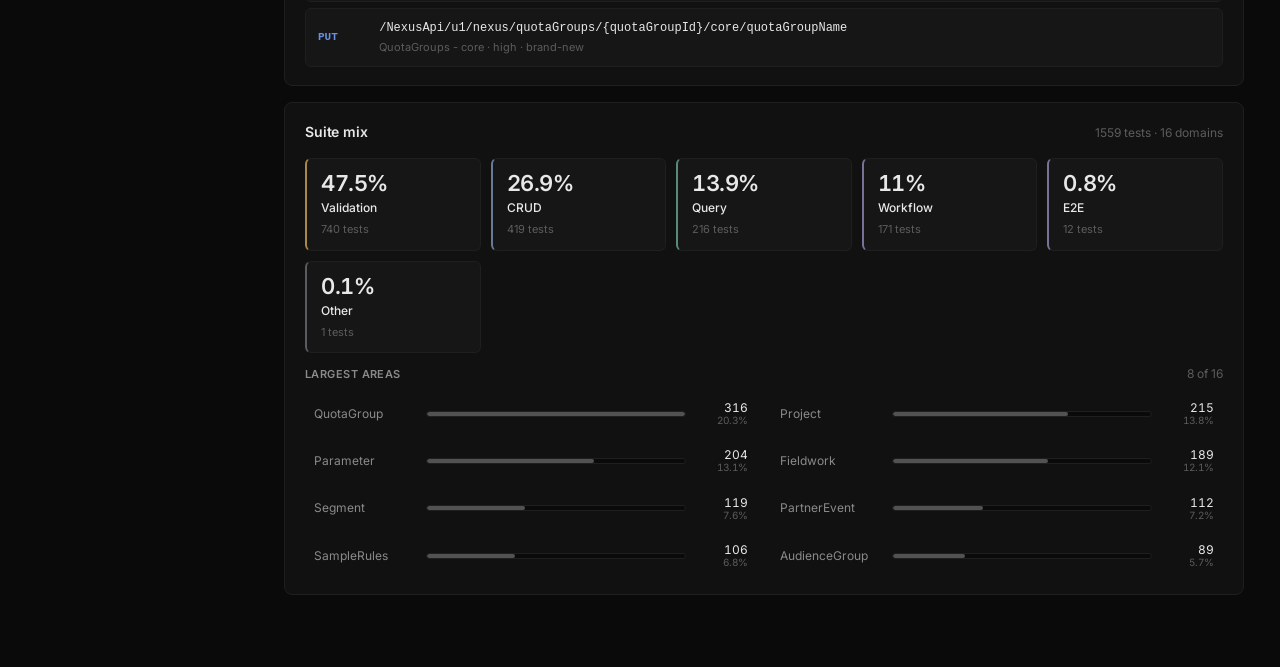
==== commit e12cc027: "Publish dashboard: vivid palette + AI status pills (NXS-13444) Co-authored-by: Cursor <cursoragent@c" ====
--- a/index.html
+++ b/index.html
@@ -8,7 +8,7 @@
   <link rel="preconnect" href="https://fonts.googleapis.com" />
   <link rel="preconnect" href="https://fonts.gstatic.com" crossorigin />
   <link href="https://fonts.googleapis.com/css2?family=Inter:wght@400;500;600;700&display=swap" rel="stylesheet" />
-  <link rel="stylesheet" href="styles.css?v=120" />
+  <link rel="stylesheet" href="styles.css?v=121" />
 </head>
 <body>
   <div class="app">
--- a/styles.css
+++ b/styles.css
@@ -9,11 +9,11 @@
   --fg: #e8e8e8;
   --fg-muted: #8a8a8a;
   --fg-subtle: #5c5c5c;
-  --accent: #6c91e3;
-  --accent-soft: rgba(108, 145, 227, 0.12);
-  --green: #55b988;
-  --yellow: #caa053;
-  --red: #d27981;
+  --accent: #6990e7;
+  --accent-soft: rgba(105, 144, 231, 0.12);
+  --green: #54ba88;
+  --yellow: #cca052;
+  --red: #d4777f;
   --purple: #a883ff;
   --radius: 8px;
   --radius-sm: 6px;
@@ -79,7 +79,7 @@
   width: 26px; height: 26px;
   border-radius: var(--radius-sm);
   background: var(--accent-soft);
-  border: 1px solid rgba(108, 145, 227, 0.28);
+  border: 1px solid rgba(105, 144, 231, 0.28);
   display: grid; place-items: center;
   color: var(--accent); font-weight: 700; font-size: 13px;
   flex: 0 0 auto;
@@ -316,9 +316,9 @@
   border: 1px solid var(--border);
 }
 .inv-stack-seg { display: block; height: 100%; min-width: 2px; }
-.inv-stack-seg.is-crud { background: rgba(108, 145, 227, 0.75); }
-.inv-stack-seg.is-val { background: rgba(202, 160, 83, 0.7); }
-.inv-stack-seg.is-flow { background: rgba(85, 185, 136, 0.65); }
+.inv-stack-seg.is-crud { background: rgba(105, 144, 231, 0.75); }
+.inv-stack-seg.is-val { background: rgba(204, 160, 82, 0.7); }
+.inv-stack-seg.is-flow { background: rgba(84, 186, 136, 0.65); }
 .inv-stack-seg.is-query { background: rgba(140, 160, 200, 0.7); }
 .inv-stack-seg.is-e2e { background: rgba(196, 120, 200, 0.65); }
 .inv-stack-seg.is-other { background: rgba(90, 90, 96, 0.7); }
@@ -341,9 +341,9 @@
   border-radius: 2px;
   flex: 0 0 auto;
 }
-.inv-stack-dot.is-crud { background: rgba(108, 145, 227, 0.8); }
-.inv-stack-dot.is-val { background: rgba(202, 160, 83, 0.8); }
-.inv-stack-dot.is-flow { background: rgba(85, 185, 136, 0.75); }
+.inv-stack-dot.is-crud { background: rgba(105, 144, 231, 0.8); }
+.inv-stack-dot.is-val { background: rgba(204, 160, 82, 0.8); }
+.inv-stack-dot.is-flow { background: rgba(84, 186, 136, 0.75); }
 .inv-stack-dot.is-query { background: rgba(140, 160, 200, 0.8); }
 .inv-stack-dot.is-e2e { background: rgba(196, 120, 200, 0.75); }
 .inv-stack-dot.is-other { background: rgba(90, 90, 96, 0.8); }
@@ -578,22 +578,22 @@
 }
 .toolbtn.is-copied {
   color: var(--green);
-  border-color: rgba(85, 185, 136, 0.35);
+  border-color: rgba(84, 186, 136, 0.35);
   background: transparent;
 }
 .toolbtn.is-copied:hover {
   color: var(--green);
-  border-color: rgba(85, 185, 136, 0.5);
+  border-color: rgba(84, 186, 136, 0.5);
   background: var(--panel-2);
 }
 .toolbtn.is-copy-failed {
   color: var(--red);
-  border-color: rgba(210, 121, 129, 0.35);
+  border-color: rgba(212, 119, 127, 0.35);
   background: transparent;
 }
 .toolbtn.is-copy-failed:hover {
   color: var(--red);
-  border-color: rgba(210, 121, 129, 0.5);
+  border-color: rgba(212, 119, 127, 0.5);
   background: var(--panel-2);
 }
 
@@ -761,7 +761,7 @@
 .case-row.is-run-failed,
 .case-group.is-run-failed > .case-header {
   background: transparent;
-  box-shadow: inset 2px 0 0 rgba(210, 121, 129, 0.55);
+  box-shadow: inset 2px 0 0 rgba(212, 119, 127, 0.55);
 }
 .case-row.is-run-failed:hover,
 .case-group.is-run-failed > .case-header:hover {
@@ -774,7 +774,7 @@
 }
 .case-row.is-run-muted,
 .case-group.is-run-muted > .case-header {
-  box-shadow: inset 2px 0 0 rgba(202, 160, 83, 0.4);
+  box-shadow: inset 2px 0 0 rgba(204, 160, 82, 0.4);
 }
 .run-status-bar,
 .run-legend {
@@ -828,17 +828,17 @@
 .run-legend-btn.active[data-run-status="passed"] {
   color: var(--green);
   background: transparent;
-  border-color: rgba(85, 185, 136, 0.35);
+  border-color: rgba(84, 186, 136, 0.35);
 }
 .run-legend-btn.active[data-run-status="failed"] {
   color: var(--red);
   background: transparent;
-  border-color: rgba(210, 121, 129, 0.35);
+  border-color: rgba(212, 119, 127, 0.35);
 }
 .run-legend-btn.active[data-run-status="muted"] {
   color: var(--yellow);
   background: transparent;
-  border-color: rgba(202, 160, 83, 0.35);
+  border-color: rgba(204, 160, 82, 0.35);
 }
 .run-legend-btn.active[data-run-status="ignored"] {
   color: var(--fg);
@@ -890,7 +890,7 @@
   text-transform: uppercase;
   letter-spacing: 0.04em;
   color: var(--yellow);
-  border: 1px solid rgba(202, 160, 83, 0.28);
+  border: 1px solid rgba(204, 160, 82, 0.28);
   border-radius: 999px;
   padding: 0 7px;
   white-space: nowrap;
@@ -900,7 +900,7 @@
 .case-group.is-ignored .case-name {
   color: var(--fg-muted);
   text-decoration: line-through;
-  text-decoration-color: rgba(202, 160, 83, 0.45);
+  text-decoration-color: rgba(204, 160, 82, 0.45);
 }
 .case-row.is-ignored,
 .case-group.is-ignored > .case-header {
@@ -936,7 +936,7 @@
 .tag-more:hover { color: var(--fg); border-color: var(--border-strong); }
 .tag-more[aria-expanded="true"] {
   color: var(--accent);
-  border-color: rgba(108, 145, 227, 0.35);
+  border-color: rgba(105, 144, 231, 0.35);
   background: transparent;
 }
 .tag-popover {
@@ -985,7 +985,7 @@
   border-color: var(--border-strong);
   background: var(--panel-2);
 }
-.tag-label:focus-visible { outline: 1px solid rgba(108, 145, 227, 0.4); outline-offset: 1px; }
+.tag-label:focus-visible { outline: 1px solid rgba(105, 144, 231, 0.4); outline-offset: 1px; }
 .tag-label .tag-text {
   min-width: 0;
   overflow: hidden;
@@ -1006,7 +1006,7 @@
 }
 .tag-label.copied {
   color: var(--green);
-  border-color: rgba(85, 185, 136, .35);
+  border-color: rgba(84, 186, 136, .35);
   background: transparent;
 }
 .tag-label.copied .tag-copy-icon { display: none; }
@@ -1023,11 +1023,11 @@
 }
 .type-Validation {
   color: var(--red);
-  border-color: rgba(210, 121, 129, 0.28);
+  border-color: rgba(212, 119, 127, 0.28);
 }
 .type-CRUD {
   color: var(--accent);
-  border-color: rgba(108, 145, 227, 0.28);
+  border-color: rgba(105, 144, 231, 0.28);
 }
 .type-Query {
   color: #6aaf9a;
@@ -1039,7 +1039,7 @@
 }
 .type-API\.regression {
   color: var(--green);
-  border-color: rgba(85, 185, 136, 0.28);
+  border-color: rgba(84, 186, 136, 0.28);
 }
 
 /* Spec body owns the shared tracks; rows/groups subgrid into them */
@@ -1110,7 +1110,7 @@
   display: none;
   padding: 6px 16px 10px 42px;
   background: #050505; /* darkest — steps sit below the case title */
-  border-left: 2px solid rgba(108, 145, 227, 0.16);
+  border-left: 2px solid rgba(105, 144, 231, 0.16);
 }
 .step-list {
   list-style: none;
@@ -1209,9 +1209,9 @@
   border: 1px solid var(--border);
 }
 .cov-stack-seg { display: block; height: 100%; min-width: 2px; }
-.cov-stack-seg.is-ok { background: rgba(85, 185, 136, 0.7); }
-.cov-stack-seg.is-new { background: rgba(202, 160, 83, 0.65); }
-.cov-stack-seg.is-gap { background: rgba(210, 121, 129, 0.55); }
+.cov-stack-seg.is-ok { background: rgba(84, 186, 136, 0.7); }
+.cov-stack-seg.is-new { background: rgba(204, 160, 82, 0.65); }
+.cov-stack-seg.is-gap { background: rgba(212, 119, 127, 0.55); }
 .cov-stack-seg.is-dep { background: rgba(90, 90, 96, 0.7); }
 .cov-stack-keys {
   display: flex;
@@ -1232,9 +1232,9 @@
   border-radius: 2px;
   flex: 0 0 auto;
 }
-.cov-stack-dot.is-ok { background: rgba(85, 185, 136, 0.75); }
-.cov-stack-dot.is-new { background: rgba(202, 160, 83, 0.75); }
-.cov-stack-dot.is-gap { background: rgba(210, 121, 129, 0.7); }
+.cov-stack-dot.is-ok { background: rgba(84, 186, 136, 0.75); }
+.cov-stack-dot.is-new { background: rgba(204, 160, 82, 0.75); }
+.cov-stack-dot.is-gap { background: rgba(212, 119, 127, 0.7); }
 .cov-stack-dot.is-dep { background: rgba(90, 90, 96, 0.8); }
 
 .cov-tabs {
@@ -1335,12 +1335,12 @@
 }
 .cov-risk-high {
   color: var(--red);
-  border-color: rgba(210, 121, 129, 0.28);
+  border-color: rgba(212, 119, 127, 0.28);
   background: transparent;
 }
 .cov-risk-medium {
   color: var(--yellow);
-  border-color: rgba(202, 160, 83, 0.28);
+  border-color: rgba(204, 160, 82, 0.28);
   background: transparent;
 }
 .cov-risk-low {
@@ -1446,9 +1446,9 @@
   color: var(--fg-muted);
   white-space: nowrap;
 }
-.cov-pill-ok { color: var(--green); border-color: rgba(85, 185, 136, 0.28); }
-.cov-pill-gap { color: var(--red); border-color: rgba(210, 121, 129, 0.28); }
-.cov-pill-new { color: var(--yellow); border-color: rgba(202, 160, 83, 0.28); }
+.cov-pill-ok { color: var(--green); border-color: rgba(84, 186, 136, 0.28); }
+.cov-pill-gap { color: var(--red); border-color: rgba(212, 119, 127, 0.28); }
+.cov-pill-new { color: var(--yellow); border-color: rgba(204, 160, 82, 0.28); }
 .cov-pill-dep { color: var(--fg-subtle); }
 
 .cov-quality-section { margin-bottom: 22px; }
@@ -1553,7 +1553,7 @@
 }
 .checklist .check.done {
   background: transparent;
-  border-color: rgba(108, 145, 227, 0.28);
+  border-color: rgba(105, 144, 231, 0.28);
   color: var(--accent);
 }
 .checklist .item-title { font-weight: 500; }
@@ -1737,12 +1737,12 @@
 .ov-btn-primary {
   background: var(--accent-soft);
   color: var(--accent);
-  border-color: rgba(108, 145, 227, 0.3);
+  border-color: rgba(105, 144, 231, 0.3);
 }
 .ov-btn-primary:hover {
-  background: rgba(108, 145, 227, 0.18);
-  border-color: rgba(108, 145, 227, 0.45);
-  color: #8aa8e8;
+  background: rgba(105, 144, 231, 0.18);
+  border-color: rgba(105, 144, 231, 0.45);
+  color: #8eacf0;
 }
 .ov-btn-ghost {
   background: transparent;
@@ -1823,15 +1823,15 @@
 }
 .ov-nightly-status.ok {
   color: var(--green);
-  border-color: rgba(85, 185, 136, 0.3);
+  border-color: rgba(84, 186, 136, 0.3);
 }
 .ov-nightly-status.bad {
   color: var(--red);
-  border-color: rgba(210, 121, 129, 0.32);
+  border-color: rgba(212, 119, 127, 0.32);
 }
 .ov-nightly-status.mid {
   color: var(--yellow);
-  border-color: rgba(202, 160, 83, 0.32);
+  border-color: rgba(204, 160, 82, 0.32);
 }
 .ny-nutshell {
   display: block;
@@ -1852,9 +1852,9 @@
   padding: 12px 14px;
   margin-bottom: 12px;
 }
-.ny-nutshell-ok { border-color: rgba(85, 185, 136, 0.22); }
-.ny-nutshell-warn { border-color: rgba(202, 160, 83, 0.28); }
-.ny-nutshell-bad { border-color: rgba(210, 121, 129, 0.28); }
+.ny-nutshell-ok { border-color: rgba(84, 186, 136, 0.22); }
+.ny-nutshell-warn { border-color: rgba(204, 160, 82, 0.28); }
+.ny-nutshell-bad { border-color: rgba(212, 119, 127, 0.28); }
 .ny-nutshell-label {
   font-size: 11px;
   font-weight: 600;
@@ -1967,19 +1967,19 @@
   color: var(--fg-muted);
   line-height: 1.5;
 }
-.ny-cause-badge.ny-cause-infra { color: var(--yellow); border-color: rgba(202, 160, 83, 0.35); }
-.ny-cause-badge.ny-cause-code { color: var(--red); border-color: rgba(210, 121, 129, 0.35); }
-.ny-cause-badge.ny-cause-test { color: var(--accent); border-color: rgba(108, 145, 227, 0.35); }
-.ny-cause-badge.ny-cause-mixed { color: var(--yellow); border-color: rgba(202, 160, 83, 0.35); }
+.ny-cause-badge.ny-cause-infra { color: var(--yellow); border-color: rgba(204, 160, 82, 0.35); }
+.ny-cause-badge.ny-cause-code { color: var(--red); border-color: rgba(212, 119, 127, 0.35); }
+.ny-cause-badge.ny-cause-test { color: var(--accent); border-color: rgba(105, 144, 231, 0.35); }
+.ny-cause-badge.ny-cause-mixed { color: var(--yellow); border-color: rgba(204, 160, 82, 0.35); }
 .ny-cause-text {
   color: var(--fg);
   font-size: 13.5px;
   line-height: 1.5;
 }
-.ny-cause-infra { border-left-color: rgba(202, 160, 83, 0.55); }
-.ny-cause-code { border-left-color: rgba(210, 121, 129, 0.55); }
-.ny-cause-test { border-left-color: rgba(108, 145, 227, 0.55); }
-.ny-cause-mixed { border-left-color: rgba(202, 160, 83, 0.55); }
+.ny-cause-infra { border-left-color: rgba(204, 160, 82, 0.55); }
+.ny-cause-code { border-left-color: rgba(212, 119, 127, 0.55); }
+.ny-cause-test { border-left-color: rgba(105, 144, 231, 0.55); }
+.ny-cause-mixed { border-left-color: rgba(204, 160, 82, 0.55); }
 .ny-nutshell-cause-line {
   font-size: 13px;
   line-height: 1.45;
@@ -2193,14 +2193,14 @@
   border-radius: var(--radius-sm);
   background: var(--panel-2);
   border: 1px solid var(--border);
-  border-left: 2px solid rgba(210, 121, 129, 0.55);
+  border-left: 2px solid rgba(212, 119, 127, 0.55);
   text-decoration: none;
   color: inherit;
   transition: border-color .12s ease, background .12s ease;
 }
 .ny-fail-link:hover {
   border-color: var(--border-strong);
-  border-left-color: rgba(210, 121, 129, 0.75);
+  border-left-color: rgba(212, 119, 127, 0.75);
   background: var(--panel-hover);
 }
 .ny-fail-name-row {
@@ -2236,7 +2236,7 @@
   font-family: var(--font);
   color: var(--red);
   background: transparent;
-  border: 1px solid rgba(210, 121, 129, 0.35);
+  border: 1px solid rgba(212, 119, 127, 0.35);
 }
 .ny-fail-class {
   font-size: 11px;
@@ -2252,9 +2252,9 @@
 .ny-fail-go { display: none; }
 .case-group.case-deep-link > .case-header,
 .case-row.case-deep-link {
-  outline: 1px solid rgba(108, 145, 227, 0.3);
+  outline: 1px solid rgba(105, 144, 231, 0.3);
   background: transparent;
-  box-shadow: inset 2px 0 0 rgba(108, 145, 227, 0.45);
+  box-shadow: inset 2px 0 0 rgba(105, 144, 231, 0.45);
 }
 .topbar-right { display: flex; align-items: center; gap: 8px; }
 .panel {
@@ -2728,7 +2728,7 @@
   grid-template-columns: 1fr 1fr;
 }
 .ov-prog-type-track span {
-  background: rgba(108, 145, 227, 0.5);
+  background: rgba(105, 144, 231, 0.5);
 }
 
 /* AI Platform: stacked to fill the card */
@@ -2816,7 +2816,7 @@
   display: block;
   height: 100%;
   border-radius: 999px;
-  background: rgba(85, 185, 136, 0.55);
+  background: rgba(84, 186, 136, 0.55);
 }
 @media (max-width: 960px) {
   .ov-split { grid-template-columns: 1fr; }
@@ -2844,6 +2844,16 @@
 /* ============================================================
    AI Platform Work tab
    ============================================================ */
+.page-ai-platform {
+  background: var(--bg);
+  overflow-x: clip;
+  /* Slightly punchier status/accent colors than sitewide — no tinted fills */
+  --accent: #5f8ef0;
+  --accent-soft: rgba(95, 142, 240, 0.12);
+  --green: #4ecf8e;
+  --red: #e06c75;
+  --yellow: #d6a34a;
+}
 .aip-head { margin-bottom: 18px; }
 .aip-title {
   font-size: 26px;
@@ -3010,10 +3020,20 @@
   border: 1px solid var(--fg-subtle);
   color: var(--fg-muted);
   white-space: nowrap;
-}
-.aip-status-live { color: var(--green); border-color: rgba(85, 185, 136, 0.35); }
-.aip-status-active { color: var(--accent); border-color: rgba(108, 145, 227, 0.35); }
-.aip-status-proto { color: var(--yellow); border-color: rgba(202, 160, 83, 0.35); }
+  background: transparent;
+}
+.aip-status-live {
+  color: #4ecf8e;
+  border-color: rgba(78, 207, 142, 0.65);
+}
+.aip-status-active {
+  color: #6b9af5;
+  border-color: rgba(107, 154, 245, 0.65);
+}
+.aip-status-proto {
+  color: #e0b14e;
+  border-color: rgba(224, 177, 78, 0.65);
+}
 .aip-item-sum {
   margin: 0;
   color: var(--fg-muted);
@@ -3183,7 +3203,7 @@
   width: 100%;
   max-width: 28px;
   border-radius: 4px 4px 2px 2px;
-  background: rgba(108, 145, 227, 0.55);
+  background: rgba(105, 144, 231, 0.55);
   min-height: 2px;
 }
 .prog-week-n {
@@ -3300,7 +3320,7 @@
   font-size: 10.5px;
   font-family: var(--mono);
   color: var(--accent);
-  border: 1px solid rgba(108, 145, 227, 0.28);
+  border: 1px solid rgba(105, 144, 231, 0.28);
   border-radius: 999px;
   padding: 0 7px;
 }
@@ -3319,7 +3339,7 @@
   border-radius: 999px;
   padding: 0 7px;
 }
-.prog-add-gone { color: var(--yellow); border-color: rgba(202, 160, 83, 0.28); }
+.prog-add-gone { color: var(--yellow); border-color: rgba(204, 160, 82, 0.28); }
 .prog-rank {
   list-style: none;
   margin: 0;
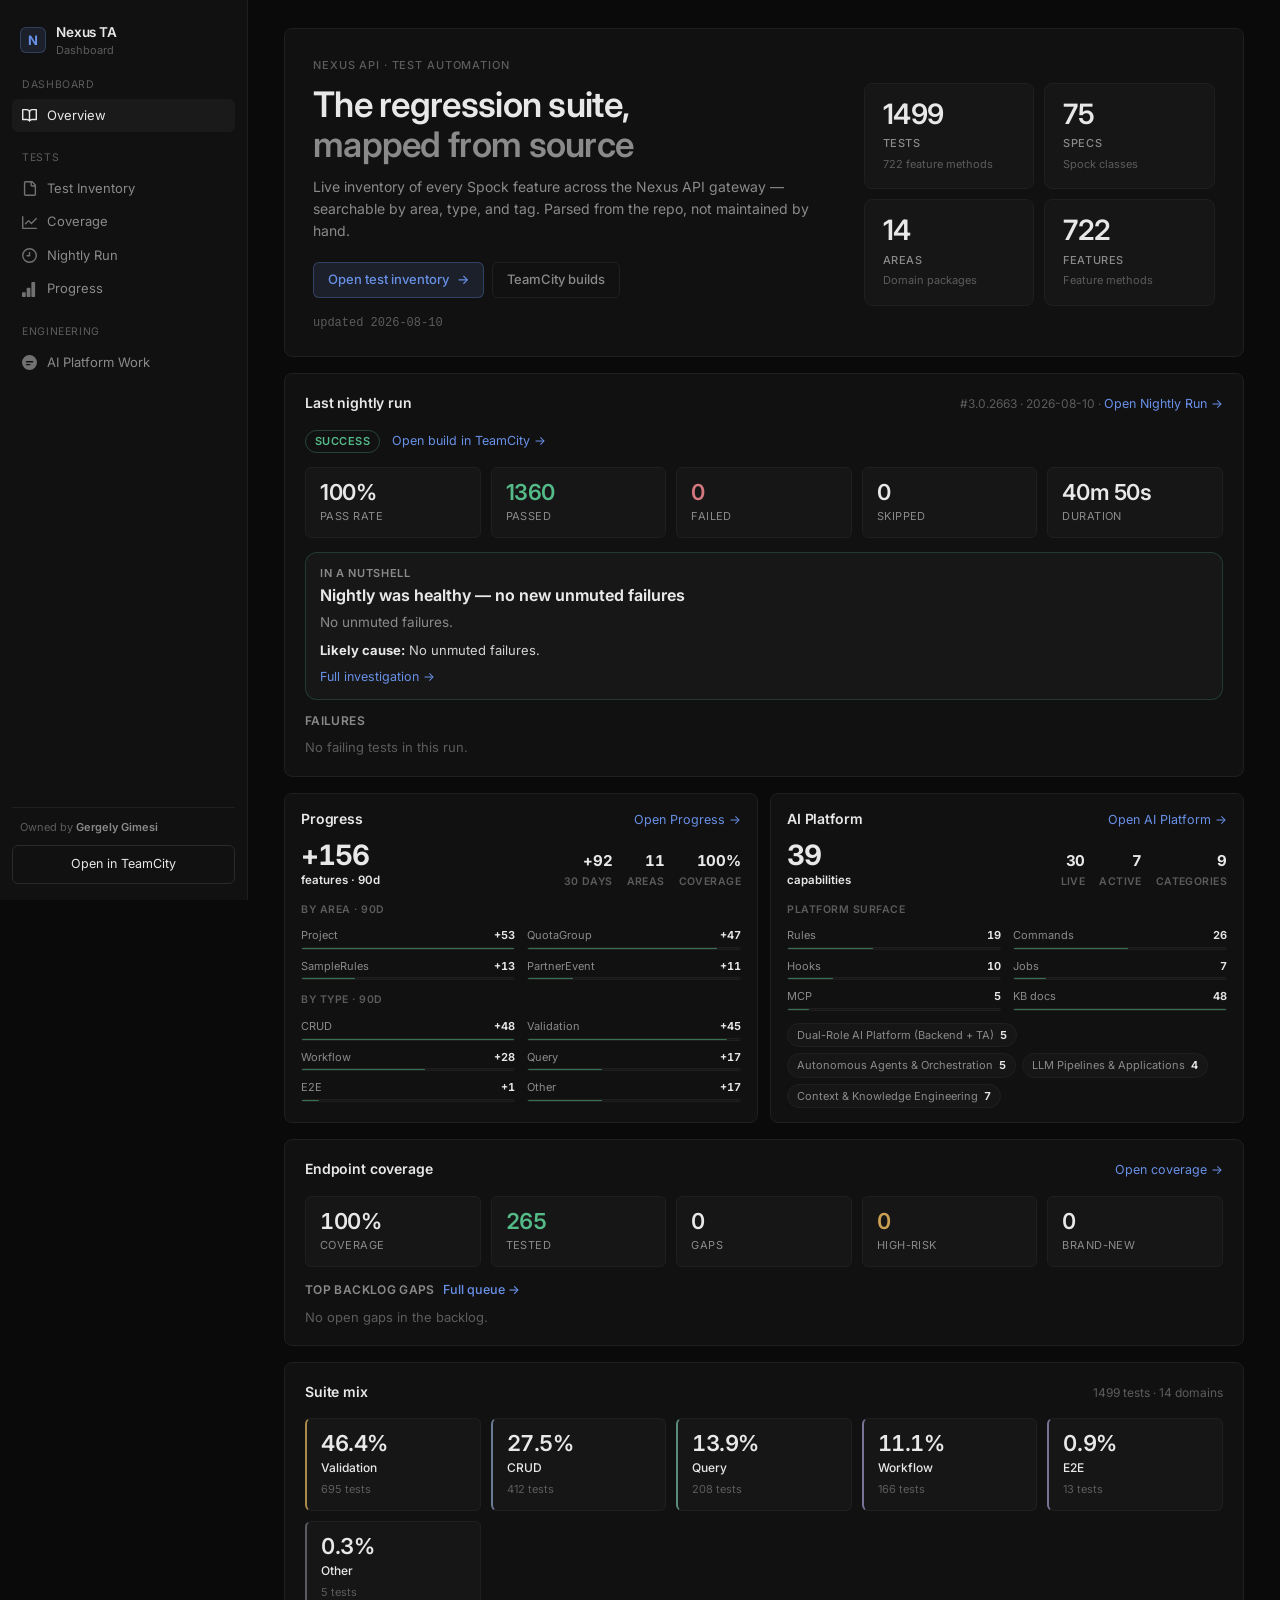
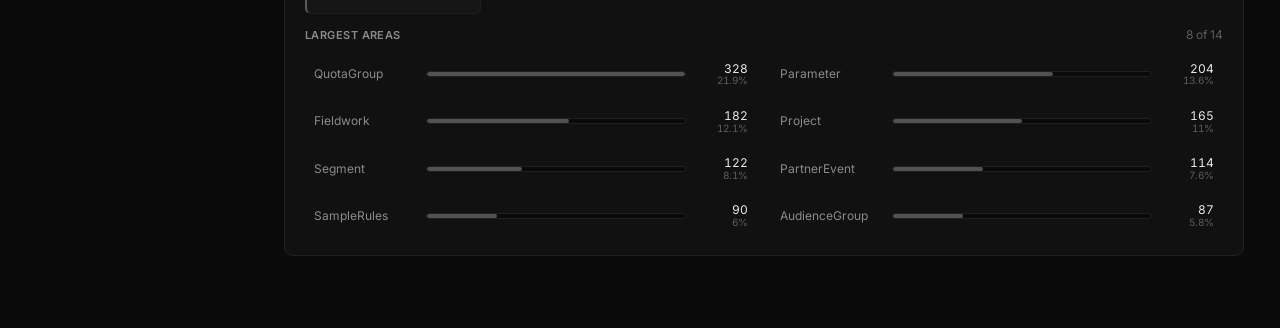
==== commit 782b455b: "Publish dashboard: refresh data (2026-08-10T07:39Z)" ====
--- a/index.html
+++ b/index.html
@@ -57,7 +57,7 @@
       </nav>
       <div class="sidebar-bottom">
         <div class="sidebar-owner">Owned by <strong>Gergely Gimesi</strong></div>
-        <a class="invite" href="https://teamcity.dynata.com/buildConfiguration/Dk_Microservices_UnifiedApi_NexusApiRegressionGeriTestsJ16_CompileUnitTestAndGeneratePactsAndSt?mode=builds" target="_blank" rel="noopener">
+        <a class="invite" href="https://teamcity.dynata.com/buildConfiguration/Dk_Microservices_Gateways_NexusApi_RegressionTestQa_Nightly?mode=builds" target="_blank" rel="noopener">
           Open in TeamCity
         </a>
       </div>
@@ -84,7 +84,7 @@
                 Open test inventory
                 <span aria-hidden="true">→</span>
               </a>
-              <a class="ov-btn ov-btn-ghost" href="https://teamcity.dynata.com/buildConfiguration/Dk_Microservices_UnifiedApi_NexusApiRegressionGeriTestsJ16_CompileUnitTestAndGeneratePactsAndSt?mode=builds" target="_blank" rel="noopener">
+              <a class="ov-btn ov-btn-ghost" href="https://teamcity.dynata.com/buildConfiguration/Dk_Microservices_Gateways_NexusApi_RegressionTestQa_Nightly?mode=builds" target="_blank" rel="noopener">
                 TeamCity builds
               </a>
             </div>
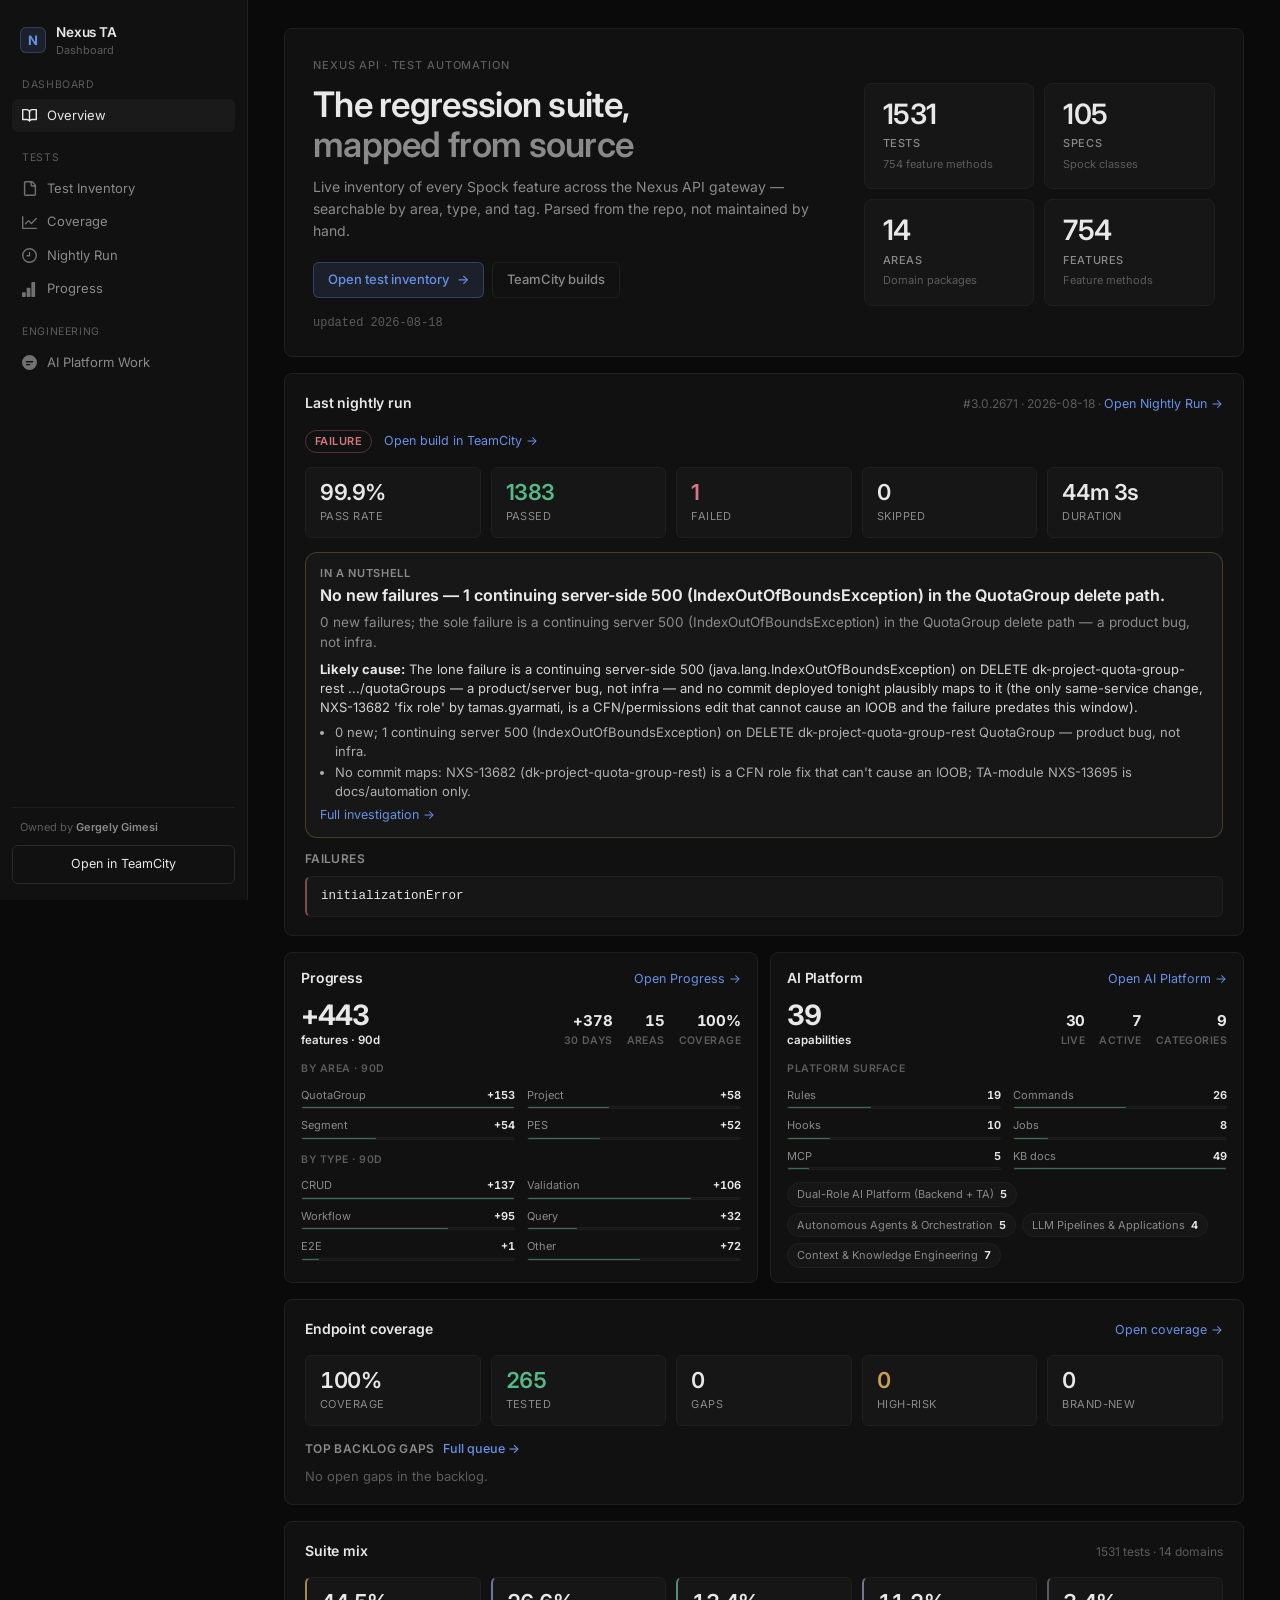
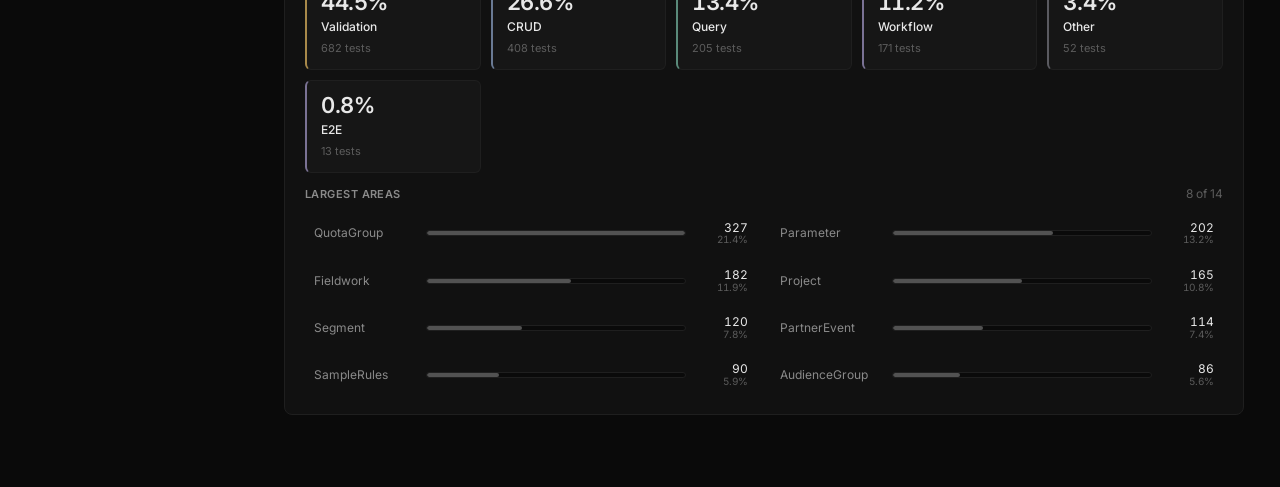
==== commit f2cc79bb: "Add browser-tab favicon (Nexus TA N mark) to all dashboard pages Co-authored-by: Cursor <cursoragent" ====
--- a/index.html
+++ b/index.html
@@ -2,6 +2,7 @@
 <html lang="en">
 <head>
   <meta charset="UTF-8" />
+  <link rel="icon" type="image/svg+xml" href="favicon.svg" />
   <meta name="viewport" content="width=device-width, initial-scale=1.0" />
   <title>Overview · Nexus TA Dashboard</title>
   <meta name="description" content="Test Automation dashboard for the Nexus API regression suite." />
